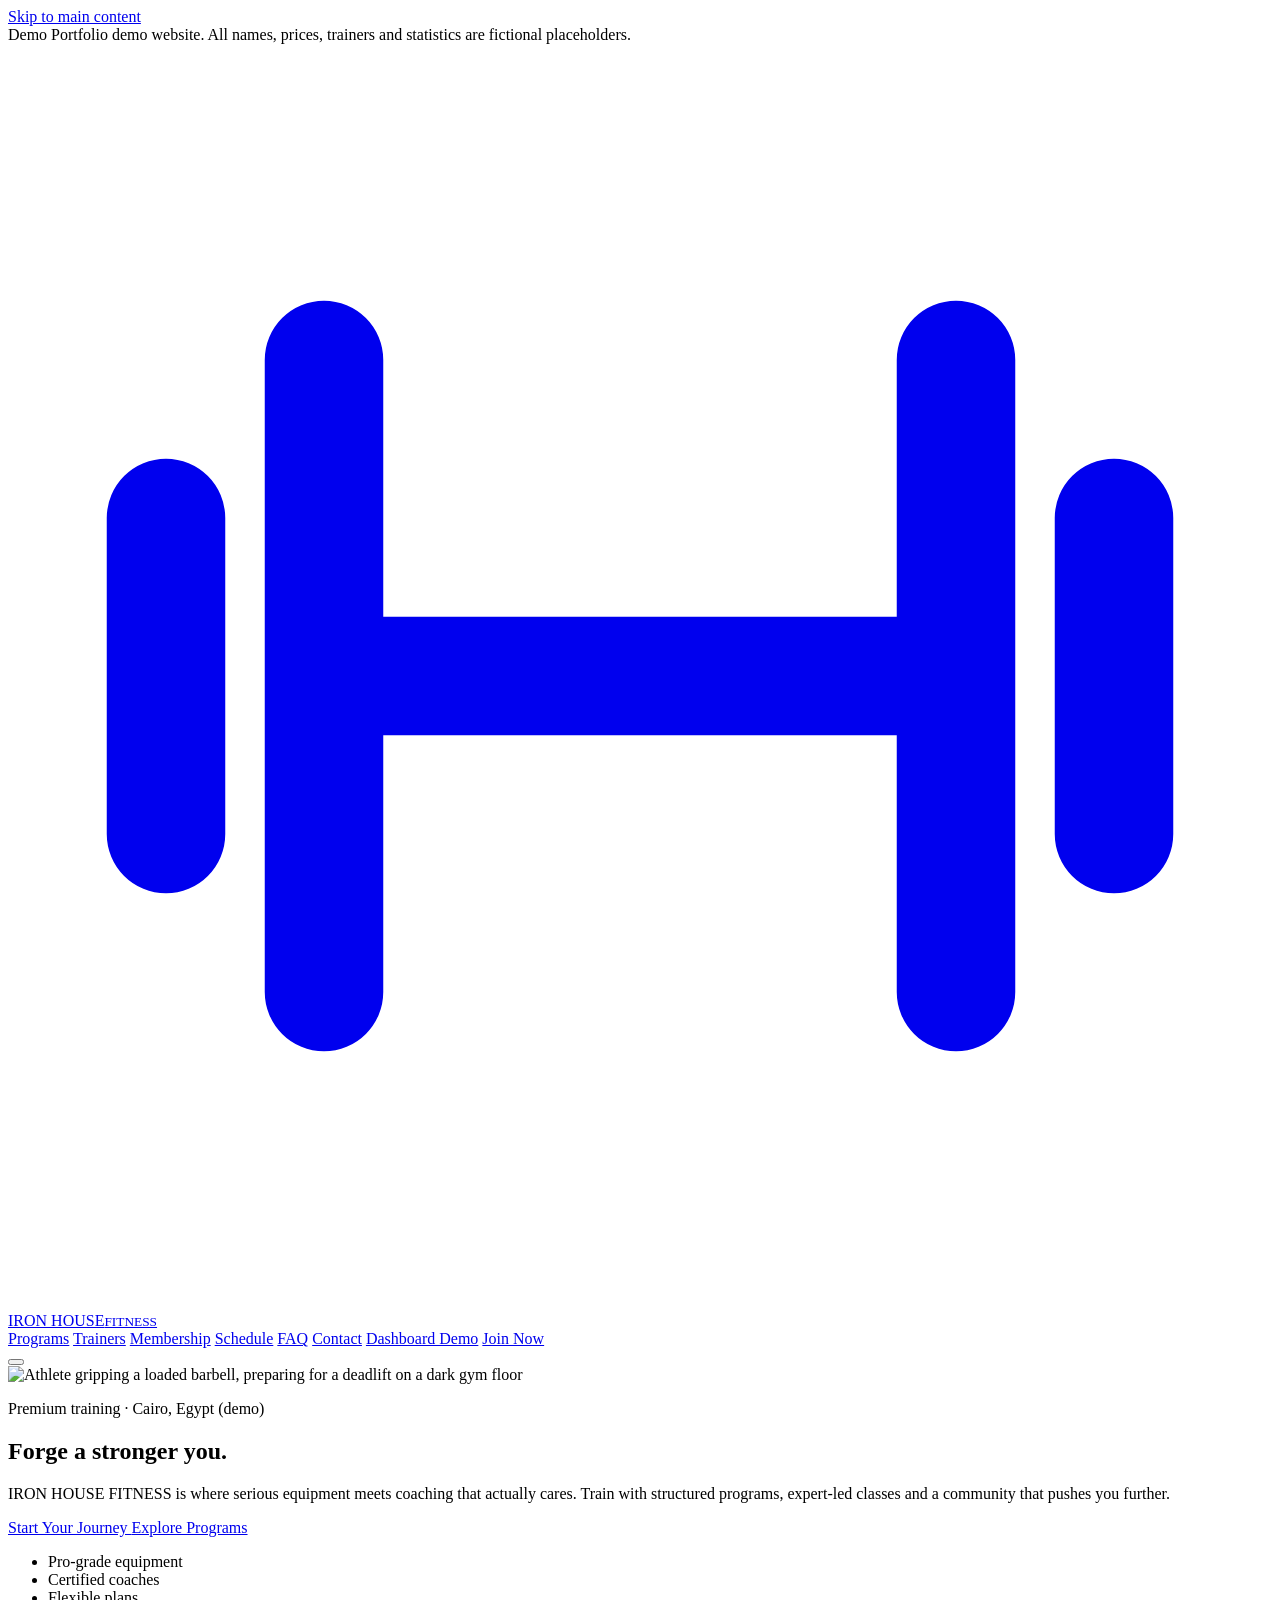
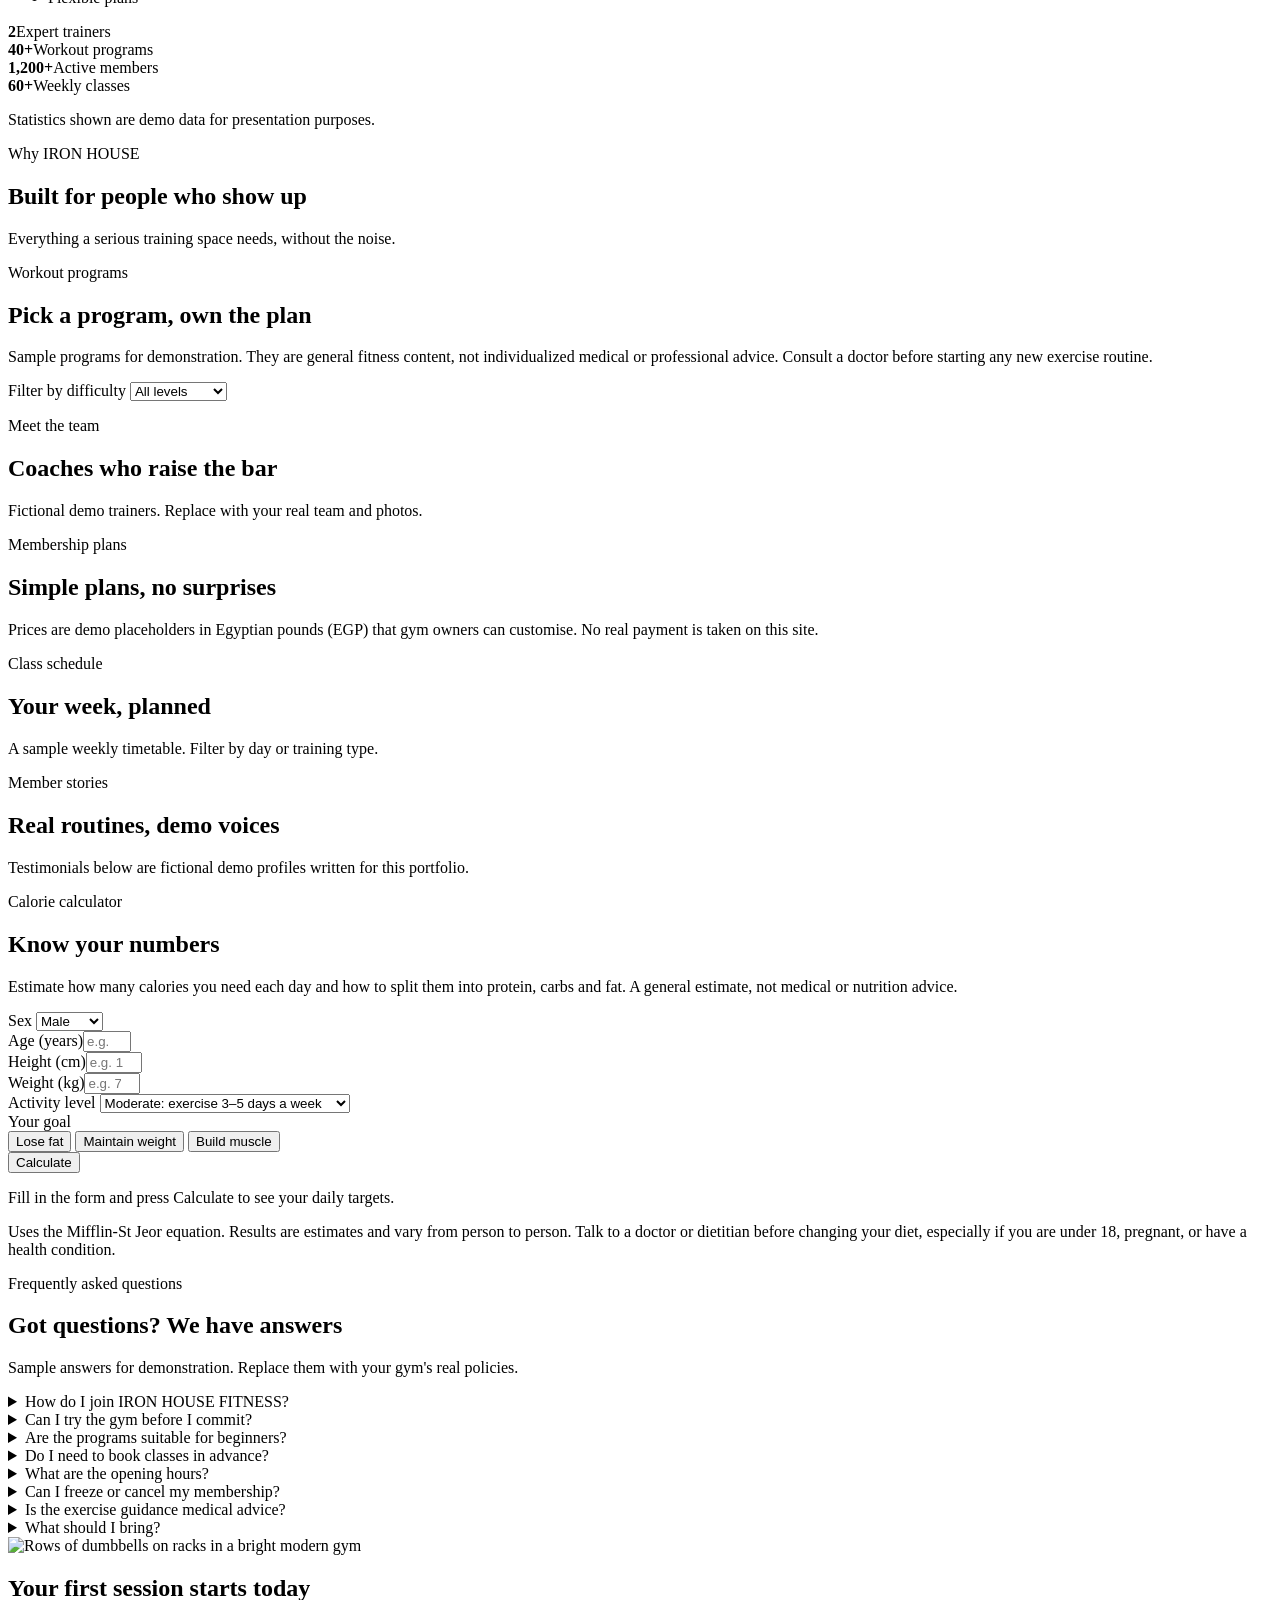
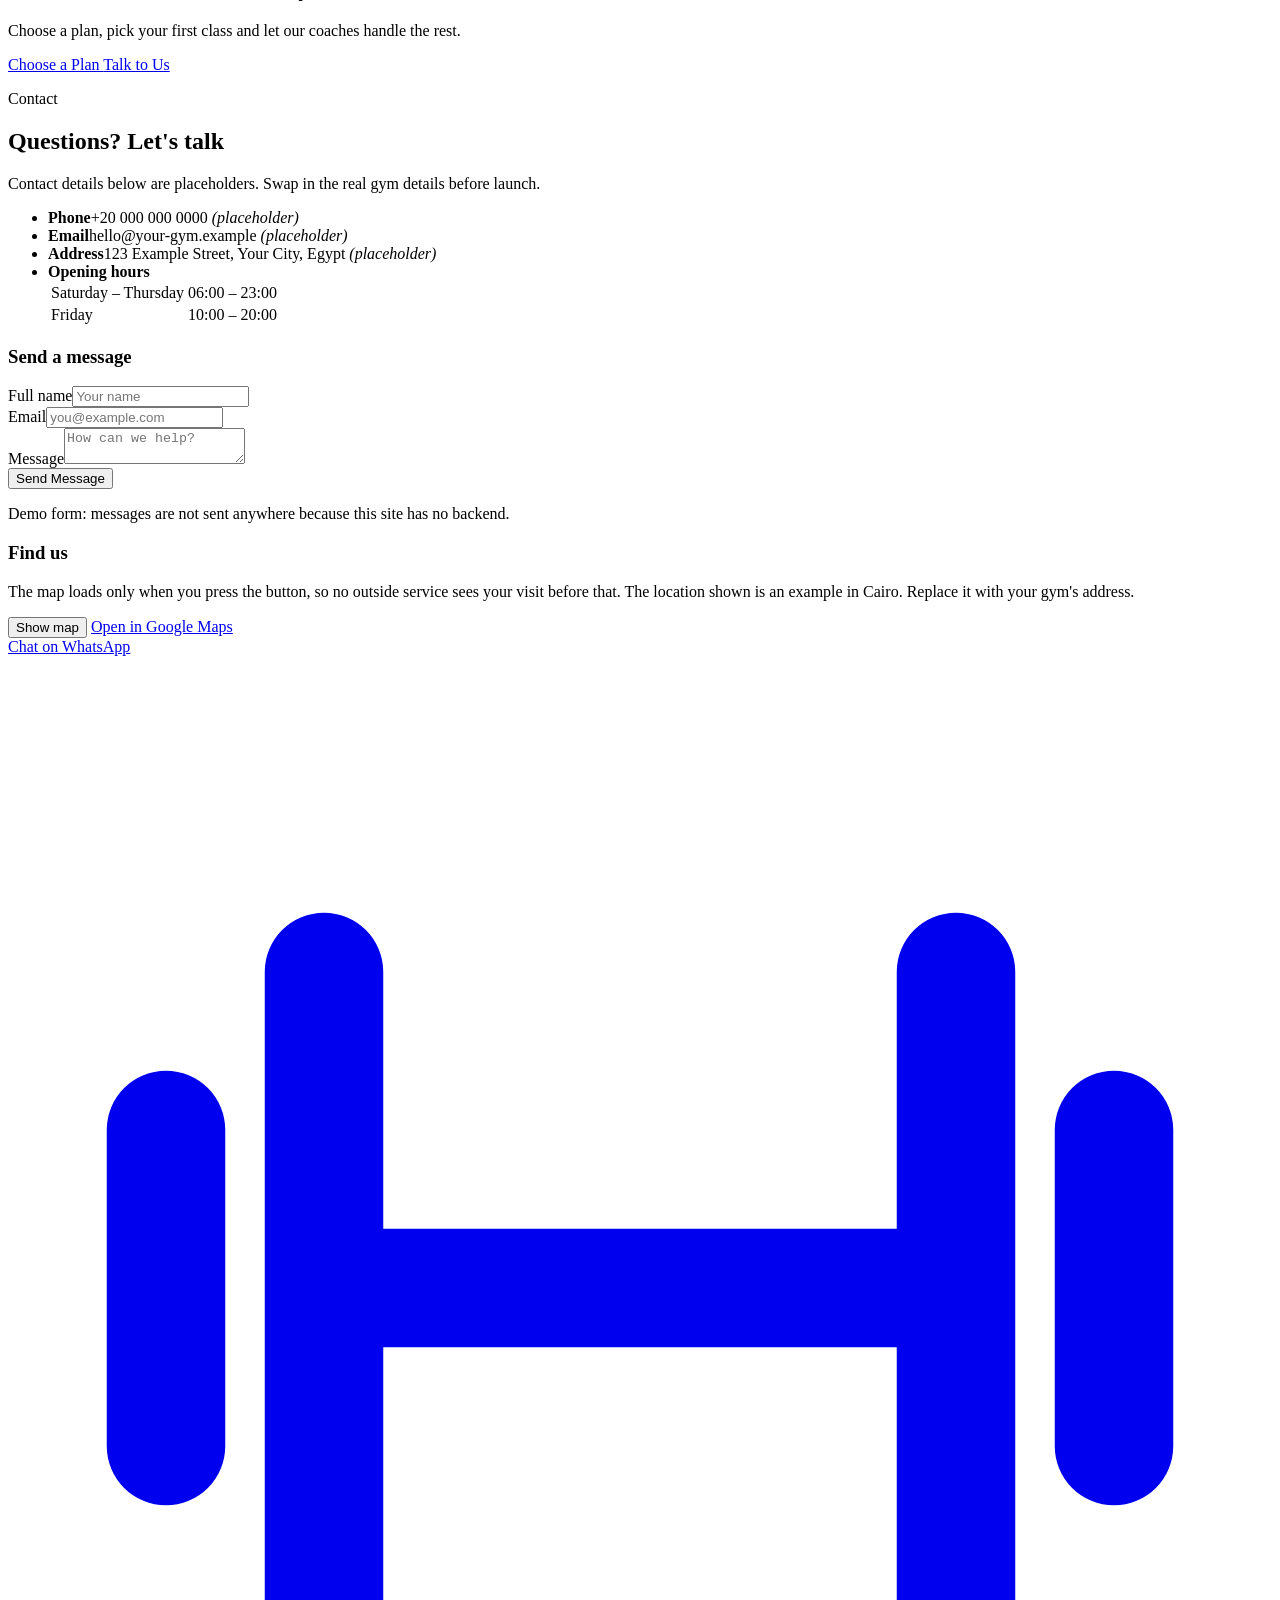
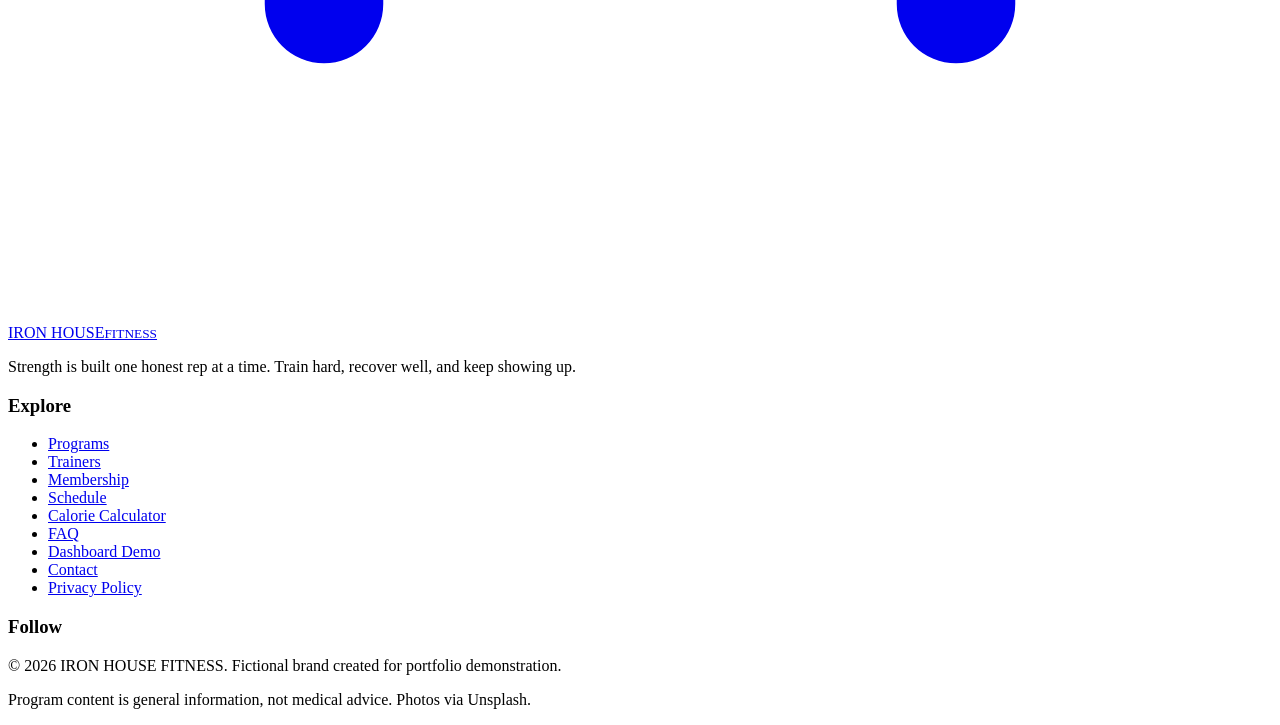
==== index.html @ 9001ff1f "Add files via upload" ====
<!doctype html>
<html lang="en">
<head>
  <meta charset="utf-8">
  <meta name="viewport" content="width=device-width, initial-scale=1">
  <title>IRON HOUSE FITNESS | Premium Gym Website Demo</title>
  <meta name="description" content="IRON HOUSE FITNESS is a premium gym website demo: workout programs, trainers, membership plans, class schedule and a membership management dashboard. All content is fictional demo data.">
  <meta name="theme-color" content="#0a0a0a">
  <link rel="icon" href="assets/favicon.svg" type="image/svg+xml">

  <!-- Social sharing preview -->
  <meta property="og:type" content="website">
  <meta property="og:title" content="IRON HOUSE FITNESS | Premium Gym Website Demo">
  <meta property="og:description" content="Workout programs, trainers, memberships, class schedule and a gym management dashboard demo.">
  <meta property="og:image" content="https://images.unsplash.com/photo-1517836357463-d25dfeac3438?auto=format&fit=crop&w=1200&h=630&q=70">
  <meta property="og:image:alt" content="Athlete preparing for a barbell deadlift in a dark gym">
  <meta property="og:site_name" content="IRON HOUSE FITNESS">
  <meta property="og:locale" content="en_US">
  <meta property="og:locale:alternate" content="ar_EG">
  <meta name="twitter:card" content="summary_large_image">
  <meta name="twitter:title" content="IRON HOUSE FITNESS | Premium Gym Website Demo">
  <meta name="twitter:description" content="Workout programs, trainers, memberships, class schedule and a gym management dashboard demo.">
  <meta name="twitter:image" content="https://images.unsplash.com/photo-1517836357463-d25dfeac3438?auto=format&fit=crop&w=1200&h=630&q=70">
  <meta name="robots" content="index, follow, max-image-preview:large">

  <!-- Structured data for search engines. When this becomes a real gym, add "url", "telephone" and "address" to the first block. -->
  <script type="application/ld+json">
  {
    "@context": "https://schema.org",
    "@type": "ExerciseGym",
    "name": "IRON HOUSE FITNESS",
    "description": "Premium gym with workout programs, certified trainers, membership plans and a weekly class schedule. Fictional demo business created for a web development portfolio.",
    "image": "https://images.unsplash.com/photo-1517836357463-d25dfeac3438?auto=format&fit=crop&w=1200&h=630&q=70",
    "priceRange": "800 - 7200 EGP",
    "areaServed": "Egypt",
    "openingHoursSpecification": [
      { "@type": "OpeningHoursSpecification", "dayOfWeek": ["Saturday", "Sunday", "Monday", "Tuesday", "Wednesday", "Thursday"], "opens": "06:00", "closes": "23:00" },
      { "@type": "OpeningHoursSpecification", "dayOfWeek": "Friday", "opens": "10:00", "closes": "20:00" }
    ]
  }
  </script>
  <script type="application/ld+json">
  {
    "@context": "https://schema.org",
    "@type": "FAQPage",
    "mainEntity": [
      { "@type": "Question", "name": "How do I join IRON HOUSE FITNESS?", "acceptedAnswer": { "@type": "Answer", "text": "Pick a membership plan in the Membership section and fill in the short form. The gym team then contacts you to complete your registration." } },
      { "@type": "Question", "name": "Can I try the gym before I commit?", "acceptedAnswer": { "@type": "Answer", "text": "Yes. Book a free intro consultation with a trainer and ask about a trial visit." } },
      { "@type": "Question", "name": "Are the programs suitable for beginners?", "acceptedAnswer": { "@type": "Answer", "text": "Yes. Every program shows its difficulty level. Start with Beginner Strength or Functional Fitness, and ask a coach if you are unsure." } },
      { "@type": "Question", "name": "Do I need to book classes in advance?", "acceptedAnswer": { "@type": "Answer", "text": "Booking is recommended for busy evening classes. You can also book a one-to-one session with a trainer using the Book trainer buttons." } },
      { "@type": "Question", "name": "What are the opening hours?", "acceptedAnswer": { "@type": "Answer", "text": "Saturday to Thursday 06:00 to 23:00, and Friday 10:00 to 20:00." } },
      { "@type": "Question", "name": "Can I freeze or cancel my membership?", "acceptedAnswer": { "@type": "Answer", "text": "Annual members can freeze their membership for up to 14 days. Ask the gym team about other options." } },
      { "@type": "Question", "name": "Is the exercise guidance medical advice?", "acceptedAnswer": { "@type": "Answer", "text": "No. Programs and exercise guides are general fitness information. Please consult a doctor before starting a new routine, and stop if anything hurts." } },
      { "@type": "Question", "name": "What should I bring?", "acceptedAnswer": { "@type": "Answer", "text": "Comfortable training clothes, indoor shoes, a towel and a water bottle. Lockers and showers are available." } }
    ]
  }
  </script>

  <link rel="preconnect" href="https://fonts.googleapis.com">
  <link rel="preconnect" href="https://fonts.gstatic.com" crossorigin>
  <link rel="preconnect" href="https://images.unsplash.com" crossorigin>
  <link href="https://fonts.googleapis.com/css2?family=Barlow+Condensed:wght@700;800&family=Inter:wght@400;500;600;700&display=swap" rel="stylesheet">
  <link rel="stylesheet" href="css/base.css">
  <link rel="stylesheet" href="css/site.css">
  <link rel="stylesheet" href="css/rtl.css">
  <script>document.documentElement.classList.add("js");</script>
</head>
<body>
  <a class="skip-link" href="#main">Skip to main content</a>

  <div class="demo-bar" role="note">
    <span class="badge badge-demo">Demo</span>
    Portfolio demo website. All names, prices, trainers and statistics are fictional placeholders.
  </div>

  <header class="site-header" id="top">
    <div class="container header-inner">
      <a href="#top" class="wordmark" aria-label="IRON HOUSE FITNESS home">
        <svg class="wordmark-mark" viewBox="0 0 32 32" aria-hidden="true"><path d="M4 12v8M8 8v16M24 8v16M28 12v8M8 16h16" fill="none" stroke="currentColor" stroke-width="3" stroke-linecap="round"/></svg>
        <span>IRON HOUSE<small>FITNESS</small></span>
      </a>
      <nav class="main-nav" id="main-nav" aria-label="Main navigation">
        <a href="#programs">Programs</a>
        <a href="#trainers">Trainers</a>
        <a href="#plans">Membership</a>
        <a href="#schedule">Schedule</a>
        <a href="#faq">FAQ</a>
        <a href="#contact">Contact</a>
        <a href="dashboard.html" class="nav-dash"><i data-icon="dashboard"></i> Dashboard Demo</a>
        <a href="#plans" class="btn btn-primary btn-sm nav-cta">Join Now</a>
      </nav>
      <button class="menu-toggle" id="menu-toggle" type="button" aria-label="Open menu" aria-expanded="false" aria-controls="main-nav"><i data-icon="menu"></i></button>
    </div>
  </header>

  <main id="main">
    <!-- ================= HERO ================= -->
    <section class="hero" aria-labelledby="hero-title">
      <div class="hero-media">
        <img src="https://images.unsplash.com/photo-1517836357463-d25dfeac3438?auto=format&fit=crop&w=1600&q=70"
             srcset="https://images.unsplash.com/photo-1517836357463-d25dfeac3438?auto=format&fit=crop&w=900&q=65 900w, https://images.unsplash.com/photo-1517836357463-d25dfeac3438?auto=format&fit=crop&w=1600&q=70 1600w, https://images.unsplash.com/photo-1517836357463-d25dfeac3438?auto=format&fit=crop&w=2200&q=70 2200w"
             sizes="100vw" alt="Athlete gripping a loaded barbell, preparing for a deadlift on a dark gym floor" fetchpriority="high" width="1600" height="1067">
      </div>
      <div class="container hero-inner">
        <p class="eyebrow">Premium training · Cairo, Egypt (demo)</p>
        <h1 id="hero-title">Forge a <span class="accent">stronger</span> you.</h1>
        <p class="hero-lead">IRON HOUSE FITNESS is where serious equipment meets coaching that actually cares. Train with structured programs, expert-led classes and a community that pushes you further.</p>
        <div class="hero-actions">
          <a href="#plans" class="btn btn-primary">Start Your Journey <i data-icon="arrow-right"></i></a>
          <a href="#programs" class="btn btn-ghost">Explore Programs</a>
        </div>
        <ul class="hero-points" aria-label="Highlights">
          <li><i data-icon="check"></i> Pro-grade equipment</li>
          <li><i data-icon="check"></i> Certified coaches</li>
          <li><i data-icon="check"></i> Flexible plans</li>
        </ul>
      </div>
    </section>

    <!-- ================= STATS ================= -->
    <section class="stats" aria-label="Gym statistics (demo data)">
      <div class="container stats-grid">
        <div class="stat"><strong data-count="2">2</strong><span>Expert trainers</span></div>
        <div class="stat"><strong data-count="40" data-suffix="+">40+</strong><span>Workout programs</span></div>
        <div class="stat"><strong data-count="1200" data-suffix="+">1,200+</strong><span>Active members</span></div>
        <div class="stat"><strong data-count="60" data-suffix="+">60+</strong><span>Weekly classes</span></div>
      </div>
      <p class="container stats-note">Statistics shown are demo data for presentation purposes.</p>
    </section>

    <!-- ================= BENEFITS ================= -->
    <section class="section" id="why" aria-labelledby="why-title">
      <div class="container">
        <header class="section-head reveal">
          <p class="eyebrow">Why IRON HOUSE</p>
          <h2 id="why-title">Built for people who <span class="accent">show up</span></h2>
          <p>Everything a serious training space needs, without the noise.</p>
        </header>
        <div class="benefits" id="benefits"></div>
      </div>
    </section>

    <!-- ================= PROGRAMS ================= -->
    <section class="section alt" id="programs" aria-labelledby="programs-title">
      <div class="container">
        <header class="section-head reveal">
          <p class="eyebrow">Workout programs</p>
          <h2 id="programs-title">Pick a program, <span class="accent">own the plan</span></h2>
          <p>Sample programs for demonstration. They are general fitness content, not individualized medical or professional advice. Consult a doctor before starting any new exercise routine.</p>
        </header>
        <div class="toolbar reveal">
          <div class="chips" id="program-filters" role="group" aria-label="Filter programs by category"></div>
          <div class="toolbar-select">
            <label for="program-level" class="sr-only">Filter by difficulty</label>
            <select id="program-level" class="select">
              <option value="all">All levels</option>
              <option>Beginner</option>
              <option>Intermediate</option>
              <option>Advanced</option>
            </select>
          </div>
        </div>
        <p class="result-count" id="program-count" aria-live="polite"></p>
        <div class="card-grid" id="program-grid"></div>
      </div>
    </section>

    <!-- ================= TRAINERS ================= -->
    <section class="section" id="trainers" aria-labelledby="trainers-title">
      <div class="container">
        <header class="section-head reveal">
          <p class="eyebrow">Meet the team</p>
          <h2 id="trainers-title">Coaches who <span class="accent">raise the bar</span></h2>
          <p>Fictional demo trainers. Replace with your real team and photos.</p>
        </header>
        <div class="trainer-grid" id="trainer-grid"></div>
      </div>
    </section>

    <!-- ================= PLANS ================= -->
    <section class="section alt" id="plans" aria-labelledby="plans-title">
      <div class="container">
        <header class="section-head reveal">
          <p class="eyebrow">Membership plans</p>
          <h2 id="plans-title">Simple plans, <span class="accent">no surprises</span></h2>
          <p>Prices are demo placeholders in Egyptian pounds (EGP) that gym owners can customise. No real payment is taken on this site.</p>
        </header>
        <div class="plan-grid" id="plan-grid"></div>
      </div>
    </section>

    <!-- ================= SCHEDULE ================= -->
    <section class="section" id="schedule" aria-labelledby="schedule-title">
      <div class="container">
        <header class="section-head reveal">
          <p class="eyebrow">Class schedule</p>
          <h2 id="schedule-title">Your week, <span class="accent">planned</span></h2>
          <p>A sample weekly timetable. Filter by day or training type.</p>
        </header>
        <div class="toolbar reveal">
          <div class="chips" id="day-filters" role="group" aria-label="Filter classes by day"></div>
        </div>
        <div class="toolbar reveal">
          <div class="chips" id="type-filters" role="group" aria-label="Filter classes by training type"></div>
        </div>
        <p class="result-count" id="class-count" aria-live="polite"></p>
        <div class="class-grid" id="class-grid"></div>
      </div>
    </section>

    <!-- ================= TESTIMONIALS ================= -->
    <section class="section alt" aria-labelledby="testi-title">
      <div class="container">
        <header class="section-head reveal">
          <p class="eyebrow">Member stories</p>
          <h2 id="testi-title">Real routines, <span class="accent">demo voices</span></h2>
          <p>Testimonials below are fictional demo profiles written for this portfolio.</p>
        </header>
        <div class="testi-grid" id="testi-grid"></div>
      </div>
    </section>

    <!-- ================= CALORIE CALCULATOR ================= -->
    <section class="section alt" id="calculator" aria-labelledby="calc-title">
      <div class="container">
        <header class="section-head reveal">
          <p class="eyebrow">Calorie calculator</p>
          <h2 id="calc-title">Know your <span class="accent">numbers</span></h2>
          <p>Estimate how many calories you need each day and how to split them into protein, carbs and fat. A general estimate, not medical or nutrition advice.</p>
        </header>
        <div class="calc-grid reveal">
          <form class="calc-form" id="calc-form" novalidate>
            <div class="form-row">
              <div class="field"><label for="k-sex">Sex</label>
                <select class="select" id="k-sex"><option value="male">Male</option><option value="female">Female</option></select></div>
              <div class="field"><label for="k-age">Age (years)</label><input class="input" id="k-age" type="number" inputmode="numeric" min="15" max="80" data-rule="age" placeholder="e.g. 28"><div class="field-error" role="alert"></div></div>
            </div>
            <div class="form-row">
              <div class="field"><label for="k-height">Height (cm)</label><input class="input" id="k-height" type="number" inputmode="decimal" min="120" max="230" data-rule="height" placeholder="e.g. 175"><div class="field-error" role="alert"></div></div>
              <div class="field"><label for="k-weight">Weight (kg)</label><input class="input" id="k-weight" type="number" inputmode="decimal" min="30" max="250" data-rule="weight" placeholder="e.g. 78"><div class="field-error" role="alert"></div></div>
            </div>
            <div class="field"><label for="k-activity">Activity level</label>
              <select class="select" id="k-activity">
                <option value="1.2">Sedentary: little or no exercise</option>
                <option value="1.375">Light: exercise 1–3 days a week</option>
                <option value="1.55" selected>Moderate: exercise 3–5 days a week</option>
                <option value="1.725">Active: hard exercise 6–7 days a week</option>
                <option value="1.9">Very active: hard training twice a day</option>
              </select></div>
            <div class="field"><span class="label" id="k-goal-label">Your goal</span>
              <div class="chips" id="k-goals" role="radiogroup" aria-labelledby="k-goal-label">
                <button type="button" class="chip" role="radio" aria-checked="false" data-goal="lose">Lose fat</button>
                <button type="button" class="chip" role="radio" aria-checked="true" data-goal="maintain">Maintain weight</button>
                <button type="button" class="chip" role="radio" aria-checked="false" data-goal="gain">Build muscle</button>
              </div></div>
            <button class="btn btn-primary btn-block" type="submit">Calculate <i data-icon="arrow-right"></i></button>
          </form>
          <div class="calc-result" id="calc-result" aria-live="polite">
            <div class="calc-empty"><i data-icon="target"></i><p>Fill in the form and press Calculate to see your daily targets.</p></div>
          </div>
        </div>
        <p class="ex-note calc-note">Uses the Mifflin-St Jeor equation. Results are estimates and vary from person to person. Talk to a doctor or dietitian before changing your diet, especially if you are under 18, pregnant, or have a health condition.</p>
      </div>
    </section>

    <!-- ================= FAQ ================= -->
    <section class="section" id="faq" aria-labelledby="faq-title">
      <div class="container faq-wrap">
        <header class="section-head reveal">
          <p class="eyebrow">Frequently asked questions</p>
          <h2 id="faq-title">Got questions? <span class="accent">We have answers</span></h2>
          <p>Sample answers for demonstration. Replace them with your gym's real policies.</p>
        </header>
        <div class="faq-list reveal">
          <details><summary>How do I join IRON HOUSE FITNESS?</summary><p>Pick a membership plan in the Membership section and fill in the short form. The gym team then contacts you to complete your registration.</p></details>
          <details><summary>Can I try the gym before I commit?</summary><p>Yes. Book a free intro consultation with a trainer and ask about a trial visit.</p></details>
          <details><summary>Are the programs suitable for beginners?</summary><p>Yes. Every program shows its difficulty level. Start with Beginner Strength or Functional Fitness, and ask a coach if you are unsure.</p></details>
          <details><summary>Do I need to book classes in advance?</summary><p>Booking is recommended for busy evening classes. You can also book a one-to-one session with a trainer using the Book trainer buttons.</p></details>
          <details><summary>What are the opening hours?</summary><p>Saturday to Thursday 06:00 to 23:00, and Friday 10:00 to 20:00.</p></details>
          <details><summary>Can I freeze or cancel my membership?</summary><p>Annual members can freeze their membership for up to 14 days. Ask the gym team about other options.</p></details>
          <details><summary>Is the exercise guidance medical advice?</summary><p>No. Programs and exercise guides are general fitness information. Please consult a doctor before starting a new routine, and stop if anything hurts.</p></details>
          <details><summary>What should I bring?</summary><p>Comfortable training clothes, indoor shoes, a towel and a water bottle. Lockers and showers are available.</p></details>
        </div>
      </div>
    </section>

    <!-- ================= CTA ================= -->
    <section class="cta" aria-labelledby="cta-title">
      <div class="cta-media"><img src="https://images.unsplash.com/photo-1534438327276-14e5300c3a48?auto=format&fit=crop&w=1600&q=60" alt="Rows of dumbbells on racks in a bright modern gym" loading="lazy" width="1600" height="1067"></div>
      <div class="container cta-inner reveal">
        <h2 id="cta-title">Your first session <span class="accent">starts today</span></h2>
        <p>Choose a plan, pick your first class and let our coaches handle the rest.</p>
        <div class="hero-actions center">
          <a href="#plans" class="btn btn-primary">Choose a Plan <i data-icon="arrow-right"></i></a>
          <a href="#contact" class="btn btn-ghost">Talk to Us</a>
        </div>
      </div>
    </section>

    <!-- ================= CONTACT ================= -->
    <section class="section" id="contact" aria-labelledby="contact-title">
      <div class="container contact-grid">
        <div class="reveal">
          <p class="eyebrow">Contact</p>
          <h2 id="contact-title">Questions? <span class="accent">Let's talk</span></h2>
          <p class="contact-lead">Contact details below are placeholders. Swap in the real gym details before launch.</p>
          <ul class="contact-list">
            <li><i data-icon="phone"></i><div><strong>Phone</strong><span><bdi dir="ltr">+20 000 000 0000</bdi> <em>(placeholder)</em></span></div></li>
            <li><i data-icon="mail"></i><div><strong>Email</strong><span><bdi dir="ltr">hello@your-gym.example</bdi> <em>(placeholder)</em></span></div></li>
            <li><i data-icon="map-pin"></i><div><strong>Address</strong><span>123 Example Street, Your City, Egypt <em>(placeholder)</em></span></div></li>
            <li><i data-icon="clock"></i><div><strong>Opening hours</strong>
              <table class="hours"><tbody>
                <tr><td>Saturday – Thursday</td><td>06:00 – 23:00</td></tr>
                <tr><td>Friday</td><td>10:00 – 20:00</td></tr>
              </tbody></table></div></li>
          </ul>
          <div class="socials" aria-label="Social media">
            <a href="https://www.instagram.com/" target="_blank" rel="noopener noreferrer" aria-label="Instagram (placeholder link)"><i data-icon="instagram"></i></a>
            <a href="https://www.facebook.com/" target="_blank" rel="noopener noreferrer" aria-label="Facebook (placeholder link)"><i data-icon="facebook"></i></a>
            <a href="https://www.youtube.com/" target="_blank" rel="noopener noreferrer" aria-label="YouTube (placeholder link)"><i data-icon="youtube"></i></a>
          </div>
        </div>
        <form class="contact-form reveal" id="contact-form" novalidate>
          <h3>Send a message</h3>
          <div class="form-row">
            <div class="field"><label for="c-name">Full name</label><input class="input" id="c-name" name="name" autocomplete="name" data-rule="name" placeholder="Your name"><div class="field-error" role="alert"></div></div>
            <div class="field"><label for="c-email">Email</label><input class="input" id="c-email" name="email" type="email" autocomplete="email" data-rule="email" placeholder="you@example.com"><div class="field-error" role="alert"></div></div>
          </div>
          <div class="field"><label for="c-message">Message</label><textarea class="textarea" id="c-message" name="message" data-rule="message" placeholder="How can we help?"></textarea><div class="field-error" role="alert"></div></div>
          <button class="btn btn-primary btn-block" type="submit">Send Message <i data-icon="arrow-right"></i></button>
          <div id="contact-result" aria-live="polite"></div>
          <p class="form-note">Demo form: messages are not sent anywhere because this site has no backend.</p>
        </form>
      </div>
      <div class="container map-block reveal">
        <div class="map-card" id="map-card">
          <div class="map-placeholder">
            <i data-icon="map-pin"></i>
            <h3>Find us</h3>
            <p>The map loads only when you press the button, so no outside service sees your visit before that. The location shown is an example in Cairo. Replace it with your gym's address.</p>
            <div class="map-actions">
              <button type="button" class="btn btn-primary btn-sm" id="map-load">Show map</button>
              <a class="btn btn-ghost btn-sm" href="https://www.google.com/maps/search/?api=1&amp;query=30.0444,31.2357" target="_blank" rel="noopener noreferrer">Open in Google Maps</a>
            </div>
          </div>
        </div>
      </div>
    </section>
  </main>

  <a class="wa-float" id="wa-btn" href="https://wa.me/" target="_blank" rel="noopener noreferrer" aria-label="Chat on WhatsApp"><i data-icon="whatsapp"></i><span>Chat on WhatsApp</span></a>

  <footer class="site-footer">
    <div class="container footer-grid">
      <div>
        <a href="#top" class="wordmark" aria-label="Back to top">
          <svg class="wordmark-mark" viewBox="0 0 32 32" aria-hidden="true"><path d="M4 12v8M8 8v16M24 8v16M28 12v8M8 16h16" fill="none" stroke="currentColor" stroke-width="3" stroke-linecap="round"/></svg>
          <span>IRON HOUSE<small>FITNESS</small></span>
        </a>
        <p class="footer-statement">Strength is built one honest rep at a time. Train hard, recover well, and keep showing up.</p>
      </div>
      <nav aria-label="Footer navigation">
        <h3>Explore</h3>
        <ul>
          <li><a href="#programs">Programs</a></li>
          <li><a href="#trainers">Trainers</a></li>
          <li><a href="#plans">Membership</a></li>
          <li><a href="#schedule">Schedule</a></li>
          <li><a href="#calculator">Calorie Calculator</a></li>
          <li><a href="#faq">FAQ</a></li>
          <li><a href="dashboard.html">Dashboard Demo</a></li>
          <li><a href="#contact">Contact</a></li>
          <li><a href="privacy.html">Privacy Policy</a></li>
        </ul>
      </nav>
      <div>
        <h3>Follow</h3>
        <div class="socials">
          <a href="https://www.instagram.com/" target="_blank" rel="noopener noreferrer" aria-label="Instagram (placeholder link)"><i data-icon="instagram"></i></a>
          <a href="https://www.facebook.com/" target="_blank" rel="noopener noreferrer" aria-label="Facebook (placeholder link)"><i data-icon="facebook"></i></a>
          <a href="https://www.youtube.com/" target="_blank" rel="noopener noreferrer" aria-label="YouTube (placeholder link)"><i data-icon="youtube"></i></a>
        </div>
      </div>
    </div>
    <div class="container footer-legal">
      <p>© <span id="year">2026</span> IRON HOUSE FITNESS. Fictional brand created for portfolio demonstration.</p>
      <p>Program content is general information, not medical advice. Photos via Unsplash.</p>
    </div>
  </footer>

  <script src="js/data.js"></script>
  <script src="js/ui.js"></script>
  <script src="js/i18n.js"></script>
  <script src="js/exercises.js"></script>
  <script src="js/exercise-info.js"></script>
  <script src="js/main.js"></script>
</body>
</html>
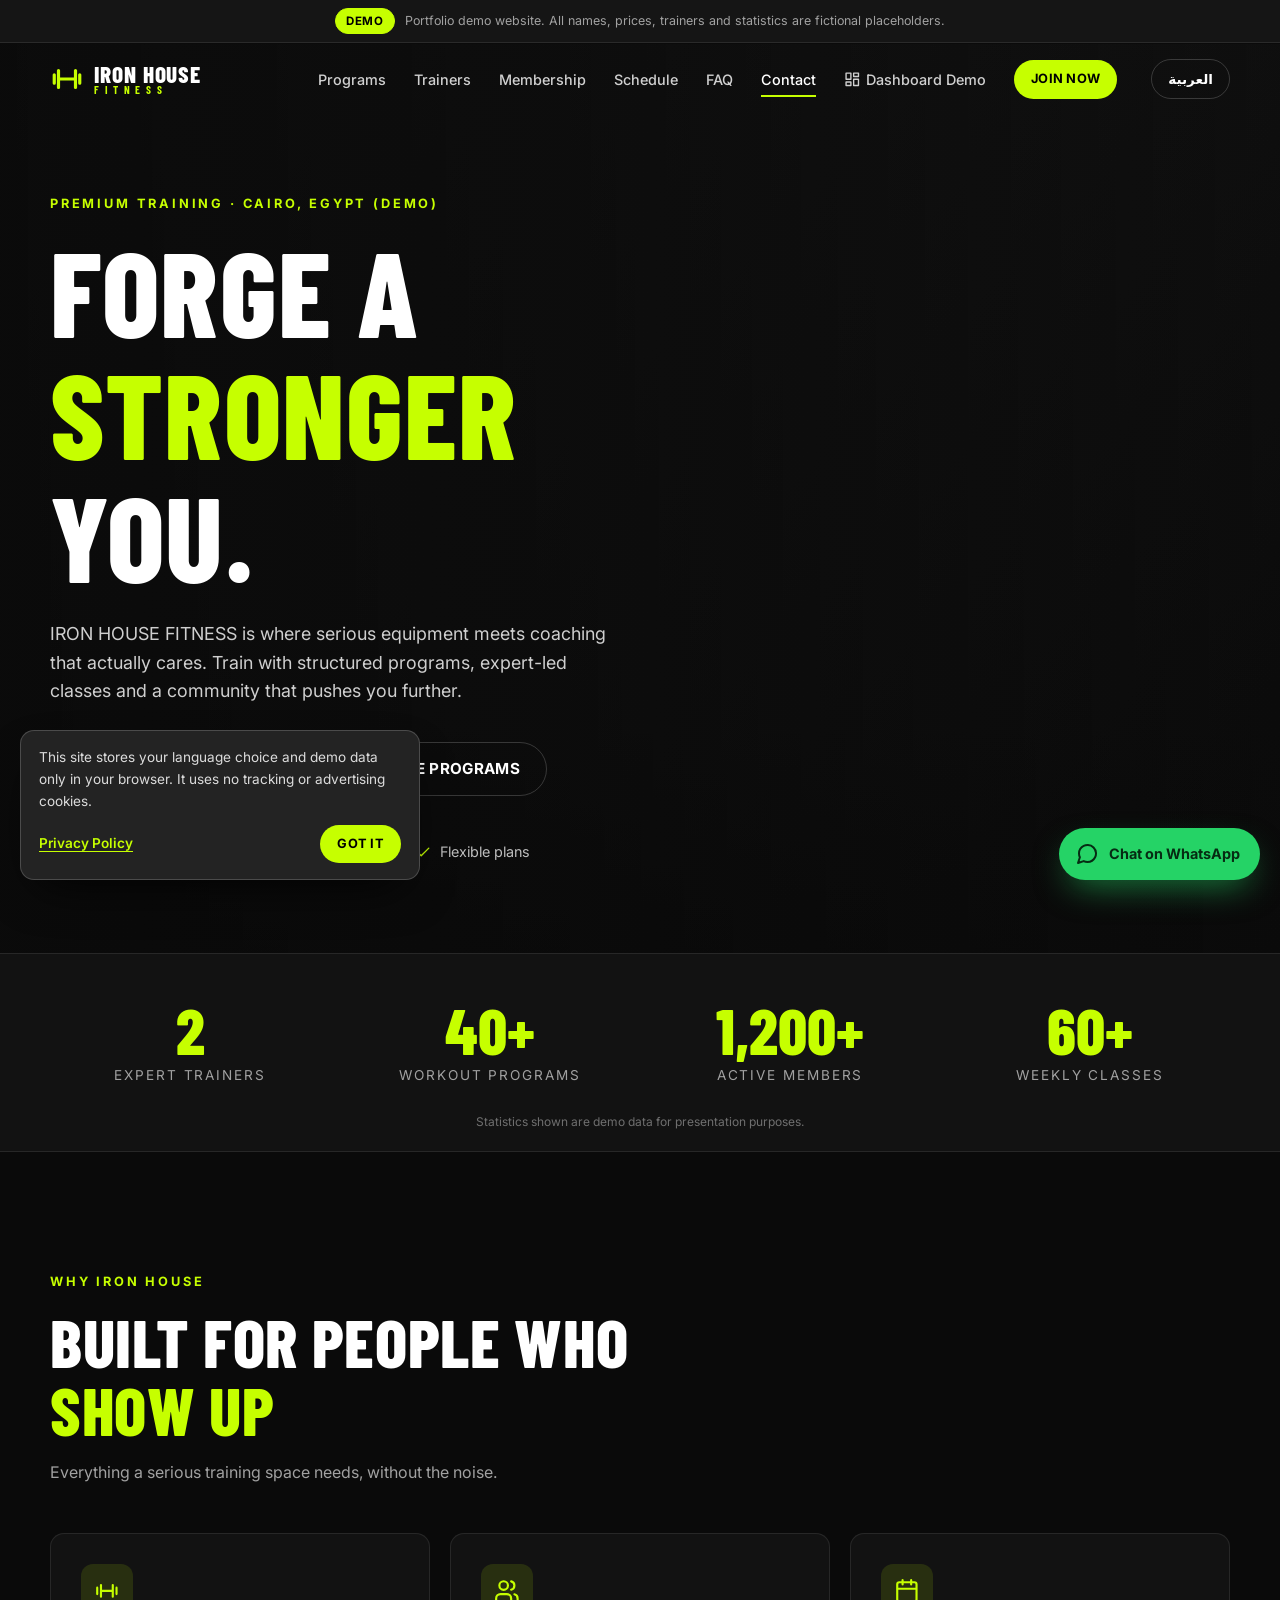
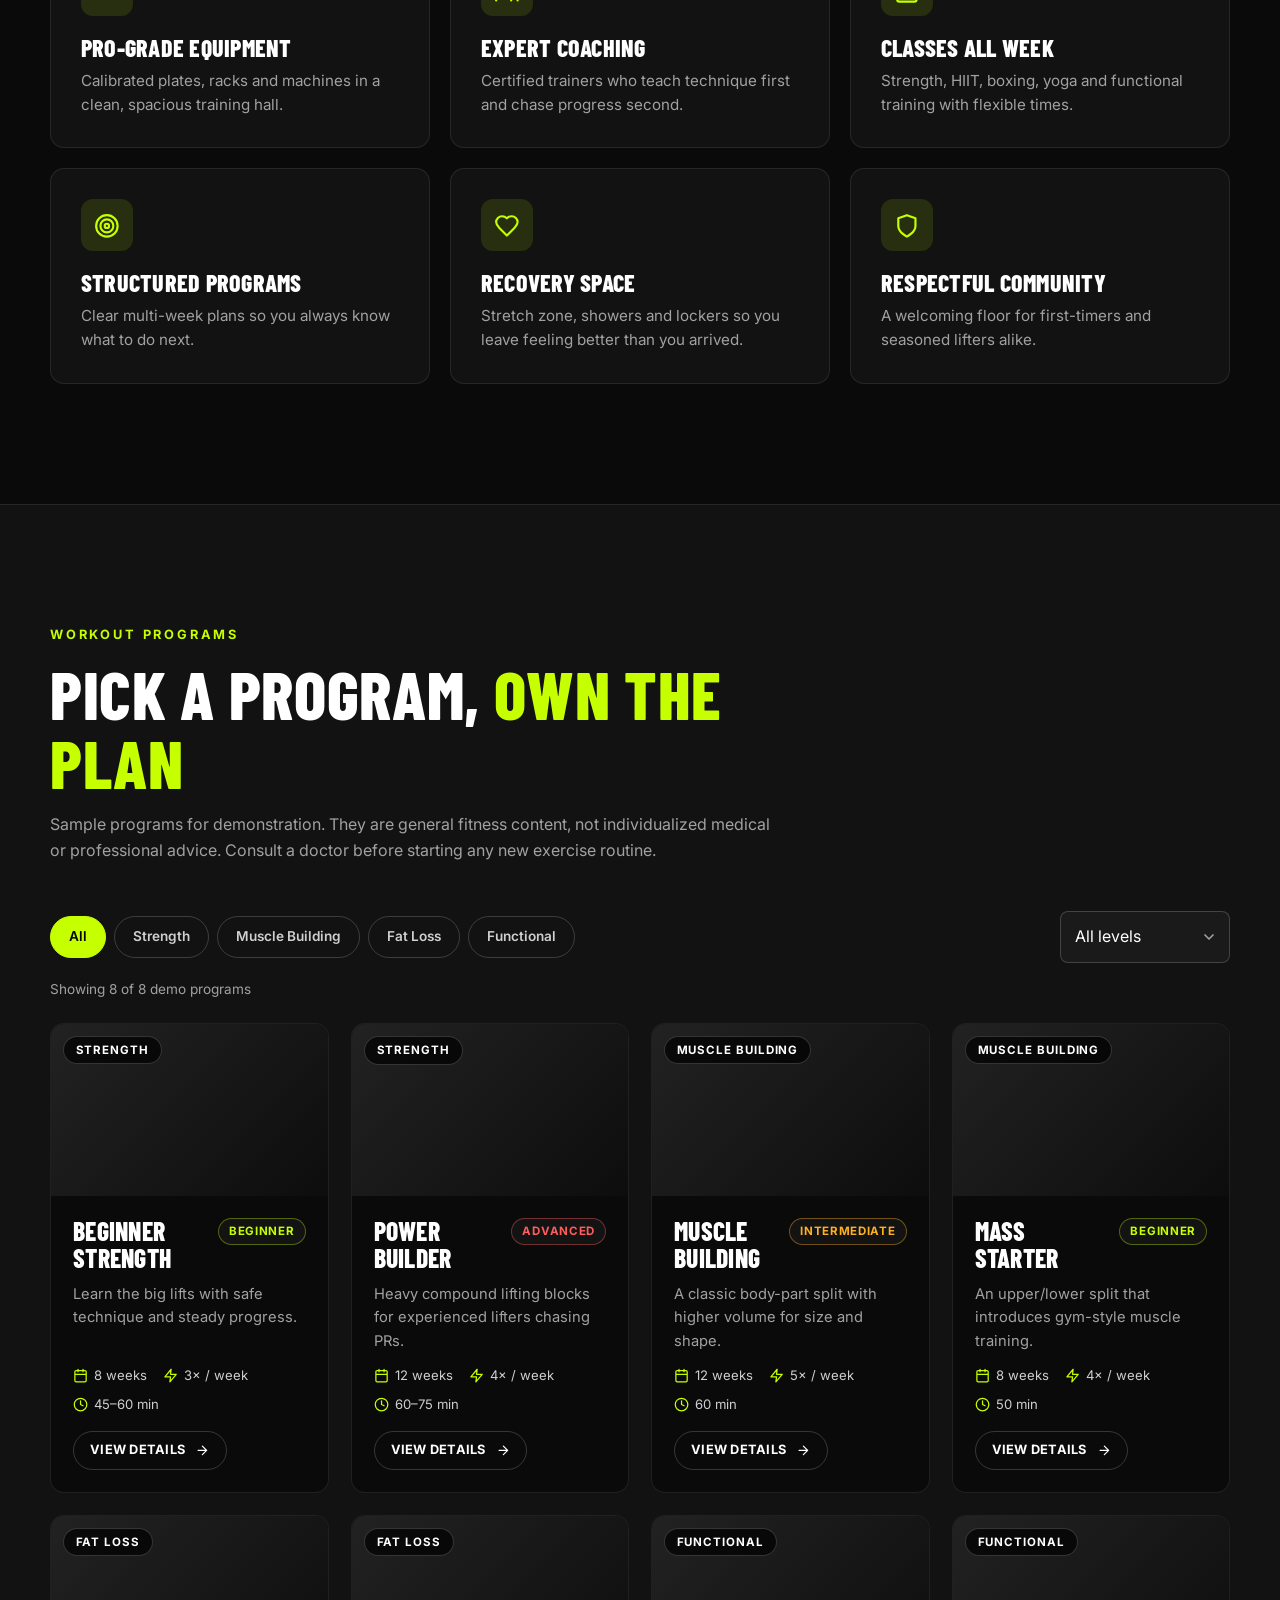
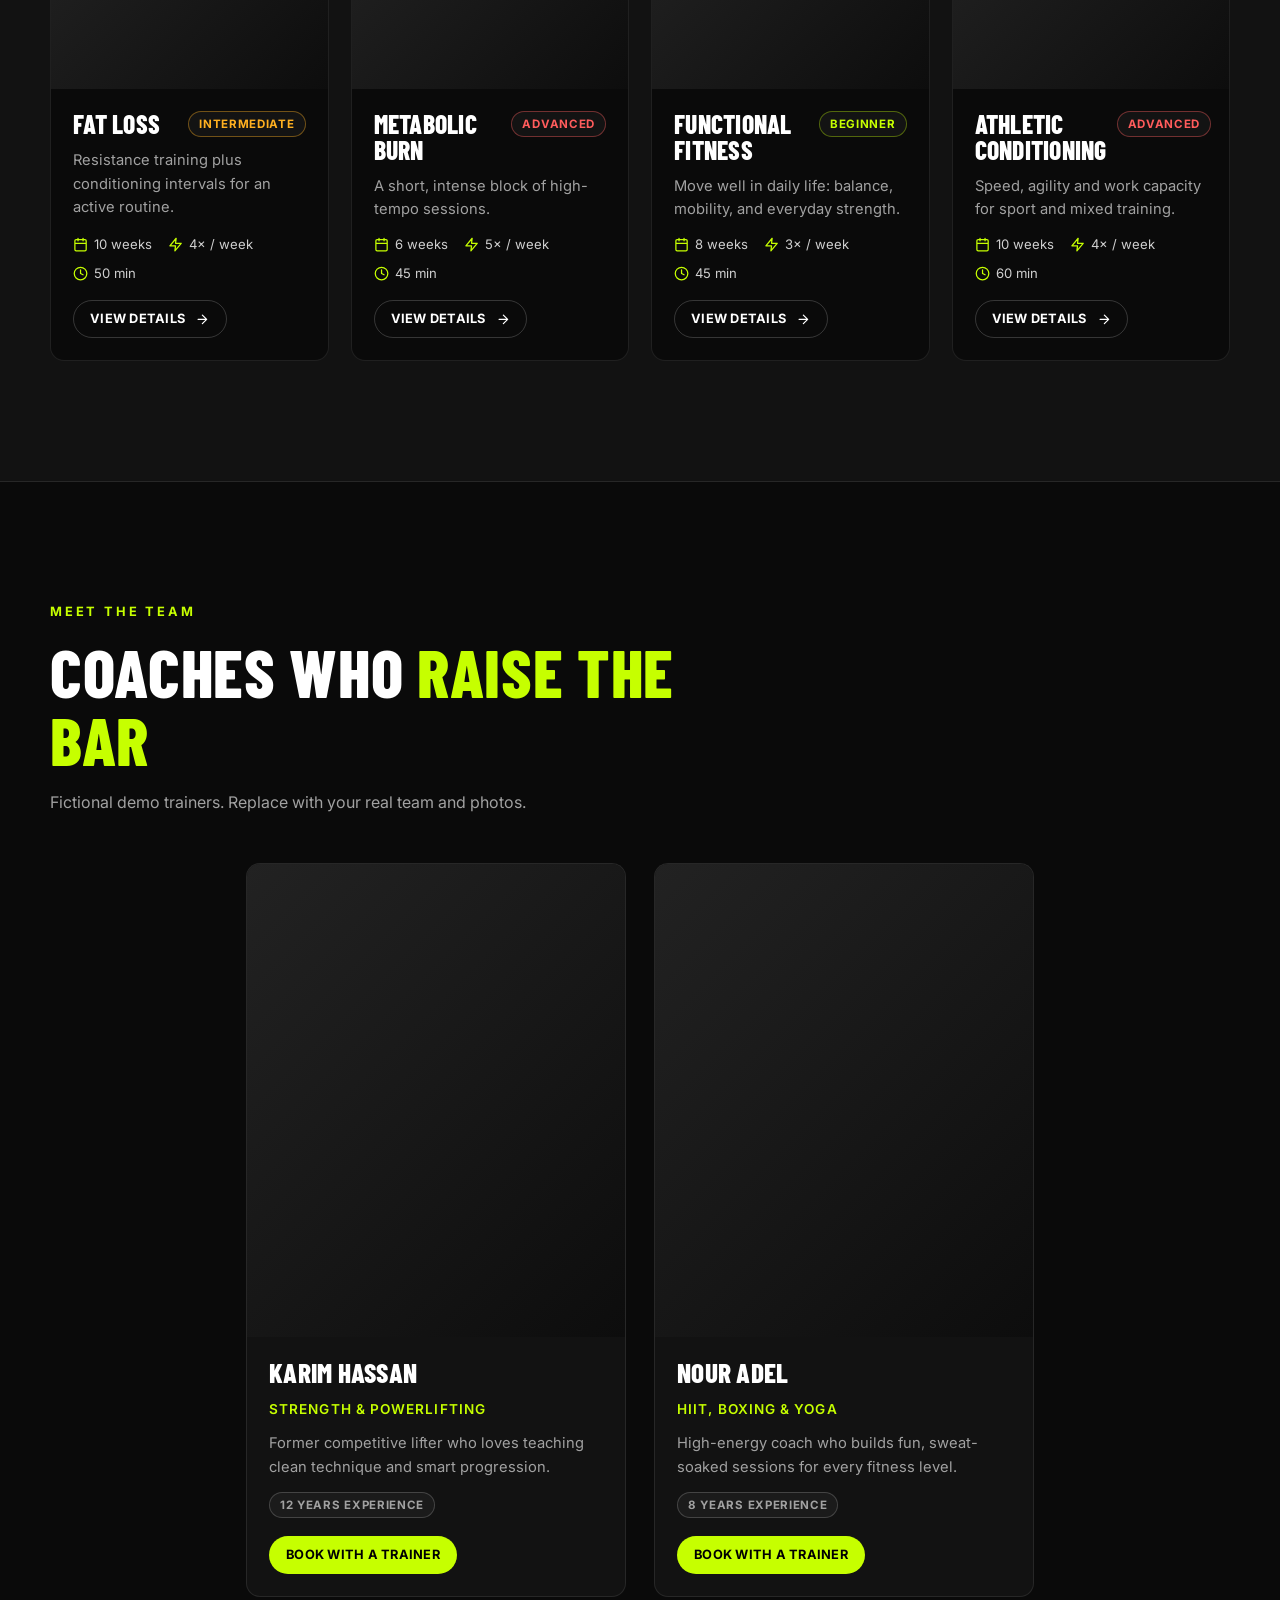
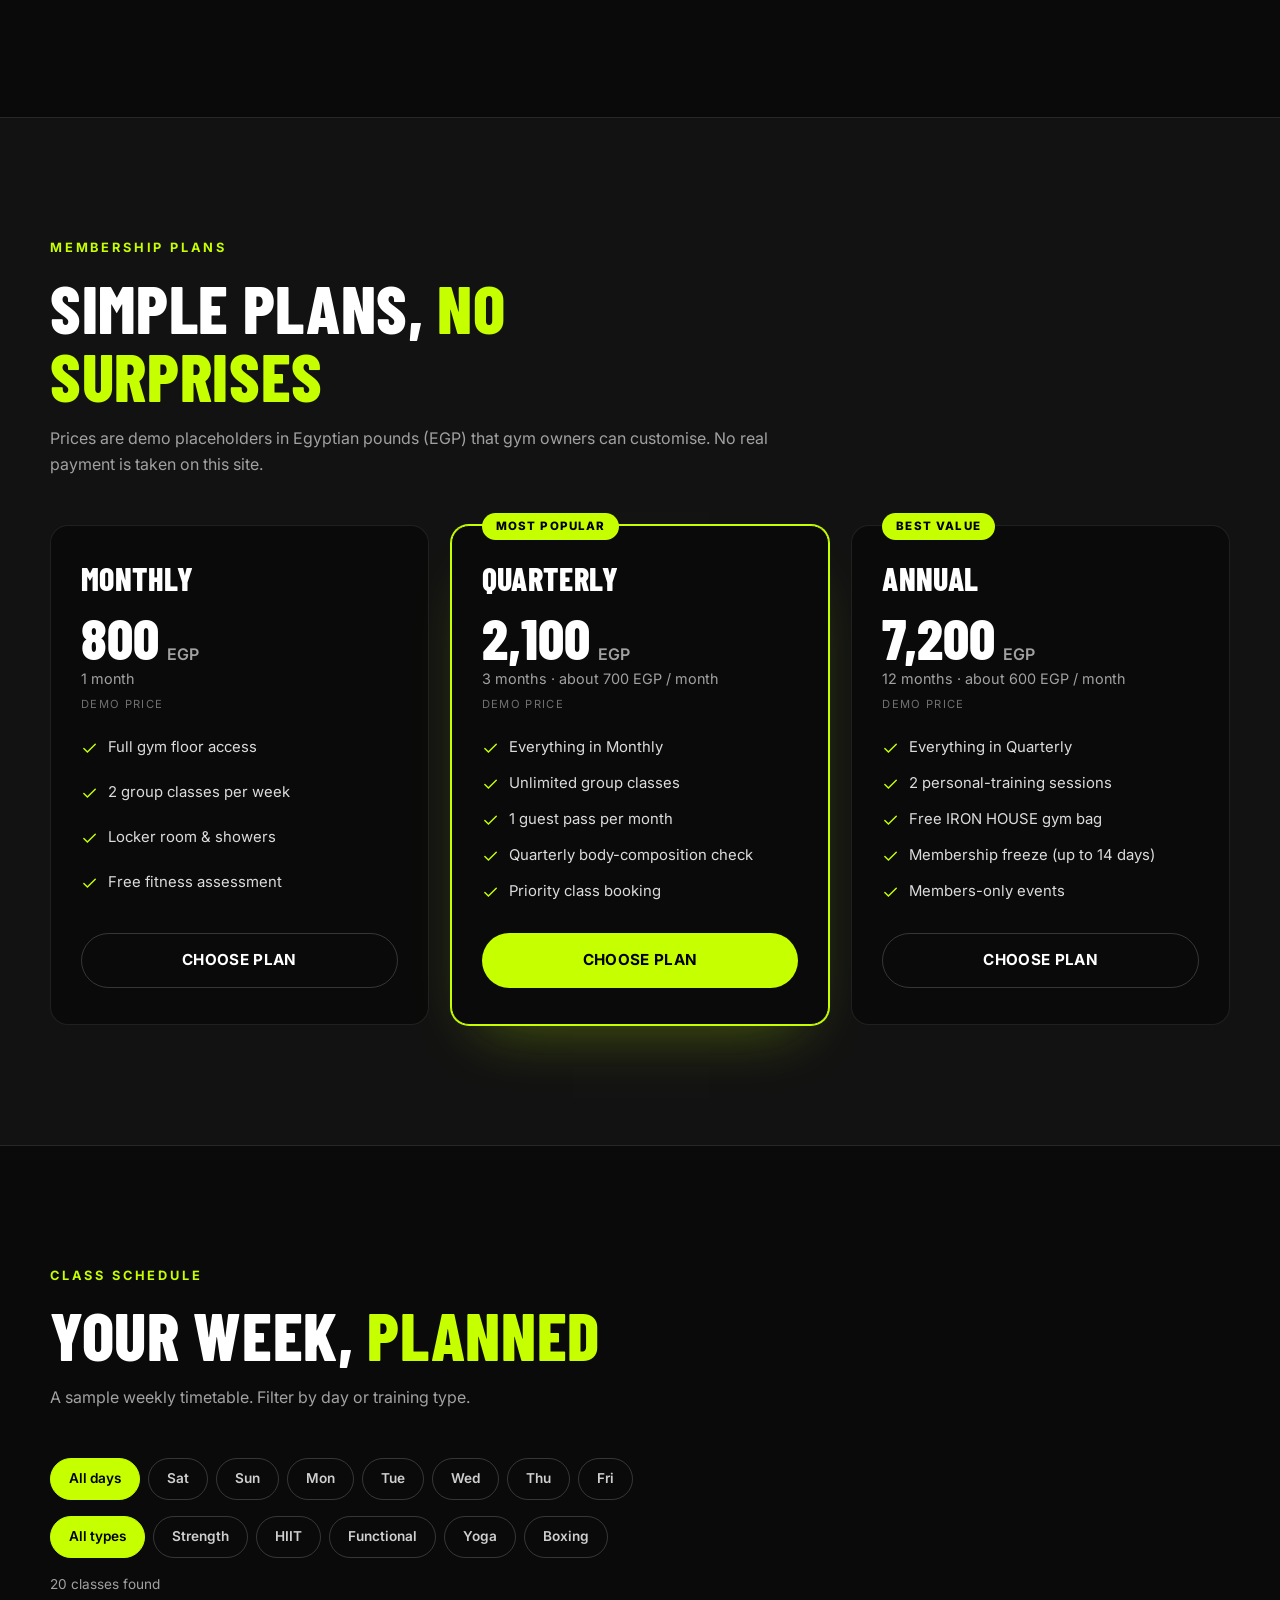
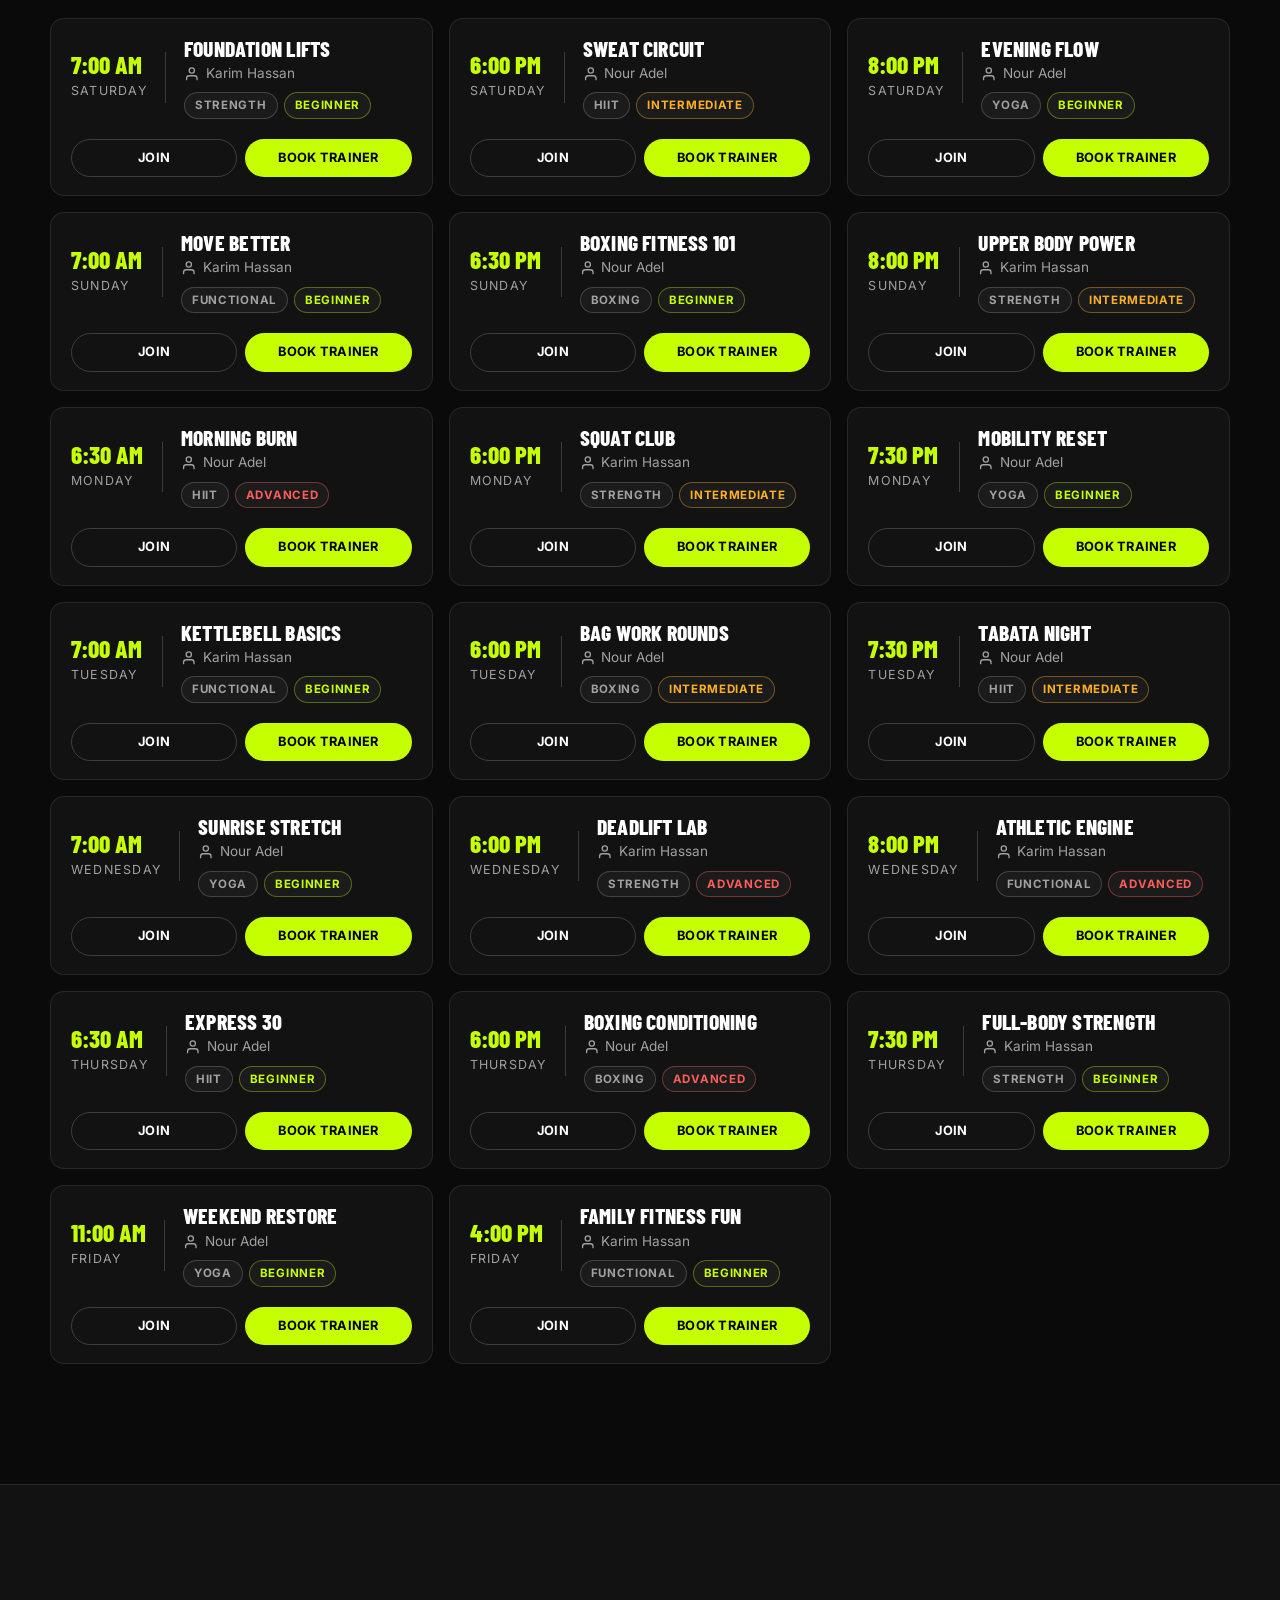
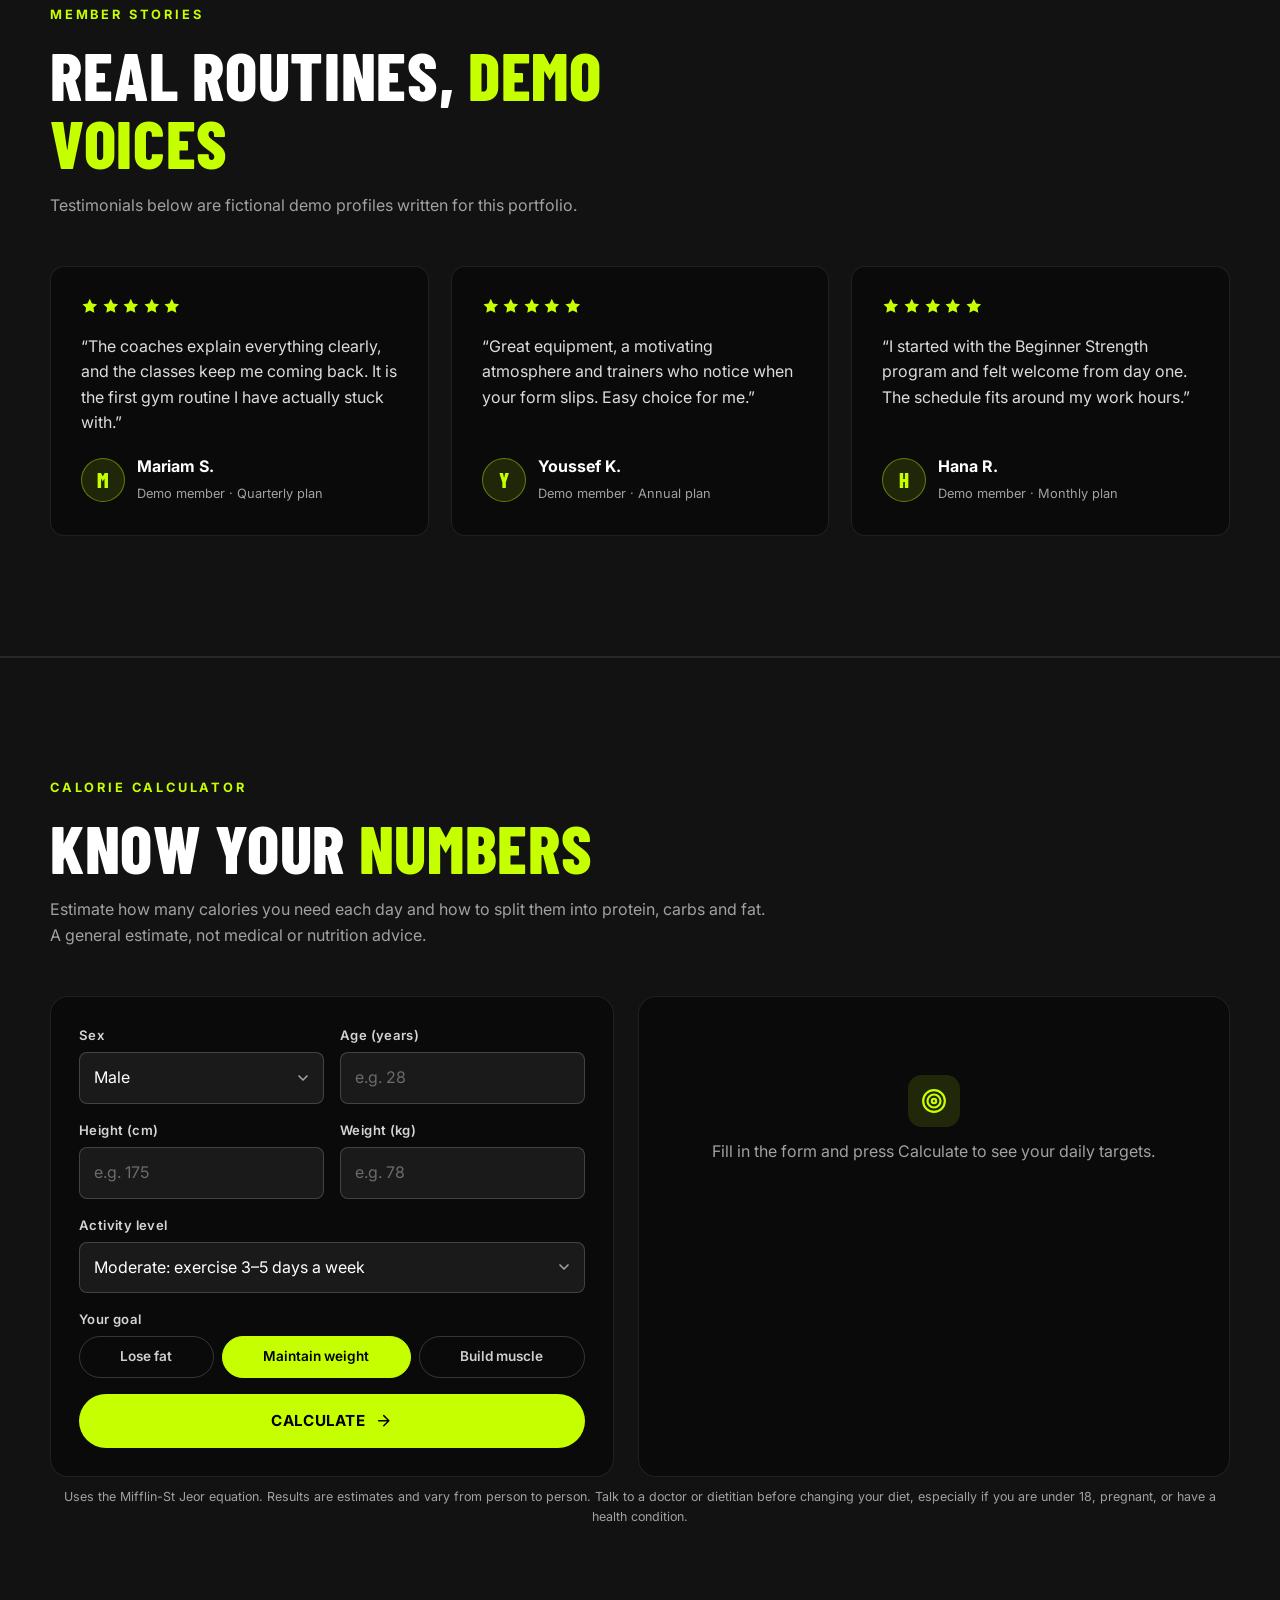
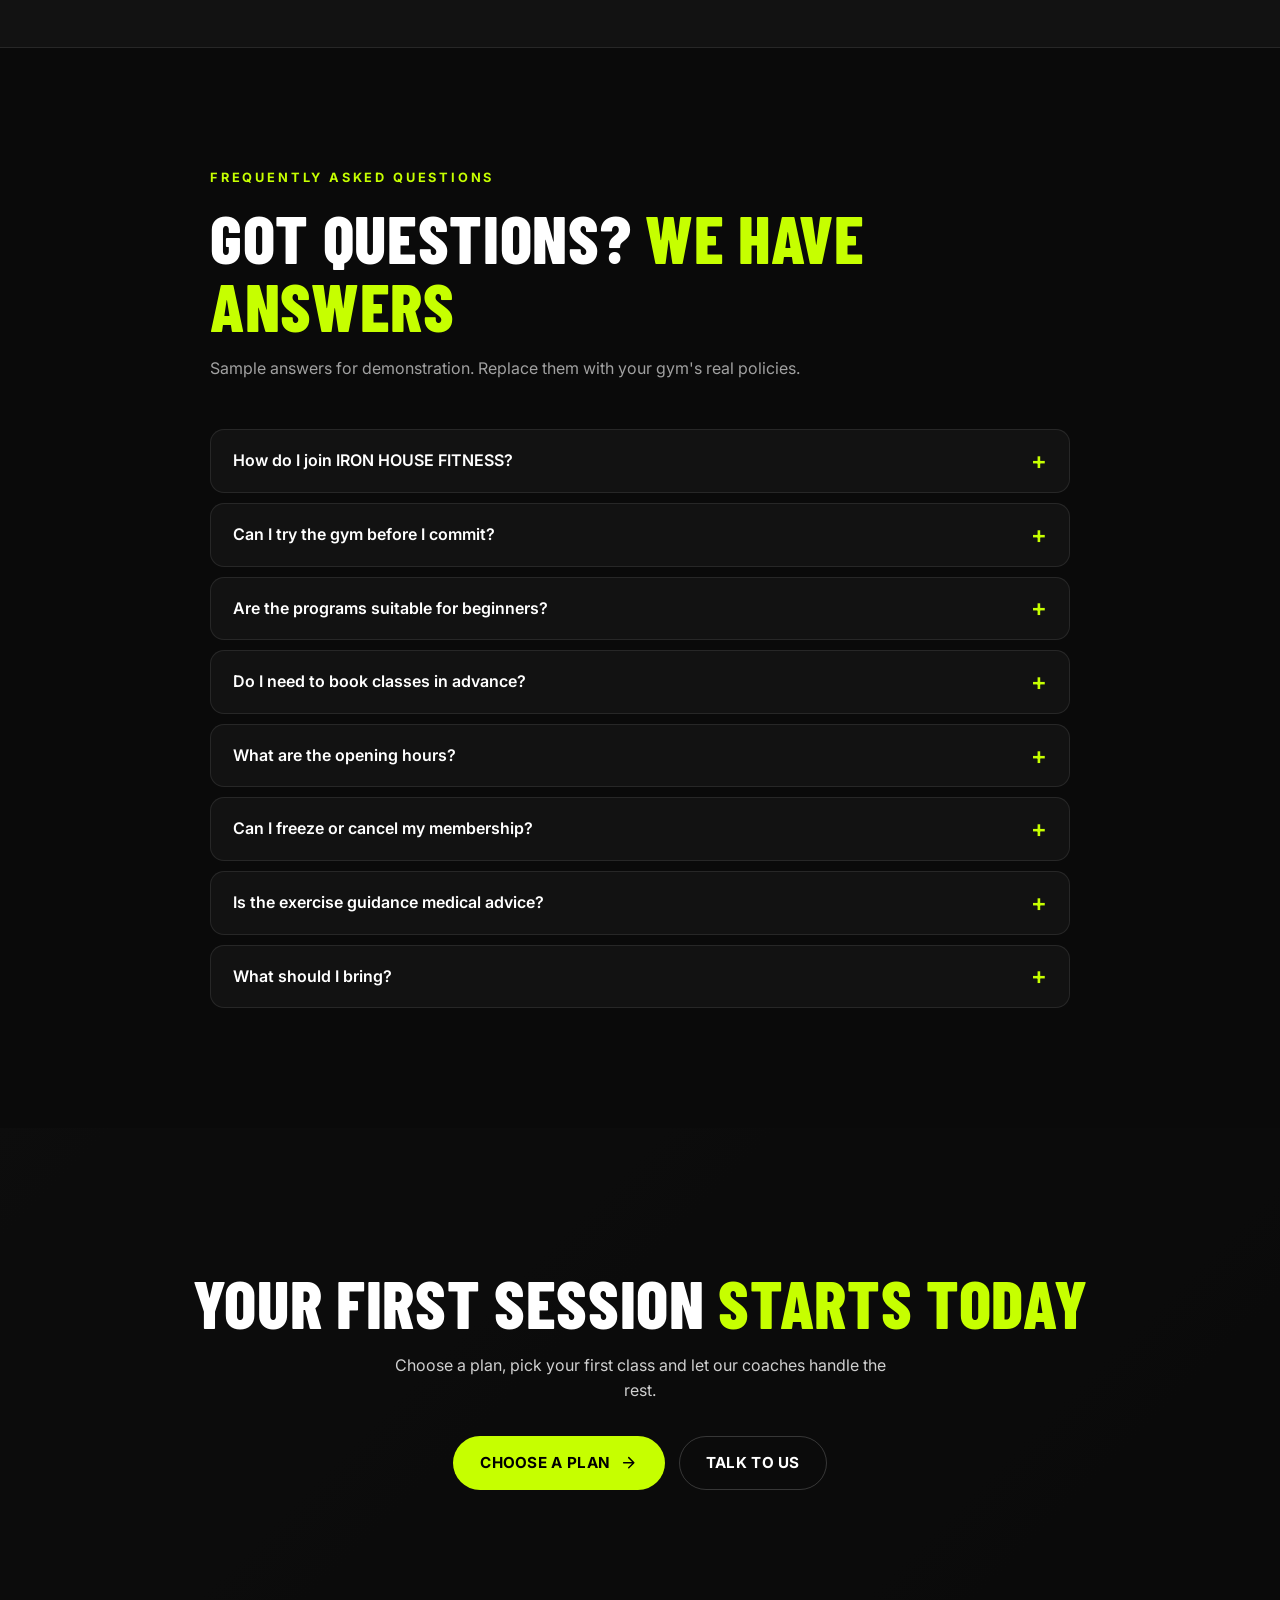
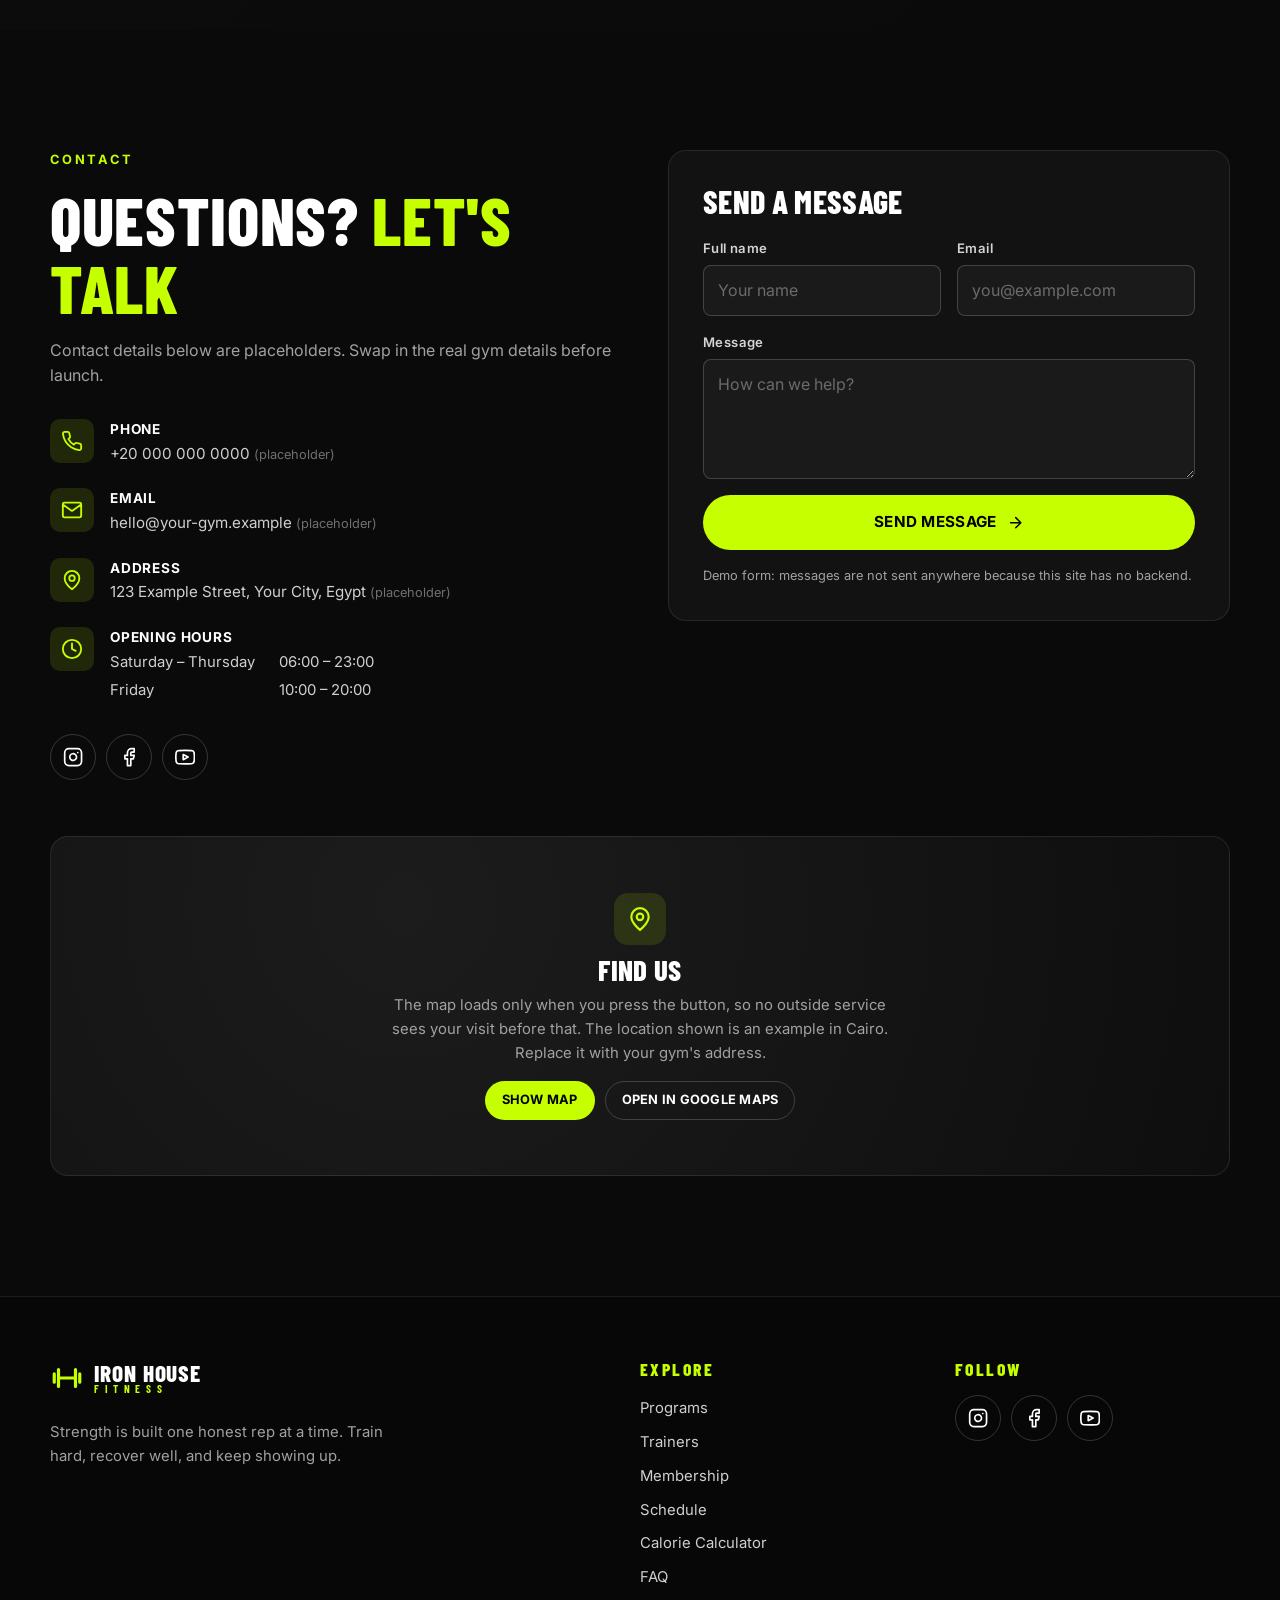
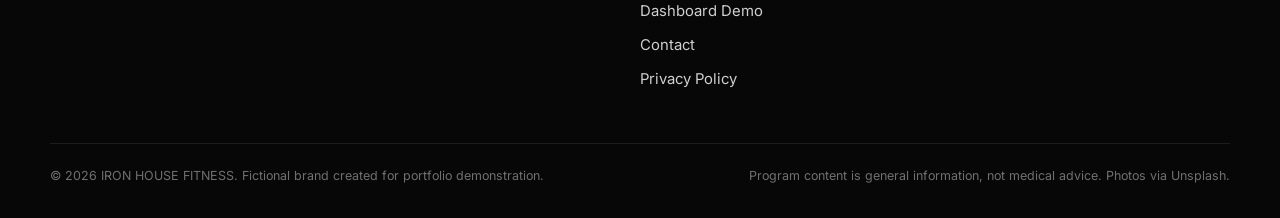
==== commit 71263b8b: "Add files via upload" ====
--- a/index.html
+++ b/index.html
@@ -7,9 +7,11 @@
   <meta name="description" content="IRON HOUSE FITNESS is a premium gym website demo: workout programs, trainers, membership plans, class schedule and a membership management dashboard. All content is fictional demo data.">
   <meta name="theme-color" content="#0a0a0a">
   <link rel="icon" href="assets/favicon.svg" type="image/svg+xml">
+  <link rel="canonical" href="https://iron-house-fitness.vercel.app/">
 
   <!-- Social sharing preview -->
   <meta property="og:type" content="website">
+  <meta property="og:url" content="https://iron-house-fitness.vercel.app/">
   <meta property="og:title" content="IRON HOUSE FITNESS | Premium Gym Website Demo">
   <meta property="og:description" content="Workout programs, trainers, memberships, class schedule and a gym management dashboard demo.">
   <meta property="og:image" content="https://images.unsplash.com/photo-1517836357463-d25dfeac3438?auto=format&fit=crop&w=1200&h=630&q=70">
@@ -29,6 +31,7 @@
     "@context": "https://schema.org",
     "@type": "ExerciseGym",
     "name": "IRON HOUSE FITNESS",
+    "url": "https://iron-house-fitness.vercel.app/",
     "description": "Premium gym with workout programs, certified trainers, membership plans and a weekly class schedule. Fictional demo business created for a web development portfolio.",
     "image": "https://images.unsplash.com/photo-1517836357463-d25dfeac3438?auto=format&fit=crop&w=1200&h=630&q=70",
     "priceRange": "800 - 7200 EGP",
--- a/css/base.css
+++ b/css/base.css
@@ -0,0 +1,148 @@
+/* ==========================================================
+   IRON HOUSE FITNESS — base styles
+   Design tokens, reset, buttons, forms, badges, modal, toast.
+   Shared by the website (index.html) and the dashboard.
+   To re-brand the whole project, change the colours below.
+   ========================================================== */
+:root {
+  --bg: #0a0a0a;
+  --surface: #121212;
+  --surface-2: #1a1a1a;
+  --surface-3: #232323;
+  --border: rgba(255, 255, 255, 0.09);
+  --border-strong: rgba(255, 255, 255, 0.18);
+  --text: #ffffff;
+  --muted: #a1a1a1;
+  --lime: #c6ff00;          /* main accent colour */
+  --lime-dark: #a6d600;
+  --lime-soft: rgba(198, 255, 0, 0.12);
+  --danger: #ff5c5c;
+  --warn: #ffb020;
+  --info: #5cb8ff;
+  --radius: 14px;
+  --radius-sm: 8px;
+  --font-display: "Barlow Condensed", "Arial Narrow", Impact, sans-serif;
+  --font-body: "Inter", system-ui, -apple-system, "Segoe UI", Roboto, sans-serif;
+  --ease: cubic-bezier(0.22, 1, 0.36, 1);
+}
+
+*, *::before, *::after { box-sizing: border-box; }
+html { scroll-behavior: smooth; scroll-padding-top: 84px; -webkit-text-size-adjust: 100%; }
+body {
+  margin: 0; background: var(--bg); color: var(--text);
+  font-family: var(--font-body); font-size: 16px; line-height: 1.6;
+  -webkit-font-smoothing: antialiased;
+}
+img, svg { display: block; max-width: 100%; }
+a { color: inherit; text-decoration: none; }
+button, input, select, textarea { font: inherit; color: inherit; }
+button { cursor: pointer; }
+h1, h2, h3, h4 { font-family: var(--font-display); text-transform: uppercase; line-height: 1.02; letter-spacing: 0.01em; margin: 0; font-weight: 800; }
+p { margin: 0; }
+ul { margin: 0; padding: 0; list-style: none; }
+:focus-visible { outline: 2px solid var(--lime); outline-offset: 3px; border-radius: 4px; }
+[hidden] { display: none !important; }
+.sr-only { position: absolute; width: 1px; height: 1px; overflow: hidden; clip: rect(0 0 0 0); white-space: nowrap; }
+.skip-link { position: absolute; left: 12px; top: -60px; z-index: 300; background: var(--lime); color: #000; padding: 10px 16px; border-radius: 8px; font-weight: 700; }
+.skip-link:focus { top: 12px; }
+
+.icon { width: 1.15em; height: 1.15em; flex: none; fill: none; stroke: currentColor; stroke-width: 2; stroke-linecap: round; stroke-linejoin: round; }
+
+/* ---------- Buttons ---------- */
+.btn {
+  display: inline-flex; align-items: center; justify-content: center; gap: 10px;
+  padding: 14px 26px; border-radius: 999px; border: 1px solid transparent;
+  font-weight: 700; font-size: 0.95rem; letter-spacing: 0.02em; text-transform: uppercase;
+  transition: transform 0.25s var(--ease), background 0.25s, color 0.25s, border-color 0.25s, box-shadow 0.25s;
+  white-space: nowrap;
+}
+.btn-primary { background: var(--lime); color: #000; }
+.btn-primary:hover { background: #d9ff4d; transform: translateY(-2px); box-shadow: 0 10px 30px -10px rgba(198, 255, 0, 0.6); }
+.btn-ghost { border-color: var(--border-strong); background: transparent; color: var(--text); }
+.btn-ghost:hover { border-color: var(--lime); color: var(--lime); transform: translateY(-2px); }
+.btn-danger { border-color: rgba(255, 92, 92, 0.4); color: var(--danger); background: transparent; }
+.btn-danger:hover { background: rgba(255, 92, 92, 0.12); }
+.btn-sm { padding: 8px 16px; font-size: 0.8rem; }
+.btn-block { width: 100%; }
+.btn[disabled] { opacity: 0.5; pointer-events: none; }
+.btn .icon { transition: transform 0.25s var(--ease); }
+.btn:hover .icon { transform: translateX(3px); }
+
+/* ---------- Badges ---------- */
+.badge {
+  display: inline-flex; align-items: center; gap: 6px; padding: 3px 10px; border-radius: 999px;
+  font-size: 0.72rem; font-weight: 700; letter-spacing: 0.06em; text-transform: uppercase;
+  border: 1px solid var(--border-strong); color: var(--muted); background: rgba(255, 255, 255, 0.04);
+}
+.badge::before { content: ""; width: 6px; height: 6px; border-radius: 50%; background: currentColor; }
+.badge.plain::before { display: none; }
+.badge-active { color: var(--lime); border-color: rgba(198, 255, 0, 0.35); background: var(--lime-soft); }
+.badge-expiring { color: var(--warn); border-color: rgba(255, 176, 32, 0.4); background: rgba(255, 176, 32, 0.1); }
+.badge-expired, .badge-cancelled { color: var(--danger); border-color: rgba(255, 92, 92, 0.4); background: rgba(255, 92, 92, 0.1); }
+.badge-pending { color: var(--info); border-color: rgba(92, 184, 255, 0.4); background: rgba(92, 184, 255, 0.1); }
+.badge-frozen { color: #b9a6ff; border-color: rgba(185, 166, 255, 0.4); background: rgba(185, 166, 255, 0.1); }
+.badge-demo { color: #000; background: var(--lime); border-color: var(--lime); }
+.badge-demo::before { display: none; }
+
+/* ---------- Forms ---------- */
+.field { display: flex; flex-direction: column; gap: 6px; margin-bottom: 16px; }
+.field label, .field .label { font-size: 0.82rem; font-weight: 600; color: #d4d4d4; letter-spacing: 0.03em; }
+.input, .select, .textarea {
+  width: 100%; background: var(--surface-2); border: 1px solid var(--border-strong);
+  border-radius: var(--radius-sm); padding: 12px 14px; transition: border-color 0.2s, box-shadow 0.2s;
+}
+.textarea { min-height: 120px; resize: vertical; }
+.input::placeholder, .textarea::placeholder { color: #6b6b6b; }
+.input:focus, .select:focus, .textarea:focus { outline: none; border-color: var(--lime); box-shadow: 0 0 0 3px var(--lime-soft); }
+.select { appearance: none; padding-right: 38px; background-image: url("data:image/svg+xml,%3Csvg xmlns='http://www.w3.org/2000/svg' width='16' height='16' viewBox='0 0 24 24' fill='none' stroke='%23a1a1a1' stroke-width='2.5' stroke-linecap='round' stroke-linejoin='round'%3E%3Cpath d='m6 9 6 6 6-6'/%3E%3C/svg%3E"); background-repeat: no-repeat; background-position: right 12px center; }
+.select option { background: #1a1a1a; }
+.field.has-error .input, .field.has-error .select, .field.has-error .textarea { border-color: var(--danger); }
+.field-error { color: var(--danger); font-size: 0.8rem; min-height: 0; }
+.field-error:empty { display: none; }
+.form-note { font-size: 0.8rem; color: var(--muted); margin-top: 12px; }
+.form-row { display: grid; grid-template-columns: 1fr 1fr; gap: 0 16px; }
+@media (max-width: 560px) { .form-row { grid-template-columns: 1fr; } }
+
+.alert { display: flex; gap: 12px; padding: 14px 16px; border-radius: var(--radius-sm); border: 1px solid var(--border-strong); background: var(--surface-2); font-size: 0.9rem; }
+.alert .icon { margin-top: 3px; }
+.alert-success { border-color: rgba(198, 255, 0, 0.4); background: var(--lime-soft); }
+.alert-success .icon { color: var(--lime); }
+.alert-error { border-color: rgba(255, 92, 92, 0.4); background: rgba(255, 92, 92, 0.08); }
+.alert-error .icon { color: var(--danger); }
+
+/* ---------- Modal ---------- */
+.modal-backdrop {
+  position: fixed; inset: 0; z-index: 200; background: rgba(0, 0, 0, 0.75); backdrop-filter: blur(6px);
+  display: flex; align-items: center; justify-content: center; padding: 20px; animation: fade 0.2s ease;
+}
+.modal {
+  width: 100%; max-width: 560px; max-height: calc(100vh - 40px); overflow: auto;
+  background: var(--surface); border: 1px solid var(--border-strong); border-radius: 18px;
+  padding: 32px; position: relative; animation: pop 0.3s var(--ease);
+}
+.modal.wide { max-width: 760px; }
+.modal h2 { font-size: 2rem; margin-bottom: 6px; }
+.modal-close {
+  position: absolute; top: 14px; right: 14px; width: 40px; height: 40px; border-radius: 50%;
+  border: 1px solid var(--border); background: var(--surface-2); display: grid; place-items: center;
+}
+.modal-close:hover { border-color: var(--lime); color: var(--lime); }
+@media (max-width: 560px) { .modal { padding: 24px 20px; } }
+body.modal-open { overflow: hidden; }
+@keyframes fade { from { opacity: 0; } }
+@keyframes pop { from { opacity: 0; transform: translateY(16px) scale(0.98); } }
+
+/* ---------- Toast ---------- */
+.toasts { position: fixed; bottom: 20px; left: 50%; transform: translateX(-50%); z-index: 400; display: flex; flex-direction: column; gap: 10px; width: min(92vw, 420px); }
+.toast {
+  display: flex; gap: 10px; align-items: flex-start; padding: 14px 16px; border-radius: 12px;
+  background: var(--surface-3); border: 1px solid var(--border-strong); box-shadow: 0 20px 50px -20px #000;
+  font-size: 0.92rem; animation: pop 0.3s var(--ease);
+}
+.toast .icon { color: var(--lime); margin-top: 3px; }
+.toast.error .icon { color: var(--danger); }
+
+@media (prefers-reduced-motion: reduce) {
+  html { scroll-behavior: auto; }
+  *, *::before, *::after { animation-duration: 0.01ms !important; transition-duration: 0.01ms !important; }
+}
--- a/css/site.css
+++ b/css/site.css
@@ -0,0 +1,417 @@
+/* ==========================================================
+   IRON HOUSE FITNESS — website layout and sections
+   ========================================================== */
+.container { width: min(1180px, 100% - 40px); margin-inline: auto; }
+.accent { color: var(--lime); }
+.eyebrow { font-size: 0.8rem; font-weight: 700; letter-spacing: 0.22em; text-transform: uppercase; color: var(--lime); margin-bottom: 14px; }
+
+/* Demo bar */
+.demo-bar { background: #151515; border-bottom: 1px solid var(--border); font-size: 0.78rem; color: var(--muted); text-align: center; padding: 8px 16px; display: flex; gap: 10px; justify-content: center; align-items: center; flex-wrap: wrap; }
+
+/* ---------- Header ---------- */
+.site-header { position: sticky; top: 0; z-index: 100; transition: background 0.3s, border-color 0.3s; border-bottom: 1px solid transparent; }
+.site-header.scrolled, body.menu-open .site-header { background: rgba(10, 10, 10, 0.88); backdrop-filter: blur(14px); border-color: var(--border); }
+.header-inner { display: flex; align-items: center; justify-content: space-between; height: 72px; }
+.wordmark { display: inline-flex; align-items: center; gap: 10px; color: var(--text); }
+.wordmark-mark { width: 34px; height: 34px; color: var(--lime); }
+.wordmark span { font-family: var(--font-display); font-weight: 800; font-size: 1.45rem; letter-spacing: 0.04em; line-height: 0.9; display: flex; flex-direction: column; }
+.wordmark small { font-size: 0.7rem; letter-spacing: 0.5em; color: var(--lime); font-weight: 700; }
+.main-nav { display: flex; align-items: center; gap: 28px; font-size: 0.9rem; font-weight: 500; }
+.main-nav > a:not(.btn) { color: #d0d0d0; position: relative; padding: 6px 0; transition: color 0.2s; }
+.main-nav > a:not(.btn)::after { content: ""; position: absolute; left: 0; bottom: 0; height: 2px; width: 100%; background: var(--lime); transform: scaleX(0); transform-origin: left; transition: transform 0.3s var(--ease); }
+.main-nav > a:not(.btn):hover, .main-nav > a.active { color: #fff; }
+.main-nav > a:not(.btn):hover::after, .main-nav > a.active::after { transform: scaleX(1); }
+.nav-dash { display: inline-flex; align-items: center; gap: 6px; }
+.menu-toggle { display: none; width: 44px; height: 44px; border-radius: 10px; border: 1px solid var(--border-strong); background: transparent; place-items: center; }
+@media (min-width: 961px) and (max-width: 1240px) { .main-nav { gap: 16px; font-size: 0.84rem; } .nav-cta { padding-inline: 16px; } }
+@media (max-width: 960px) {
+  .menu-toggle { display: grid; }
+  .main-nav {
+    position: fixed; inset: 72px 0 auto 0; flex-direction: column; align-items: stretch; gap: 0; padding: 12px 20px 24px;
+    background: rgba(10, 10, 10, 0.97); border-bottom: 1px solid var(--border); transform: translateY(-12px); opacity: 0; visibility: hidden;
+    transition: all 0.3s var(--ease); max-height: calc(100vh - 72px); overflow: auto;
+  }
+  .main-nav.open { transform: none; opacity: 1; visibility: visible; }
+  .main-nav > a:not(.btn) { padding: 16px 0; border-bottom: 1px solid var(--border); font-size: 1.05rem; }
+  .main-nav > a:not(.btn)::after { display: none; }
+  .nav-cta { margin-top: 16px; }
+}
+
+/* ---------- Hero ---------- */
+.hero { position: relative; min-height: min(88vh, 820px); display: flex; align-items: center; margin-top: -72px; padding: 150px 0 90px; overflow: hidden; isolation: isolate; }
+.hero-media, .cta-media { position: absolute; inset: 0; z-index: -1; background: linear-gradient(135deg, #1a1a1a, #0a0a0a); }
+.hero-media img, .cta-media img { width: 100%; height: 100%; object-fit: cover; }
+.hero-media::after { content: ""; position: absolute; inset: 0; background: linear-gradient(90deg, rgba(10, 10, 10, 0.95) 0%, rgba(10, 10, 10, 0.75) 45%, rgba(10, 10, 10, 0.3) 100%), linear-gradient(0deg, var(--bg) 0%, transparent 25%); }
+.hero h1 { font-size: clamp(3.4rem, 10vw, 7.5rem); max-width: 11ch; margin-bottom: 24px; }
+.hero-lead { max-width: 52ch; color: #cfcfcf; font-size: 1.12rem; margin-bottom: 36px; }
+.hero-actions { display: flex; gap: 14px; flex-wrap: wrap; }
+.hero-actions.center { justify-content: center; }
+.hero-points { display: flex; gap: 26px; flex-wrap: wrap; margin-top: 44px; color: #bdbdbd; font-size: 0.9rem; }
+.hero-points li { display: flex; align-items: center; gap: 8px; }
+.hero-points .icon { color: var(--lime); }
+.hero-inner > * { animation: rise 0.9s var(--ease) backwards; }
+.hero-inner > *:nth-child(2) { animation-delay: 0.08s; }
+.hero-inner > *:nth-child(3) { animation-delay: 0.16s; }
+.hero-inner > *:nth-child(4) { animation-delay: 0.24s; }
+.hero-inner > *:nth-child(5) { animation-delay: 0.32s; }
+@keyframes rise { from { opacity: 0; transform: translateY(26px); } }
+
+/* ---------- Stats ---------- */
+.stats { border-block: 1px solid var(--border); background: var(--surface); padding: 44px 0 20px; }
+.stats-grid { display: grid; grid-template-columns: repeat(4, 1fr); gap: 20px; text-align: center; }
+.stat strong { display: block; font-family: var(--font-display); font-size: clamp(2.6rem, 6vw, 4rem); line-height: 1; color: var(--lime); font-weight: 800; }
+.stat span { color: var(--muted); font-size: 0.85rem; text-transform: uppercase; letter-spacing: 0.14em; }
+.stats-note { text-align: center; font-size: 0.75rem; color: #6f6f6f; margin-top: 24px; }
+@media (max-width: 680px) { .stats-grid { grid-template-columns: repeat(2, 1fr); gap: 28px 12px; } }
+
+/* ---------- Sections ---------- */
+.section { padding: clamp(70px, 10vw, 120px) 0; }
+.section.alt { background: var(--surface); border-block: 1px solid var(--border); }
+.section-head { max-width: 720px; margin-bottom: 48px; }
+.section-head h2, .contact-grid h2, .cta h2 { font-size: clamp(2.4rem, 6vw, 4.2rem); margin-bottom: 16px; }
+.section-head p:last-child { color: var(--muted); }
+
+.reveal { opacity: 1; }
+.js .reveal { opacity: 0; transform: translateY(28px); transition: opacity 0.8s var(--ease), transform 0.8s var(--ease); }
+.js .reveal.in { opacity: 1; transform: none; }
+
+/* Benefits */
+.benefits { display: grid; grid-template-columns: repeat(3, 1fr); gap: 20px; }
+.benefit { background: var(--surface); border: 1px solid var(--border); border-radius: var(--radius); padding: 30px; transition: border-color 0.3s, transform 0.3s var(--ease); }
+.benefit:hover { border-color: rgba(198, 255, 0, 0.4); transform: translateY(-4px); }
+.benefit-icon { width: 52px; height: 52px; border-radius: 12px; background: var(--lime-soft); color: var(--lime); display: grid; place-items: center; margin-bottom: 20px; font-size: 1.4rem; }
+.benefit h3 { font-size: 1.5rem; margin-bottom: 8px; }
+.benefit p { color: var(--muted); font-size: 0.95rem; }
+@media (max-width: 900px) { .benefits { grid-template-columns: repeat(2, 1fr); } }
+@media (max-width: 580px) { .benefits { grid-template-columns: 1fr; } }
+
+/* Toolbars / chips */
+.toolbar { display: flex; flex-wrap: wrap; gap: 14px; align-items: center; justify-content: space-between; margin-bottom: 16px; }
+.chips { display: flex; flex-wrap: wrap; gap: 8px; }
+.chip { padding: 9px 18px; border-radius: 999px; border: 1px solid var(--border-strong); background: transparent; font-size: 0.85rem; font-weight: 600; color: #cfcfcf; transition: all 0.2s; }
+.chip:hover { border-color: var(--lime); color: #fff; }
+.chip[aria-pressed="true"] { background: var(--lime); border-color: var(--lime); color: #000; }
+.toolbar-select { min-width: 170px; }
+.result-count { color: var(--muted); font-size: 0.85rem; margin: 6px 0 22px; }
+
+/* Cards */
+.card-grid { display: grid; grid-template-columns: repeat(auto-fill, minmax(270px, 1fr)); gap: 22px; }
+.card { background: var(--bg); border: 1px solid var(--border); border-radius: var(--radius); overflow: hidden; display: flex; flex-direction: column; transition: transform 0.35s var(--ease), border-color 0.3s; }
+.card:hover { transform: translateY(-6px); border-color: rgba(198, 255, 0, 0.45); }
+.card-media { position: relative; aspect-ratio: 16 / 10; overflow: hidden; background: linear-gradient(135deg, #222, #0d0d0d); }
+.card-media img, .trainer-photo img { width: 100%; height: 100%; object-fit: cover; transition: transform 0.6s var(--ease); }
+.card:hover .card-media img, .card:hover .trainer-photo img { transform: scale(1.06); }
+.img-failed { visibility: hidden; }
+.card-tag { position: absolute; left: 12px; top: 12px; background: rgba(0, 0, 0, 0.7); backdrop-filter: blur(6px); border: 1px solid var(--border-strong); border-radius: 999px; padding: 4px 12px; font-size: 0.72rem; font-weight: 700; letter-spacing: 0.08em; text-transform: uppercase; }
+.card-body { padding: 22px; display: flex; flex-direction: column; gap: 12px; flex: 1; align-items: flex-start; }
+.card-body > p { color: var(--muted); font-size: 0.92rem; }
+.card-top { display: flex; justify-content: space-between; align-items: flex-start; gap: 10px; width: 100%; }
+.card-top h3 { font-size: 1.6rem; }
+.meta { display: flex; flex-wrap: wrap; gap: 8px 16px; font-size: 0.82rem; color: #cfcfcf; margin-top: auto; }
+.meta li { display: flex; align-items: center; gap: 6px; }
+.meta .icon { color: var(--lime); }
+.program-card .btn { margin-top: 4px; }
+.lvl-beginner { color: var(--lime); border-color: rgba(198, 255, 0, 0.35); }
+.lvl-intermediate { color: var(--warn); border-color: rgba(255, 176, 32, 0.4); }
+.lvl-advanced { color: var(--danger); border-color: rgba(255, 92, 92, 0.4); }
+
+/* Empty state */
+.empty { grid-column: 1 / -1; text-align: center; padding: 56px 20px; border: 1px dashed var(--border-strong); border-radius: var(--radius); }
+.empty-icon { width: 56px; height: 56px; margin: 0 auto 14px; border-radius: 50%; display: grid; place-items: center; background: var(--surface-2); color: var(--lime); font-size: 1.4rem; }
+.empty h3 { font-size: 1.6rem; margin-bottom: 6px; }
+.empty p { color: var(--muted); margin-bottom: 18px; }
+
+/* Trainers */
+.trainer-grid { display: grid; grid-template-columns: repeat(2, minmax(0, 380px)); justify-content: center; gap: 28px; }
+.trainer-card { background: var(--surface); }
+.trainer-photo { aspect-ratio: 4 / 5; overflow: hidden; background: linear-gradient(135deg, #222, #0d0d0d); }
+.trainer-photo img { object-position: center 25%; filter: grayscale(0.35); transition: filter 0.5s, transform 0.6s var(--ease); }
+.trainer-card:hover .trainer-photo img { filter: none; }
+.trainer-card h3 { font-size: 1.7rem; }
+.trainer-spec { color: var(--lime) !important; font-weight: 600; font-size: 0.85rem !important; text-transform: uppercase; letter-spacing: 0.08em; }
+@media (max-width: 1000px) { .trainer-grid { grid-template-columns: repeat(2, 1fr); } }
+@media (max-width: 560px) { .trainer-grid { grid-template-columns: 1fr; } }
+
+.trainer-book { margin-top: 6px; }
+/* booking time slots */
+.slots { display: flex; flex-wrap: wrap; gap: 8px; }
+.slot { padding: 8px 14px; border-radius: 10px; border: 1px solid var(--border-strong); background: transparent; font-size: 0.85rem; font-weight: 600; font-variant-numeric: tabular-nums; transition: all 0.2s; }
+.slot:hover:not([disabled]) { border-color: var(--lime); color: var(--lime); }
+.slot[aria-pressed="true"] { background: var(--lime); border-color: var(--lime); color: #000; }
+.slot[disabled] { opacity: 0.35; text-decoration: line-through; cursor: not-allowed; }
+.slots-msg { color: var(--muted); font-size: 0.9rem; margin: 0; }
+input[type="date"].input { color-scheme: dark; }
+
+/* Plans */
+.plan-grid { display: grid; grid-template-columns: repeat(3, 1fr); gap: 22px; align-items: stretch; }
+.plan { position: relative; background: var(--bg); border: 1px solid var(--border); border-radius: 18px; padding: 36px 30px; display: flex; flex-direction: column; transition: transform 0.35s var(--ease), border-color 0.3s; }
+.plan:hover { transform: translateY(-6px); }
+.plan.featured { border-color: var(--lime); box-shadow: 0 0 0 1px var(--lime), 0 30px 60px -30px rgba(198, 255, 0, 0.35); }
+.plan-tag { position: absolute; top: -13px; left: 30px; background: var(--lime); color: #000; font-size: 0.72rem; font-weight: 800; letter-spacing: 0.1em; text-transform: uppercase; padding: 4px 14px; border-radius: 999px; }
+.plan h3 { font-size: 2rem; }
+.plan-price { margin-top: 14px; display: flex; align-items: baseline; gap: 8px; }
+.plan-price strong { font-family: var(--font-display); font-size: 3.6rem; line-height: 1; font-weight: 800; }
+.plan-price span { color: var(--muted); font-weight: 600; }
+.plan-sub { color: var(--muted); font-size: 0.9rem; }
+.plan-demo { font-size: 0.7rem; color: #707070; text-transform: uppercase; letter-spacing: 0.12em; margin: 6px 0 22px; }
+.perks { display: grid; gap: 12px; margin-bottom: 30px; flex: 1; font-size: 0.93rem; color: #dcdcdc; }
+.perks li { display: flex; gap: 10px; }
+.perks .icon { color: var(--lime); margin-top: 4px; }
+@media (max-width: 900px) { .plan-grid { grid-template-columns: 1fr; max-width: 480px; margin-inline: auto; } }
+
+/* Schedule */
+.class-grid { display: grid; grid-template-columns: repeat(auto-fill, minmax(340px, 1fr)); gap: 16px; }
+.class-card { display: flex; align-items: center; gap: 18px; background: var(--surface); border: 1px solid var(--border); border-radius: var(--radius); padding: 18px 20px; transition: border-color 0.3s, transform 0.3s var(--ease); }
+.class-card:hover { border-color: rgba(198, 255, 0, 0.45); transform: translateY(-3px); }
+.class-time { min-width: 92px; padding-right: 18px; border-right: 1px solid var(--border-strong); }
+.class-time strong { display: block; font-family: var(--font-display); font-size: 1.55rem; line-height: 1; color: var(--lime); font-weight: 800; }
+.class-time span { font-size: 0.78rem; color: var(--muted); text-transform: uppercase; letter-spacing: 0.1em; }
+.class-info { flex: 1; min-width: 0; }
+.class-info h3 { font-size: 1.35rem; }
+.class-info p { display: flex; align-items: center; gap: 6px; color: var(--muted); font-size: 0.85rem; margin: 4px 0 8px; }
+.class-tags { display: flex; gap: 6px; flex-wrap: wrap; }
+.class-card { flex-wrap: wrap; }
+.class-actions { display: grid; grid-auto-flow: column; grid-auto-columns: 1fr; gap: 8px; flex: 1 1 100%; margin-top: 2px; }
+.class-actions .btn { padding-inline: 14px; }
+@media (max-width: 420px) { .class-grid { grid-template-columns: 1fr; } .class-card { flex-wrap: wrap; } }
+
+/* Testimonials */
+.testi-grid { display: grid; grid-template-columns: repeat(3, 1fr); gap: 22px; }
+.testi { margin: 0; background: var(--bg); border: 1px solid var(--border); border-radius: var(--radius); padding: 30px; display: flex; flex-direction: column; gap: 18px; }
+.stars { display: flex; gap: 3px; color: var(--lime); }
+.stars .icon { fill: currentColor; stroke: none; width: 1.1rem; }
+.testi blockquote { margin: 0; color: #dcdcdc; flex: 1; }
+.testi figcaption { display: flex; gap: 12px; align-items: center; }
+.testi figcaption strong { display: block; }
+.testi figcaption span:not(.avatar) { font-size: 0.8rem; color: var(--muted); }
+.avatar { width: 44px; height: 44px; border-radius: 50%; background: var(--lime-soft); border: 1px solid rgba(198, 255, 0, 0.4); color: var(--lime); display: grid; place-items: center; font-family: var(--font-display); font-weight: 800; font-size: 1.3rem; }
+@media (max-width: 900px) { .testi-grid { grid-template-columns: 1fr; } }
+
+/* CTA */
+.cta { position: relative; isolation: isolate; text-align: center; padding: clamp(80px, 12vw, 140px) 0; overflow: hidden; }
+.cta-media::after { content: ""; position: absolute; inset: 0; background: rgba(10, 10, 10, 0.82); }
+.cta p { color: #cfcfcf; max-width: 50ch; margin: 0 auto 32px; }
+
+/* Contact */
+.contact-grid { display: grid; grid-template-columns: 1fr 1fr; gap: 56px; align-items: start; }
+.contact-lead { color: var(--muted); margin-bottom: 30px; }
+.contact-list { display: grid; gap: 22px; }
+.contact-list li { display: flex; gap: 16px; align-items: flex-start; }
+.contact-list > li > .icon { width: 44px; height: 44px; padding: 11px; border-radius: 10px; background: var(--lime-soft); color: var(--lime); }
+.contact-list strong { display: block; font-size: 0.85rem; letter-spacing: 0.06em; text-transform: uppercase; }
+.contact-list span { color: #cfcfcf; font-size: 0.95rem; }
+.contact-list em { color: #6f6f6f; font-style: normal; font-size: 0.8rem; }
+.hours { border-collapse: collapse; font-size: 0.93rem; color: #cfcfcf; }
+.hours td { padding: 2px 24px 2px 0; }
+.socials { display: flex; gap: 10px; margin-top: 30px; }
+.socials a { width: 46px; height: 46px; border-radius: 50%; border: 1px solid var(--border-strong); display: grid; place-items: center; transition: all 0.25s var(--ease); font-size: 1.1rem; }
+.socials a:hover { background: var(--lime); color: #000; border-color: var(--lime); transform: translateY(-3px); }
+.contact-form { background: var(--surface); border: 1px solid var(--border); border-radius: 18px; padding: 34px; }
+.contact-form h3 { font-size: 2rem; margin-bottom: 20px; }
+#contact-result { margin-top: 16px; }
+@media (max-width: 900px) { .contact-grid { grid-template-columns: 1fr; gap: 40px; } }
+@media (max-width: 560px) { .contact-form { padding: 24px 20px; } }
+
+/* Calorie calculator */
+.calc-grid { display: grid; grid-template-columns: 1fr 1.05fr; gap: 24px; align-items: start; }
+.calc-form, .calc-result { background: var(--bg); border: 1px solid var(--border); border-radius: 18px; padding: 28px; }
+.calc-result { min-height: 100%; }
+.calc-empty { display: grid; place-items: center; gap: 12px; text-align: center; color: var(--muted); padding: 50px 10px; }
+.calc-empty .icon { width: 52px; height: 52px; padding: 13px; border-radius: 14px; background: var(--lime-soft); color: var(--lime); }
+#k-goals .chip { flex: 1 1 auto; }
+#k-goals .chip.is-on { background: var(--lime); border-color: var(--lime); color: #000; }
+.calc-hero { text-align: center; margin-bottom: 16px; }
+.calc-big { display: flex; justify-content: center; align-items: baseline; gap: 8px; }
+.calc-big strong { font-family: "Barlow Condensed", var(--font-display); font-size: clamp(3.6rem, 9vw, 5rem); line-height: 1; color: var(--lime); font-variant-numeric: tabular-nums; }
+.calc-big span { color: var(--muted); font-weight: 600; }
+.calc-hero p { color: #cfcfcf; font-size: 0.9rem; }
+.calc-mini { display: grid; grid-template-columns: repeat(3, 1fr); gap: 10px; margin: 16px 0 4px; }
+.calc-mini > div { background: var(--surface-2); border: 1px solid var(--border); border-radius: 12px; padding: 12px; display: grid; gap: 2px; }
+.calc-mini strong { font-size: 1.05rem; font-variant-numeric: tabular-nums; }
+.calc-cat { color: var(--lime); font-size: 0.78rem; font-weight: 600; }
+.macro-bar { display: flex; height: 14px; border-radius: 99px; overflow: hidden; background: var(--surface-3); margin-bottom: 14px; }
+.macro-bar span, .macros i { display: block; }
+.m-p { background: #ff5c8a; } .m-c { background: var(--lime); } .m-f { background: #5cb8ff; }
+.macros { display: grid; gap: 8px; }
+.macros li { display: grid; grid-template-columns: 14px 1fr auto 44px; align-items: center; gap: 10px; font-size: 0.93rem; }
+.macros i { width: 12px; height: 12px; border-radius: 4px; }
+.macros em { color: var(--muted); font-style: normal; text-align: end; }
+.calc-cta { display: flex; justify-content: space-between; align-items: center; gap: 12px; flex-wrap: wrap; margin-top: 18px; padding-top: 16px; border-top: 1px solid var(--border); font-size: 0.9rem; color: #d0d0d0; }
+.calc-result .alert { margin-bottom: 10px; font-size: 0.85rem; }
+.calc-note { margin-top: 16px; text-align: center; }
+@media (max-width: 900px) { .calc-grid { grid-template-columns: 1fr; } }
+@media (max-width: 480px) { .calc-mini { grid-template-columns: 1fr; } .calc-form, .calc-result { padding: 22px 18px; } }
+
+/* FAQ */
+.faq-wrap { max-width: 860px; }
+.faq-list { display: grid; gap: 10px; }
+.faq-list details { background: var(--surface); border: 1px solid var(--border); border-radius: var(--radius); transition: border-color 0.25s; }
+.faq-list details[open] { border-color: rgba(198, 255, 0, 0.45); }
+.faq-list summary { cursor: pointer; list-style: none; padding: 18px 22px; font-weight: 600; display: flex; justify-content: space-between; align-items: center; gap: 16px; }
+.faq-list summary::-webkit-details-marker { display: none; }
+.faq-list summary::after { content: "+"; font-size: 1.5rem; line-height: 1; color: var(--lime); flex: none; transition: transform 0.25s var(--ease); }
+.faq-list details[open] summary::after { transform: rotate(45deg); }
+.faq-list details p { padding: 0 22px 20px; color: #cfcfcf; }
+
+/* Map */
+.map-block { margin-top: 56px; }
+.map-card { position: relative; border: 1px solid var(--border); border-radius: 18px; overflow: hidden; min-height: 340px; background: radial-gradient(circle at 30% 20%, #1c1c1c, #0e0e0e); display: grid; }
+.map-card iframe { width: 100%; height: 400px; border: 0; filter: grayscale(0.4) invert(0.92) hue-rotate(180deg) contrast(0.9); }
+.map-placeholder { display: grid; place-items: center; align-content: center; gap: 10px; text-align: center; padding: 40px 24px; }
+.map-placeholder > .icon { width: 52px; height: 52px; padding: 13px; border-radius: 14px; background: var(--lime-soft); color: var(--lime); }
+.map-placeholder h3 { font-size: 1.8rem; }
+.map-placeholder p { color: var(--muted); max-width: 56ch; font-size: 0.93rem; }
+.map-actions { display: flex; gap: 10px; flex-wrap: wrap; justify-content: center; margin-top: 6px; }
+
+/* WhatsApp button + storage notice */
+.wa-float { position: fixed; inset-block-end: 20px; inset-inline-end: 20px; z-index: 90; display: inline-flex; align-items: center; gap: 10px; background: #25d366; color: #062b13; font-weight: 700; font-size: 0.9rem; padding: 14px 20px 14px 16px; border-radius: 999px; box-shadow: 0 14px 34px -10px rgba(37, 211, 102, 0.6); transition: transform 0.25s var(--ease), box-shadow 0.25s; }
+.wa-float:hover { transform: translateY(-3px); box-shadow: 0 18px 40px -10px rgba(37, 211, 102, 0.8); }
+.wa-float .icon { width: 1.5rem; height: 1.5rem; }
+[dir="rtl"] .wa-float { padding: 14px 16px 14px 20px; }
+.notice { position: fixed; inset-block-end: 20px; inset-inline-start: 20px; z-index: 95; max-width: 400px; background: var(--surface-3); border: 1px solid var(--border-strong); border-radius: 14px; padding: 16px 18px; box-shadow: 0 20px 50px -20px #000; font-size: 0.85rem; color: #dcdcdc; animation: pop 0.4s var(--ease); }
+.notice p { margin-bottom: 12px; }
+.notice-actions { display: flex; align-items: center; justify-content: space-between; gap: 12px; }
+.notice-link { color: var(--lime); font-weight: 600; text-decoration: underline; text-underline-offset: 3px; }
+@media (max-width: 640px) {
+  .wa-float { padding: 14px; }
+  .wa-float span { display: none; }
+  .notice { inset-inline: 12px; max-width: none; inset-block-end: 84px; }
+}
+
+/* Legal pages (privacy policy) */
+.legal { max-width: 800px; padding: 56px 0 90px; }
+.legal h1 { font-size: clamp(2.6rem, 7vw, 4.4rem); margin-bottom: 14px; }
+.legal h2 { font-size: 1.7rem; margin: 38px 0 10px; color: var(--lime); }
+.legal p { color: #d4d4d4; margin-bottom: 12px; }
+.legal .alert { margin: 22px 0 8px; }
+.legal-back { display: inline-flex; align-items: center; gap: 8px; color: var(--lime); font-weight: 600; margin-bottom: 26px; }
+
+/* Footer */
+.site-footer { background: #070707; border-top: 1px solid var(--border); padding-top: 64px; }
+.footer-grid { display: grid; grid-template-columns: 2fr 1fr 1fr; gap: 40px; padding-bottom: 44px; }
+.footer-statement { color: var(--muted); max-width: 40ch; margin-top: 18px; font-size: 0.93rem; }
+.site-footer h3 { font-size: 1.1rem; letter-spacing: 0.14em; color: var(--lime); margin-bottom: 16px; }
+.site-footer li { margin-bottom: 8px; }
+.site-footer li a { color: #cfcfcf; font-size: 0.93rem; }
+.site-footer li a:hover { color: var(--lime); }
+.site-footer .socials { margin-top: 0; }
+.footer-legal { border-top: 1px solid var(--border); padding: 22px 0 32px; display: flex; flex-wrap: wrap; justify-content: space-between; gap: 8px 24px; font-size: 0.78rem; color: #707070; }
+@media (max-width: 760px) { .footer-grid { grid-template-columns: 1fr 1fr; } .footer-grid > :first-child { grid-column: 1 / -1; } }
+
+/* Modal content */
+.modal-badges { display: flex; flex-wrap: wrap; gap: 8px; margin: 10px 0 16px; }
+.modal-text { color: #cfcfcf; margin-bottom: 18px; }
+.modal-sub { font-size: 1.3rem; margin: 22px 0 10px; color: var(--lime); }
+.detail-stats { display: grid; grid-template-columns: repeat(3, 1fr); gap: 10px; margin-bottom: 8px; }
+.detail-stats div { background: var(--surface-2); border: 1px solid var(--border); border-radius: 10px; padding: 14px; text-align: center; }
+.detail-stats strong { display: block; font-family: var(--font-display); font-size: 1.7rem; color: var(--lime); line-height: 1.1; }
+.detail-stats span { font-size: 0.75rem; color: var(--muted); text-transform: uppercase; letter-spacing: 0.1em; }
+.ex-chips { margin-bottom: 14px; }
+.ex-grid { display: grid; grid-template-columns: repeat(auto-fill, minmax(190px, 1fr)); gap: 12px; }
+.ex-card { margin: 0; background: var(--surface-2); border: 1px solid var(--border); border-radius: 12px; overflow: hidden; }
+.ex-fig { position: relative; background: radial-gradient(circle at 50% 40%, #202020, #0e0e0e); padding: 36px 6px 2px; }
+.pl-fig { position: relative; padding-top: 44px; }
+.coach-tag { position: absolute; top: 8px; inset-inline-start: 8px; display: inline-flex; align-items: center; gap: 6px; padding: 3px 10px 3px 3px; background: rgba(0, 0, 0, 0.65); border: 1px solid rgba(198, 255, 0, 0.45); border-radius: 999px; font-size: 0.7rem; font-weight: 700; color: #fff; backdrop-filter: blur(4px); }
+[dir="rtl"] .coach-tag { padding: 3px 3px 3px 10px; }
+.coach-tag img { width: 22px; height: 22px; border-radius: 50%; object-fit: cover; object-position: center 22%; border: 1px solid var(--lime); }
+.ex-svg { width: 100%; height: auto; max-height: 150px; overflow: visible; }
+.ex-limb { fill: none; stroke-linecap: round; stroke-linejoin: round; }
+.ex-gear { stroke: #777; stroke-width: 1.5; }
+.ex-hi { animation: hi-pulse 1.4s ease-in-out infinite; }
+@keyframes hi-pulse { 50% { opacity: 0.45; } }
+.ex-svg .ex-scene, .ex-svg g.ex-scene * { stroke: #5a5a5a; stroke-width: 2.5; stroke-linecap: round; fill: none; }
+.ex-svg g.ex-scene rect { fill: #333; }
+.ex-card figcaption { padding: 10px 12px 12px; display: grid; gap: 2px; }
+.ex-card strong { font-size: 0.95rem; }
+.ex-muscle { color: var(--lime); font-size: 0.72rem; font-weight: 700; text-transform: uppercase; letter-spacing: 0.1em; }
+.ex-sets { color: var(--muted); font-size: 0.85rem; }
+.ex-note { font-size: 0.78rem; color: var(--muted); margin-top: 10px; }
+.ex-intro { color: var(--muted); font-size: 0.9rem; margin-bottom: 12px; }
+/* exercise card thumbnail: Coach Karim in the gym */
+.ex-thumb { position: relative; display: block; width: 100%; aspect-ratio: 16 / 10; border: 0; padding: 0; overflow: hidden; background: #111; cursor: pointer; }
+.ex-thumb > img { width: 100%; height: 100%; object-fit: cover; transition: transform 0.6s var(--ease); }
+.ex-thumb:hover > img { transform: scale(1.07); }
+.ex-thumb::after { content: ""; position: absolute; inset: 0; background: linear-gradient(0deg, rgba(0, 0, 0, 0.55), rgba(0, 0, 0, 0.1)); }
+.ex-thumb .coach-tag, .ex-thumb-play { z-index: 2; }
+.ex-thumb-play { position: absolute; inset: 0; margin: auto; width: 50px; height: 50px; border-radius: 50%; background: var(--lime); color: #000; display: grid; place-items: center; box-shadow: 0 10px 30px -8px rgba(198, 255, 0, 0.7); transition: transform 0.3s var(--ease); }
+.ex-thumb:hover .ex-thumb-play { transform: scale(1.12); }
+.ex-thumb-play .icon { fill: currentColor; stroke-width: 1.5; margin-inline-start: 3px; }
+[dir="rtl"] .ex-thumb-play .icon { transform: scaleX(-1); margin-inline-start: 0; margin-inline-end: 3px; }
+.stage-tabs { margin-bottom: 10px; }
+.video-wrap { position: relative; aspect-ratio: 16 / 9; border-radius: 16px; overflow: hidden; background: #000; border: 1px solid var(--border); }
+.video-wrap video { position: absolute; inset: 0; width: 100%; height: 100%; object-fit: cover; background: #000; }
+.video-credit { margin: 6px 2px 12px; }
+/* the "Coach Karim in the gym" scene inside the exercise window */
+.stage { position: relative; border-radius: 16px; overflow: hidden; aspect-ratio: 4 / 3.4; background: #111; border: 1px solid var(--border); margin-bottom: 12px; }
+.stage-bg { position: absolute; inset: 0; width: 100%; height: 100%; object-fit: cover; object-position: center 22%; }
+img.stage-bg { animation: kenburns 20s ease-in-out infinite alternate; }
+@keyframes kenburns { from { transform: scale(1); } to { transform: scale(1.14) translateY(-2%); } }
+.stage:not(:has(video))::after { content: ""; position: absolute; inset: 0; background: linear-gradient(180deg, rgba(0, 0, 0, 0.5) 0%, transparent 30%, rgba(0, 0, 0, 0.88) 100%); pointer-events: none; }
+.stage-top { position: absolute; top: 10px; inset-inline: 10px; z-index: 2; display: flex; align-items: center; gap: 8px; }
+.stage .coach-tag { position: static; }
+.stage-live { display: inline-flex; align-items: center; gap: 6px; font-size: 0.68rem; font-weight: 700; text-transform: uppercase; letter-spacing: 0.08em; background: rgba(0, 0, 0, 0.6); padding: 4px 10px; border-radius: 999px; }
+.stage-live i { width: 7px; height: 7px; border-radius: 50%; background: #ff3b3b; animation: hi-pulse 1.4s infinite; }
+.stage-eq { margin-inline-start: auto; display: inline-flex; gap: 3px; align-items: flex-end; height: 20px; }
+.stage-eq i { width: 4px; height: 5px; background: var(--lime); border-radius: 2px; }
+.stage.talking .stage-eq i { animation: eq 0.9s ease-in-out infinite; }
+.stage.talking .stage-eq i:nth-child(2) { animation-delay: 0.15s; }
+.stage.talking .stage-eq i:nth-child(3) { animation-delay: 0.3s; }
+.stage.talking .stage-eq i:nth-child(4) { animation-delay: 0.45s; }
+@keyframes eq { 50% { height: 20px; } }
+.stage-caption { position: absolute; inset-inline: 12px; bottom: 58px; z-index: 2; margin: 0; padding: 10px 14px; background: rgba(0, 0, 0, 0.62); backdrop-filter: blur(4px); border-radius: 12px; font-size: 0.92rem; line-height: 1.5; color: #fff; }
+.stage-caption b { color: var(--lime); margin-inline-end: 4px; }
+.stage-bar { position: absolute; inset-inline: 12px; bottom: 12px; z-index: 2; display: flex; align-items: center; gap: 12px; }
+.stage-play { width: 38px; height: 38px; border-radius: 50%; border: 0; background: var(--lime); color: #000; display: grid; place-items: center; flex: none; }
+.stage-play .icon { fill: currentColor; stroke-width: 1.5; }
+[dir="rtl"] .stage-play .icon { transform: scaleX(-1); }
+.stage-progress { flex: 1; height: 5px; background: rgba(255, 255, 255, 0.25); border-radius: 9px; overflow: hidden; }
+.stage-progress span { display: block; height: 100%; width: 0; background: var(--lime); transition: width 0.4s; }
+.ex-card figcaption .btn { margin-top: 8px; width: 100%; }
+.pl-muscle { color: var(--lime); font-weight: 700; font-size: 0.8rem; letter-spacing: 0.12em; text-transform: uppercase; margin-bottom: 10px; }
+.pl-fig { background: radial-gradient(circle at 50% 40%, #202020, #0e0e0e); border: 1px solid var(--border); border-radius: 14px; padding: 14px; margin-bottom: 14px; }
+.pl-fig .ex-svg { max-height: 220px; }
+.pl-grid { display: grid; grid-template-columns: 1fr 1fr; gap: 10px; }
+.pl-box, .pl-rest { background: var(--surface-2); border: 1px solid var(--border); border-radius: 12px; padding: 14px; text-align: center; display: grid; gap: 2px; }
+.pl-box strong, .pl-rest strong { font-family: "Barlow Condensed", var(--font-display); font-size: 2.8rem; line-height: 1; color: var(--lime); font-variant-numeric: tabular-nums; }
+.pl-box strong, .pl-rest strong { direction: ltr; unicode-bidi: isolate; }
+.pl-label { font-size: 0.75rem; color: var(--muted); text-transform: uppercase; letter-spacing: 0.1em; }
+.pl-hint { text-align: center; color: #d0d0d0; font-size: 0.9rem; margin: 12px 0; }
+.pl-rest { margin-bottom: 12px; border-color: rgba(255, 176, 32, 0.4); }
+.pl-rest[hidden] { display: none; }
+.pl-rest strong { color: var(--warn); font-size: 3.4rem; }
+.pl-actions { justify-content: center; }
+.pl-layout { display: grid; grid-template-columns: 1fr 1fr; gap: 24px; margin-top: 10px; }
+@media (max-width: 760px) { .pl-layout { grid-template-columns: 1fr; } }
+.pl-photo { width: 100%; border-radius: 12px; margin-bottom: 12px; aspect-ratio: 4 / 3; object-fit: cover; }
+.pl-angle { display: flex; justify-content: space-between; align-items: center; gap: 12px; background: var(--surface-2); border: 1px solid var(--border); border-radius: 12px; padding: 12px 16px; margin-bottom: 10px; }
+.pl-angle strong { font-family: "Barlow Condensed", var(--font-display); font-size: 2.4rem; line-height: 1; color: var(--lime); font-variant-numeric: tabular-nums; direction: ltr; unicode-bidi: isolate; display: block; }
+.pl-angle-side { display: grid; gap: 4px; text-align: end; }
+.pl-angle-side b { color: #fff; }
+.pl-works { display: flex; align-items: center; gap: 10px; font-size: 1.05rem; margin-bottom: 4px; }
+.pl-dot { width: 14px; height: 14px; border-radius: 50%; background: #ff3b3b; box-shadow: 0 0 12px #ff3b3b; flex: none; }
+.pl-also { color: #d0d0d0; font-size: 0.9rem; margin-bottom: 6px; }
+.pl-steps { margin: 0 0 16px; padding-inline-start: 22px; display: grid; gap: 10px; color: #e0e0e0; font-size: 0.93rem; }
+.pl-steps li::marker { color: var(--lime); font-weight: 700; }
+.pl-steps li { position: relative; padding: 6px 44px 6px 8px; border-radius: 10px; transition: background 0.2s; }
+[dir="rtl"] .pl-steps li { padding: 6px 8px 6px 44px; }
+.pl-steps .step-listen { position: absolute; top: 4px; inset-inline-end: 6px; }
+.pl-steps li.speaking { background: var(--lime-soft); }
+.step-listen { flex: none; width: 32px; height: 32px; border-radius: 50%; border: 1px solid var(--border-strong); background: transparent; display: grid; place-items: center; color: var(--lime); transition: all 0.2s; }
+.step-listen:hover, .step-listen.speaking { background: var(--lime); color: #000; border-color: var(--lime); }
+.coach { display: flex; gap: 14px; align-items: flex-start; background: var(--surface-2); border: 1px solid rgba(198, 255, 0, 0.3); border-radius: 14px; padding: 14px; margin-bottom: 16px; }
+.coach-avatar { width: 64px; height: 64px; border-radius: 50%; object-fit: cover; object-position: center 22%; border: 2px solid var(--lime); flex: none; background: #222; }
+.coach-body { display: grid; gap: 6px; min-width: 0; justify-items: start; }
+.coach-name { display: flex; flex-wrap: wrap; gap: 4px 10px; align-items: baseline; }
+.coach-name span { color: var(--lime); font-size: 0.75rem; font-weight: 700; text-transform: uppercase; letter-spacing: 0.08em; }
+.coach-bubble { background: var(--bg); border: 1px solid var(--border); border-radius: 12px; padding: 10px 14px; font-size: 0.92rem; color: #e6e6e6; }
+.coach .btn .icon { margin-inline-end: 2px; }
+.pl-right .coach { margin-top: 0; }
+.week-table { width: 100%; border-collapse: collapse; margin-bottom: 18px; font-size: 0.93rem; }
+.week-table th, .week-table td { text-align: left; padding: 10px 12px; border-bottom: 1px solid var(--border); }
+.week-table th { width: 90px; color: var(--lime); font-weight: 600; }
+.modal-actions { display: flex; flex-wrap: wrap; gap: 12px; margin-top: 22px; }
+.success { text-align: center; padding-top: 8px; }
+.success-icon { width: 64px; height: 64px; margin: 8px auto 16px; border-radius: 50%; background: var(--lime); color: #000; display: grid; place-items: center; font-size: 1.8rem; }
+.success h3 { font-size: 2rem; margin-bottom: 10px; }
+.success p { color: #cfcfcf; }
+.success .modal-actions { justify-content: center; }
--- a/css/rtl.css
+++ b/css/rtl.css
@@ -0,0 +1,60 @@
+/* ==========================================================
+   IRON HOUSE FITNESS — Arabic / right-to-left overrides
+   Active only when <html dir="rtl"> (set by js/i18n.js).
+   ========================================================== */
+[dir="rtl"] {
+  --font-display: "Cairo", "Segoe UI", Tahoma, sans-serif;
+  --font-body: "Cairo", "Segoe UI", Tahoma, sans-serif;
+}
+/* Arabic letters join, so letter-spacing and uppercase must be off */
+[dir="rtl"] :where(h1, h2, h3, h4, p, a, button, span, li, label, td, th, dt, dd, input, select, textarea, blockquote, figcaption, strong, em, small, div) { letter-spacing: 0; text-transform: none; }
+[dir="rtl"] .wordmark span { letter-spacing: 0.04em; }
+[dir="rtl"] .wordmark small { letter-spacing: 0.4em; text-transform: uppercase; }
+[dir="rtl"] h1, [dir="rtl"] h2, [dir="rtl"] h3, [dir="rtl"] h4 { line-height: 1.3; font-weight: 800; }
+[dir="rtl"] .hero h1 { font-size: clamp(2.8rem, 8vw, 5.6rem); max-width: 14ch; line-height: 1.15; }
+[dir="rtl"] .section-head h2, [dir="rtl"] .contact-grid h2, [dir="rtl"] .cta h2 { font-size: clamp(2rem, 5vw, 3.4rem); }
+[dir="rtl"] .stat strong, [dir="rtl"] .plan-price strong, [dir="rtl"] .kpi-value, [dir="rtl"] .class-time strong { font-family: "Barlow Condensed", var(--font-display); }
+[dir="rtl"] .eyebrow { letter-spacing: 0.04em; }
+
+[dir="rtl"] .legal-back .icon { transform: none; }
+.legal-back .icon { transform: scaleX(-1); }
+
+/* Language toggle button */
+.lang-toggle { height: 40px; padding: 0 16px; border-radius: 999px; border: 1px solid var(--border-strong); background: transparent; font-weight: 700; font-size: 0.85rem; transition: all 0.2s; margin-inline-start: 12px; flex: none; }
+.lang-toggle:hover { border-color: var(--lime); color: var(--lime); }
+.header-inner .lang-toggle { margin-inline-start: auto; margin-inline-end: 10px; }
+@media (min-width: 961px) { .header-inner .lang-toggle { margin-inline-start: 18px; margin-inline-end: 0; } .header-inner { gap: 16px; } .header-inner .main-nav { margin-inline-start: auto; } }
+
+/* Arrows and direction-sensitive icons */
+[dir="rtl"] .flip-rtl { transform: scaleX(-1); }
+[dir="rtl"] .btn:hover .icon { transform: translateX(-3px); }
+[dir="rtl"] .btn:hover .flip-rtl { transform: scaleX(-1) translateX(3px); }
+
+/* Website layout mirrors */
+[dir="rtl"] .hero-media::after { background: linear-gradient(270deg, rgba(10, 10, 10, 0.95) 0%, rgba(10, 10, 10, 0.75) 45%, rgba(10, 10, 10, 0.3) 100%), linear-gradient(0deg, var(--bg) 0%, transparent 25%); }
+[dir="rtl"] .main-nav > a:not(.btn)::after { transform-origin: right; }
+[dir="rtl"] .plan-tag { left: auto; right: 30px; }
+[dir="rtl"] .card-tag { left: auto; right: 12px; }
+[dir="rtl"] .class-time { padding-right: 0; border-right: 0; padding-left: 18px; border-left: 1px solid var(--border-strong); }
+[dir="rtl"] .hours td { padding: 2px 0 2px 24px; }
+[dir="rtl"] .select { background-position: left 12px center; padding-right: 14px; padding-left: 38px; }
+[dir="rtl"] .select-sm { background-position: left 8px center; padding: 7px 10px 7px 28px; }
+[dir="rtl"] .modal-close { right: auto; left: 14px; }
+[dir="rtl"] .modal h2 { padding-inline-end: 44px; }
+[dir="rtl"] .week-table th, [dir="rtl"] .week-table td, [dir="rtl"] .table th { text-align: right; }
+[dir="rtl"] .week-table th { width: 110px; }
+[dir="rtl"] input[type="email"], [dir="rtl"] input[type="tel"], [dir="rtl"] input[type="number"] { direction: ltr; text-align: right; }
+[dir="rtl"] .search .icon { left: auto; right: 14px; }
+[dir="rtl"] .search .input { padding-left: 14px; padding-right: 40px; }
+[dir="rtl"] .testi blockquote { text-align: start; }
+
+/* Dashboard mirrors */
+[dir="rtl"] .sidebar { border-right: 0; border-left: 1px solid var(--border); }
+[dir="rtl"] .side-nav a, [dir="rtl"] .side-link { text-align: right; }
+[dir="rtl"] .chart svg { direction: ltr; }
+@media (max-width: 860px) {
+  [dir="rtl"] .sidebar { inset: 0 0 0 auto; transform: translateX(102%); }
+  [dir="rtl"] .sidebar.open { transform: none; }
+}
+[dir="rtl"] .toasts { direction: rtl; }
+@media (max-width: 960px) { [dir="rtl"] .main-nav { text-align: right; } }
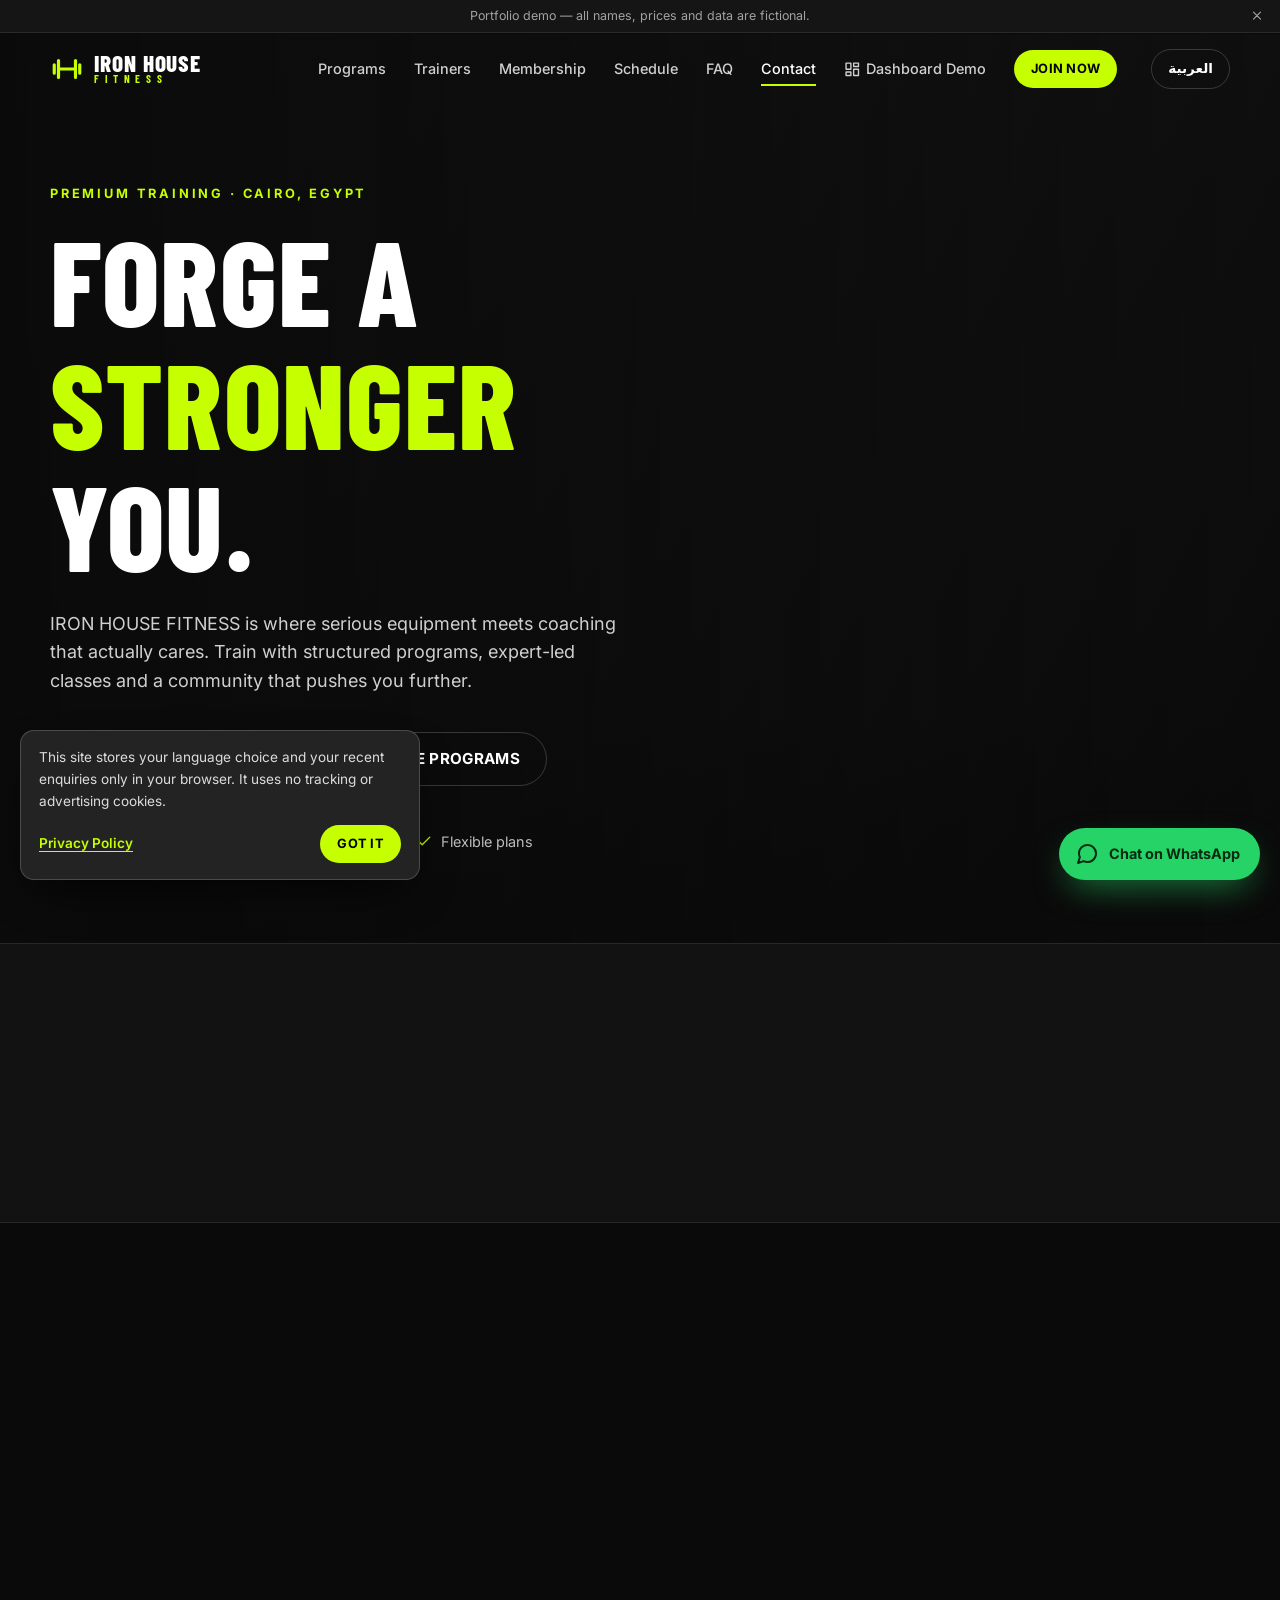
==== commit e4ee1528: "Add files via upload" ====
--- a/index.html
+++ b/index.html
@@ -59,28 +59,32 @@
   }
   </script>
 
-  <link rel="preconnect" href="https://fonts.googleapis.com">
-  <link rel="preconnect" href="https://fonts.gstatic.com" crossorigin>
-  <link rel="preconnect" href="https://images.unsplash.com" crossorigin>
-  <link href="https://fonts.googleapis.com/css2?family=Barlow+Condensed:wght@700;800&family=Inter:wght@400;500;600;700&display=swap" rel="stylesheet">
-  <link rel="stylesheet" href="css/base.css">
-  <link rel="stylesheet" href="css/site.css">
-  <link rel="stylesheet" href="css/rtl.css">
-  <script>document.documentElement.classList.add("js");</script>
+  <link rel="preconnect" href="https://images.unsplash.com">
+  <!-- The hero photo is the largest element on screen (LCP), so it is preloaded together with the two fonts used above the fold -->
+  <link rel="preload" as="image" fetchpriority="high" imagesrcset="https://images.unsplash.com/photo-1517836357463-d25dfeac3438?auto=format&fit=crop&w=480&q=50 480w, https://images.unsplash.com/photo-1517836357463-d25dfeac3438?auto=format&fit=crop&w=640&q=50 640w, https://images.unsplash.com/photo-1517836357463-d25dfeac3438?auto=format&fit=crop&w=768&q=50 768w, https://images.unsplash.com/photo-1517836357463-d25dfeac3438?auto=format&fit=crop&w=960&q=50 960w, https://images.unsplash.com/photo-1517836357463-d25dfeac3438?auto=format&fit=crop&w=1280&q=50 1280w, https://images.unsplash.com/photo-1517836357463-d25dfeac3438?auto=format&fit=crop&w=1600&q=50 1600w" imagesizes="(max-width: 480px) 360px, 100vw">
+  <link rel="preload" as="font" type="font/woff2" href="assets/fonts/inter-latin.woff2" crossorigin>
+  <link rel="preload" as="font" type="font/woff2" href="assets/fonts/barlow-condensed-800.woff2" crossorigin>
+  <script>(function(d){d.classList.add("js");try{if(localStorage.getItem("ironhouse.lang")==="ar"){d.lang="ar";d.dir="rtl";}}catch(e){}})(document.documentElement);</script>
+  <!-- build:critical-css (generated by scripts/build.js: only the CSS needed for the first screen) -->
+  <style>@font-face{font-family:Inter;font-style:normal;font-weight:400 700;font-display:swap;src:url(assets/fonts/inter-latin.woff2) format("woff2");unicode-range:U+0000-00FF,U+0131,U+0152-0153,U+02BB-02BC,U+02C6,U+02DA,U+02DC,U+0304,U+0308,U+0329,U+2000-206F,U+20AC,U+2122,U+2191,U+2193,U+2212,U+2215,U+FEFF,U+FFFD}@font-face{font-family:Barlow Condensed;font-style:normal;font-weight:700;font-display:swap;src:url(assets/fonts/barlow-condensed-700.woff2) format("woff2");unicode-range:U+0000-00FF,U+0131,U+0152-0153,U+02BB-02BC,U+02C6,U+02DA,U+02DC,U+0304,U+0308,U+0329,U+2000-206F,U+20AC,U+2122,U+2191,U+2193,U+2212,U+2215,U+FEFF,U+FFFD}@font-face{font-family:Barlow Condensed;font-style:normal;font-weight:800;font-display:swap;src:url(assets/fonts/barlow-condensed-800.woff2) format("woff2");unicode-range:U+0000-00FF,U+0131,U+0152-0153,U+02BB-02BC,U+02C6,U+02DA,U+02DC,U+0304,U+0308,U+0329,U+2000-206F,U+20AC,U+2122,U+2191,U+2193,U+2212,U+2215,U+FEFF,U+FFFD}@font-face{font-family:Cairo;font-style:normal;font-weight:400 800;font-display:swap;src:url(assets/fonts/cairo-arabic.woff2) format("woff2");unicode-range:U+0600-06FF,U+0750-077F,U+0870-0891,U+0897-08E1,U+08E3-08FF,U+200C-200E,U+2010-2011,U+204F,U+2E41,U+FB50-FDFF,U+FE70-FE74,U+FE76-FEFC,U+102E0-102FB,U+10E60-10E7E,U+10EC2-10EC7,U+10EC9-10EEE,U+10EF0-10EFF,U+1EE00-1EE03,U+1EE05-1EE1F,U+1EE21-1EE22,U+1EE24,U+1EE27,U+1EE29-1EE32,U+1EE34-1EE37,U+1EE39,U+1EE3B,U+1EE42,U+1EE47,U+1EE49,U+1EE4B,U+1EE4D-1EE4F,U+1EE51-1EE52,U+1EE54,U+1EE57,U+1EE59,U+1EE5B,U+1EE5D,U+1EE5F,U+1EE61-1EE62,U+1EE64,U+1EE67-1EE6A,U+1EE6C-1EE72,U+1EE74-1EE77,U+1EE79-1EE7C,U+1EE7E,U+1EE80-1EE89,U+1EE8B-1EE9B,U+1EEA1-1EEA3,U+1EEA5-1EEA9,U+1EEAB-1EEBB,U+1EEF0-1EEF1}@font-face{font-family:Cairo;font-style:normal;font-weight:400 800;font-display:swap;src:url(assets/fonts/cairo-latin.woff2) format("woff2");unicode-range:U+0000-00FF,U+0131,U+0152-0153,U+02BB-02BC,U+02C6,U+02DA,U+02DC,U+0304,U+0308,U+0329,U+2000-206F,U+20AC,U+2122,U+2191,U+2193,U+2212,U+2215,U+FEFF,U+FFFD}:root{--bg: #0a0a0a;--surface: #121212;--surface-2: #1a1a1a;--surface-3: #232323;--border: rgba(255, 255, 255, .09);--border-strong: rgba(255, 255, 255, .18);--text: #ffffff;--muted: #a1a1a1;--lime: #c6ff00;--lime-dark: #a6d600;--lime-soft: rgba(198, 255, 0, .12);--danger: #ff5c5c;--warn: #ffb020;--info: #5cb8ff;--radius: 14px;--radius-sm: 8px;--font-display: "Barlow Condensed", "Arial Narrow", Impact, sans-serif;--font-body: "Inter", system-ui, -apple-system, "Segoe UI", Roboto, sans-serif;--ease: cubic-bezier(.22, 1, .36, 1)}*,*:before,*:after{box-sizing:border-box}html{scroll-behavior:smooth;scroll-padding-top:84px;-webkit-text-size-adjust:100%}body{margin:0;background:var(--bg);color:var(--text);font-family:var(--font-body);font-size:16px;line-height:1.6;-webkit-font-smoothing:antialiased}img,svg{display:block;max-width:100%}a{color:inherit;text-decoration:none}button,input,select,textarea{font:inherit;color:inherit}button{cursor:pointer}h1,h2,h3,h4{font-family:var(--font-display);text-transform:uppercase;line-height:1.02;letter-spacing:.01em;margin:0;font-weight:800}p{margin:0}ul{margin:0;padding:0;list-style:none}:focus-visible{outline:2px solid var(--lime);outline-offset:3px;border-radius:4px}[hidden]{display:none!important}.sr-only{position:absolute;width:1px;height:1px;overflow:hidden;clip:rect(0 0 0 0);white-space:nowrap}.skip-link{position:absolute;left:12px;top:-60px;z-index:300;background:var(--lime);color:#000;padding:10px 16px;border-radius:8px;font-weight:700}.skip-link:focus{top:12px}.icon{width:1.15em;height:1.15em;flex:none;fill:none;stroke:currentColor;stroke-width:2;stroke-linecap:round;stroke-linejoin:round}.btn{display:inline-flex;align-items:center;justify-content:center;gap:10px;padding:14px 26px;border-radius:999px;border:1px solid transparent;font-weight:700;font-size:.95rem;letter-spacing:.02em;text-transform:uppercase;transition:transform .25s var(--ease),background .25s,color .25s,border-color .25s,box-shadow .25s;white-space:nowrap}.btn-primary{background:var(--lime);color:#000}.btn-primary:hover{background:#d9ff4d;transform:translateY(-2px);box-shadow:0 10px 30px -10px #c6ff0099}.btn-ghost{border-color:var(--border-strong);background:transparent;color:var(--text)}.btn-ghost:hover{border-color:var(--lime);color:var(--lime);transform:translateY(-2px)}.btn-danger{border-color:#ff5c5c66;color:var(--danger);background:transparent}.btn-danger:hover{background:#ff5c5c1f}.btn-sm{padding:8px 16px;font-size:.8rem}.btn-block{width:100%}.btn[disabled]{opacity:.5;pointer-events:none}.btn .icon{transition:transform .25s var(--ease)}.btn:hover .icon{transform:translate(3px)}body.modal-open{overflow:hidden}@media(prefers-reduced-motion:reduce){html{scroll-behavior:auto}*,*:before,*:after{animation-duration:.01ms!important;transition-duration:.01ms!important}}.container{width:min(1180px,100% - 40px);margin-inline:auto}.accent{color:var(--lime)}.eyebrow{font-size:.8rem;font-weight:700;letter-spacing:.22em;text-transform:uppercase;color:var(--lime);margin-bottom:14px}.demo-bar{position:relative;background:#151515;border-bottom:1px solid var(--border);font-size:.78rem;color:var(--muted);text-align:center;padding:6px 44px;display:flex;justify-content:center;align-items:center}.demo-close{position:absolute;inset-inline-end:10px;top:50%;transform:translateY(-50%);width:26px;height:26px;border-radius:50%;border:0;background:transparent;color:var(--muted);display:grid;place-items:center;transition:background .2s,color .2s}.demo-close:hover{background:#ffffff1a;color:#fff}.demo-close .icon{width:.95rem;height:.95rem}.site-header{position:sticky;top:0;z-index:100;transition:background .3s,border-color .3s;border-bottom:1px solid transparent}.site-header.scrolled,body.menu-open .site-header{background:#0a0a0ae0;backdrop-filter:blur(14px);border-color:var(--border)}.header-inner{display:flex;align-items:center;justify-content:space-between;height:72px}.wordmark{display:inline-flex;align-items:center;gap:10px;color:var(--text)}.wordmark-mark{width:34px;height:34px;color:var(--lime)}.wordmark span{font-family:var(--font-display);font-weight:800;font-size:1.45rem;letter-spacing:.04em;line-height:.9;display:flex;flex-direction:column}.wordmark small{font-size:.7rem;letter-spacing:.5em;color:var(--lime);font-weight:700}.main-nav{display:flex;align-items:center;gap:28px;font-size:.9rem;font-weight:500}.main-nav>a:not(.btn){color:#d0d0d0;position:relative;padding:6px 0;transition:color .2s}.main-nav>a:not(.btn):after{content:"";position:absolute;left:0;bottom:0;height:2px;width:100%;background:var(--lime);transform:scaleX(0);transform-origin:left;transition:transform .3s var(--ease)}.main-nav>a:not(.btn):hover,.main-nav>a.active{color:#fff}.main-nav>a:not(.btn):hover:after,.main-nav>a.active:after{transform:scaleX(1)}.nav-dash{display:inline-flex;align-items:center;gap:6px}.menu-toggle{display:none;width:44px;height:44px;border-radius:10px;border:1px solid var(--border-strong);background:transparent;place-items:center}@media(min-width:961px)and (max-width:1240px){.main-nav{gap:16px;font-size:.84rem}.nav-cta{padding-inline:16px}}@media(max-width:960px){.menu-toggle{display:grid}.main-nav{position:fixed;inset:72px 0 auto;flex-direction:column;align-items:stretch;gap:0;padding:12px 20px 24px;background:#0a0a0af7;border-bottom:1px solid var(--border);transform:translateY(-12px);opacity:0;visibility:hidden;transition:all .3s var(--ease);max-height:calc(100vh - 72px);overflow:auto}.main-nav.open{transform:none;opacity:1;visibility:visible}.main-nav>a:not(.btn){padding:16px 0;border-bottom:1px solid var(--border);font-size:1.05rem}.main-nav>a:not(.btn):after{display:none}.nav-cta{margin-top:16px}}.hero{position:relative;min-height:min(88vh,820px);display:flex;align-items:center;margin-top:-72px;padding:150px 0 90px;overflow:hidden;isolation:isolate}.hero-media,.cta-media{position:absolute;inset:0;z-index:-1;background:linear-gradient(135deg,#1a1a1a,#0a0a0a)}.hero-media img,.cta-media img{width:100%;height:100%;object-fit:cover}.hero-media:after{content:"";position:absolute;inset:0;background:linear-gradient(90deg,#0a0a0af2,#0a0a0abf 45%,#0a0a0a4d),linear-gradient(0deg,var(--bg) 0%,transparent 25%)}.hero h1{font-size:clamp(3.4rem,10vw,7.5rem);max-width:11ch;margin-bottom:24px}.hero-lead{max-width:52ch;color:#cfcfcf;font-size:1.12rem;margin-bottom:36px}.hero-actions{display:flex;gap:14px;flex-wrap:wrap}.hero-actions.center{justify-content:center}.hero-points{display:flex;gap:26px;flex-wrap:wrap;margin-top:44px;color:#bdbdbd;font-size:.9rem}.hero-points li{display:flex;align-items:center;gap:8px}.hero-points .icon{color:var(--lime)}.hero-inner>*{animation:rise .9s var(--ease) backwards}.hero-inner>*:nth-child(2){animation-delay:.08s}.hero-inner>*:nth-child(3){animation-delay:.16s}.hero-inner>*:nth-child(4){animation-delay:.24s}.hero-inner>*:nth-child(5){animation-delay:.32s}@keyframes rise{0%{opacity:0;transform:translateY(26px)}}.stats{border-block:1px solid var(--border);background:var(--surface);padding:44px 0 20px}.stats-grid{display:grid;grid-template-columns:repeat(4,1fr);gap:20px;text-align:center}.stat strong{display:block;font-family:var(--font-display);font-size:clamp(2.6rem,6vw,4rem);line-height:1;color:var(--lime);font-weight:800}.stat span{color:var(--muted);font-size:.85rem;text-transform:uppercase;letter-spacing:.14em}@media(max-width:680px){.stats-grid{grid-template-columns:repeat(2,1fr);gap:28px 12px}}input[type=date].input{color-scheme:dark}img.stage-bg{animation:kenburns 20s ease-in-out infinite alternate}.section,.cta,.site-footer,.stats{content-visibility:auto;contain-intrinsic-size:auto 720px}[dir=rtl]{--font-display: "Cairo", "Segoe UI", Tahoma, sans-serif;--font-body: "Cairo", "Segoe UI", Tahoma, sans-serif}[dir=rtl] :where(h1,h2,h3,h4,p,a,button,span,li,label,td,th,dt,dd,input,select,textarea,blockquote,figcaption,strong,em,small,div){letter-spacing:0;text-transform:none}[dir=rtl] .wordmark span{letter-spacing:.04em}[dir=rtl] .wordmark small{letter-spacing:.4em;text-transform:uppercase}[dir=rtl] h1,[dir=rtl] h2,[dir=rtl] h3,[dir=rtl] h4{line-height:1.3;font-weight:800}[dir=rtl] .hero h1{font-size:clamp(2.8rem,8vw,5.6rem);max-width:14ch;line-height:1.15}[dir=rtl] .stat strong,[dir=rtl] .plan-price strong,[dir=rtl] .kpi-value,[dir=rtl] .class-time strong{font-family:"Barlow Condensed",var(--font-display)}[dir=rtl] .eyebrow{letter-spacing:.04em}.lang-toggle{height:40px;padding:0 16px;border-radius:999px;border:1px solid var(--border-strong);background:transparent;font-weight:700;font-size:.85rem;transition:all .2s;margin-inline-start:12px;flex:none}.lang-toggle:hover{border-color:var(--lime);color:var(--lime)}.header-inner .lang-toggle{margin-inline-start:auto;margin-inline-end:10px}@media(min-width:961px){.header-inner .lang-toggle{margin-inline-start:18px;margin-inline-end:0}.header-inner{gap:16px}.header-inner .main-nav{margin-inline-start:auto}}[dir=rtl] .flip-rtl{transform:scaleX(-1)}[dir=rtl] .btn:hover .icon{transform:translate(-3px)}[dir=rtl] .btn:hover .flip-rtl{transform:scaleX(-1) translate(3px)}[dir=rtl] .hero-media:after{background:linear-gradient(270deg,#0a0a0af2,#0a0a0abf 45%,#0a0a0a4d),linear-gradient(0deg,var(--bg) 0%,transparent 25%)}[dir=rtl] .main-nav>a:not(.btn):after{transform-origin:right}[dir=rtl] input[type=email],[dir=rtl] input[type=tel],[dir=rtl] input[type=number]{direction:ltr;text-align:right}@media(max-width:960px){[dir=rtl] .main-nav{text-align:right}}
+</style>
+  <!-- /build:critical-css -->
+  <link rel="stylesheet" href="css/site.min.css" media="print" onload="this.media='all'">
+  <noscript><link rel="stylesheet" href="css/site.min.css"></noscript>
 </head>
 <body>
   <a class="skip-link" href="#main">Skip to main content</a>
 
-  <div class="demo-bar" role="note">
-    <span class="badge badge-demo">Demo</span>
-    Portfolio demo website. All names, prices, trainers and statistics are fictional placeholders.
+  <div class="demo-bar" id="demo-bar" role="note">
+    <span>Portfolio demo — all names, prices and data are fictional.</span>
+    <button type="button" class="demo-close" id="demo-close" aria-label="Dismiss notice"><i data-icon="x"></i></button>
   </div>
 
   <header class="site-header" id="top">
     <div class="container header-inner">
-      <a href="#top" class="wordmark" aria-label="IRON HOUSE FITNESS home">
+      <a href="#top" class="wordmark">
         <svg class="wordmark-mark" viewBox="0 0 32 32" aria-hidden="true"><path d="M4 12v8M8 8v16M24 8v16M28 12v8M8 16h16" fill="none" stroke="currentColor" stroke-width="3" stroke-linecap="round"/></svg>
-        <span>IRON HOUSE<small>FITNESS</small></span>
+        <span>IRON HOUSE <small>FITNESS</small></span>
       </a>
       <nav class="main-nav" id="main-nav" aria-label="Main navigation">
         <a href="#programs">Programs</a>
@@ -90,7 +94,7 @@
         <a href="#faq">FAQ</a>
         <a href="#contact">Contact</a>
         <a href="dashboard.html" class="nav-dash"><i data-icon="dashboard"></i> Dashboard Demo</a>
-        <a href="#plans" class="btn btn-primary btn-sm nav-cta">Join Now</a>
+        <a href="#plans" class="btn btn-primary btn-sm nav-cta" data-join>Join Now</a>
       </nav>
       <button class="menu-toggle" id="menu-toggle" type="button" aria-label="Open menu" aria-expanded="false" aria-controls="main-nav"><i data-icon="menu"></i></button>
     </div>
@@ -100,16 +104,16 @@
     <!-- ================= HERO ================= -->
     <section class="hero" aria-labelledby="hero-title">
       <div class="hero-media">
-        <img src="https://images.unsplash.com/photo-1517836357463-d25dfeac3438?auto=format&fit=crop&w=1600&q=70"
-             srcset="https://images.unsplash.com/photo-1517836357463-d25dfeac3438?auto=format&fit=crop&w=900&q=65 900w, https://images.unsplash.com/photo-1517836357463-d25dfeac3438?auto=format&fit=crop&w=1600&q=70 1600w, https://images.unsplash.com/photo-1517836357463-d25dfeac3438?auto=format&fit=crop&w=2200&q=70 2200w"
-             sizes="100vw" alt="Athlete gripping a loaded barbell, preparing for a deadlift on a dark gym floor" fetchpriority="high" width="1600" height="1067">
+        <img src="https://images.unsplash.com/photo-=format&amp;fit=crop&amp;w=960&amp;q=50"
+             srcset="https://images.unsplash.com/photo-1517836357463-d25dfeac3438?auto=format&amp;fit=crop&amp;w=480&amp;q=50 480w, https://images.unsplash.com/photo-1517836357463-d25dfeac3438?auto=format&amp;fit=crop&amp;w=640&amp;q=50 640w, https://images.unsplash.com/photo-1517836357463-d25dfeac3438?auto=format&amp;fit=crop&amp;w=768&amp;q=50 768w, https://images.unsplash.com/photo-1517836357463-d25dfeac3438?auto=format&amp;fit=crop&amp;w=960&amp;q=50 960w, https://images.unsplash.com/photo-1517836357463-d25dfeac3438?auto=format&amp;fit=crop&amp;w=1280&amp;q=50 1280w, https://images.unsplash.com/photo-1517836357463-d25dfeac3438?auto=format&amp;fit=crop&amp;w=1600&amp;q=50 1600w"
+             sizes="(max-width: 480px) 360px, 100vw" alt="Athlete gripping a loaded barbell, preparing for a deadlift on a dark gym floor" fetchpriority="high" decoding="async" width="1600" height="1067">
       </div>
       <div class="container hero-inner">
-        <p class="eyebrow">Premium training · Cairo, Egypt (demo)</p>
+        <p class="eyebrow">Premium training · Cairo, Egypt</p>
         <h1 id="hero-title">Forge a <span class="accent">stronger</span> you.</h1>
         <p class="hero-lead">IRON HOUSE FITNESS is where serious equipment meets coaching that actually cares. Train with structured programs, expert-led classes and a community that pushes you further.</p>
         <div class="hero-actions">
-          <a href="#plans" class="btn btn-primary">Start Your Journey <i data-icon="arrow-right"></i></a>
+          <a href="#plans" class="btn btn-primary" data-join>Start Your Journey <i data-icon="arrow-right"></i></a>
           <a href="#programs" class="btn btn-ghost">Explore Programs</a>
         </div>
         <ul class="hero-points" aria-label="Highlights">
@@ -121,14 +125,13 @@
     </section>
 
     <!-- ================= STATS ================= -->
-    <section class="stats" aria-label="Gym statistics (demo data)">
+    <section class="stats" aria-label="Gym statistics">
       <div class="container stats-grid">
-        <div class="stat"><strong data-count="2">2</strong><span>Expert trainers</span></div>
+        <div class="stat"><strong data-count="12">12</strong><span>Expert trainers</span></div>
         <div class="stat"><strong data-count="40" data-suffix="+">40+</strong><span>Workout programs</span></div>
         <div class="stat"><strong data-count="1200" data-suffix="+">1,200+</strong><span>Active members</span></div>
         <div class="stat"><strong data-count="60" data-suffix="+">60+</strong><span>Weekly classes</span></div>
       </div>
-      <p class="container stats-note">Statistics shown are demo data for presentation purposes.</p>
     </section>
 
     <!-- ================= BENEFITS ================= -->
@@ -149,12 +152,12 @@
         <header class="section-head reveal">
           <p class="eyebrow">Workout programs</p>
           <h2 id="programs-title">Pick a program, <span class="accent">own the plan</span></h2>
-          <p>Sample programs for demonstration. They are general fitness content, not individualized medical or professional advice. Consult a doctor before starting any new exercise routine.</p>
+          <p>General fitness information, not medical advice. Check with your doctor before starting a new routine.</p>
         </header>
         <div class="toolbar reveal">
           <div class="chips" id="program-filters" role="group" aria-label="Filter programs by category"></div>
           <div class="toolbar-select">
-            <label for="program-level" class="sr-only">Filter by difficulty</label>
+            <label for="program-level">Level</label>
             <select id="program-level" class="select">
               <option value="all">All levels</option>
               <option>Beginner</option>
@@ -174,7 +177,7 @@
         <header class="section-head reveal">
           <p class="eyebrow">Meet the team</p>
           <h2 id="trainers-title">Coaches who <span class="accent">raise the bar</span></h2>
-          <p>Fictional demo trainers. Replace with your real team and photos.</p>
+          <p>Meet some of our coaches.</p>
         </header>
         <div class="trainer-grid" id="trainer-grid"></div>
       </div>
@@ -186,7 +189,7 @@
         <header class="section-head reveal">
           <p class="eyebrow">Membership plans</p>
           <h2 id="plans-title">Simple plans, <span class="accent">no surprises</span></h2>
-          <p>Prices are demo placeholders in Egyptian pounds (EGP) that gym owners can customise. No real payment is taken on this site.</p>
+          <p>Flexible plans in Egyptian pounds (EGP). Pick the one that fits your routine.</p>
         </header>
         <div class="plan-grid" id="plan-grid"></div>
       </div>
@@ -198,7 +201,7 @@
         <header class="section-head reveal">
           <p class="eyebrow">Class schedule</p>
           <h2 id="schedule-title">Your week, <span class="accent">planned</span></h2>
-          <p>A sample weekly timetable. Filter by day or training type.</p>
+          <p>A selection from our weekly timetable. Filter by day or training type.</p>
         </header>
         <div class="toolbar reveal">
           <div class="chips" id="day-filters" role="group" aria-label="Filter classes by day"></div>
@@ -216,8 +219,8 @@
       <div class="container">
         <header class="section-head reveal">
           <p class="eyebrow">Member stories</p>
-          <h2 id="testi-title">Real routines, <span class="accent">demo voices</span></h2>
-          <p>Testimonials below are fictional demo profiles written for this portfolio.</p>
+          <h2 id="testi-title">Routines that <span class="accent">stick</span></h2>
+          <p>What our members say.</p>
         </header>
         <div class="testi-grid" id="testi-grid"></div>
       </div>
@@ -229,7 +232,7 @@
         <header class="section-head reveal">
           <p class="eyebrow">Calorie calculator</p>
           <h2 id="calc-title">Know your <span class="accent">numbers</span></h2>
-          <p>Estimate how many calories you need each day and how to split them into protein, carbs and fat. A general estimate, not medical or nutrition advice.</p>
+          <p>Estimate your daily calories and how to split them into protein, carbs and fat.</p>
         </header>
         <div class="calc-grid reveal">
           <form class="calc-form" id="calc-form" novalidate>
@@ -262,7 +265,7 @@
             <div class="calc-empty"><i data-icon="target"></i><p>Fill in the form and press Calculate to see your daily targets.</p></div>
           </div>
         </div>
-        <p class="ex-note calc-note">Uses the Mifflin-St Jeor equation. Results are estimates and vary from person to person. Talk to a doctor or dietitian before changing your diet, especially if you are under 18, pregnant, or have a health condition.</p>
+        <p class="ex-note calc-note">Estimates only, not medical advice. Check with a doctor or dietitian before changing your diet.</p>
       </div>
     </section>
 
@@ -272,7 +275,7 @@
         <header class="section-head reveal">
           <p class="eyebrow">Frequently asked questions</p>
           <h2 id="faq-title">Got questions? <span class="accent">We have answers</span></h2>
-          <p>Sample answers for demonstration. Replace them with your gym's real policies.</p>
+          <p>Quick answers about memberships, classes and training.</p>
         </header>
         <div class="faq-list reveal">
           <details><summary>How do I join IRON HOUSE FITNESS?</summary><p>Pick a membership plan in the Membership section and fill in the short form. The gym team then contacts you to complete your registration.</p></details>
@@ -289,12 +292,12 @@
 
     <!-- ================= CTA ================= -->
     <section class="cta" aria-labelledby="cta-title">
-      <div class="cta-media"><img src="https://images.unsplash.com/photo-1534438327276-14e5300c3a48?auto=format&fit=crop&w=1600&q=60" alt="Rows of dumbbells on racks in a bright modern gym" loading="lazy" width="1600" height="1067"></div>
+      <div class="cta-media"><img src="https://images.unsplash.com/photo-=format&amp;fit=crop&amp;w=960&amp;q=45" srcset="https://images.unsplash.com/photo-1534438327276-14e5300c3a48?auto=format&amp;fit=crop&amp;w=480&amp;q=45 480w, https://images.unsplash.com/photo-1534438327276-14e5300c3a48?auto=format&amp;fit=crop&amp;w=640&amp;q=45 640w, https://images.unsplash.com/photo-1534438327276-14e5300c3a48?auto=format&amp;fit=crop&amp;w=768&amp;q=45 768w, https://images.unsplash.com/photo-1534438327276-14e5300c3a48?auto=format&amp;fit=crop&amp;w=960&amp;q=45 960w, https://images.unsplash.com/photo-1534438327276-14e5300c3a48?auto=format&amp;fit=crop&amp;w=1280&amp;q=45 1280w, https://images.unsplash.com/photo-1534438327276-14e5300c3a48?auto=format&amp;fit=crop&amp;w=1600&amp;q=45 1600w" sizes="100vw" alt="Rows of dumbbells on racks in a bright modern gym" loading="lazy" decoding="async" width="1600" height="1067"></div>
       <div class="container cta-inner reveal">
         <h2 id="cta-title">Your first session <span class="accent">starts today</span></h2>
         <p>Choose a plan, pick your first class and let our coaches handle the rest.</p>
         <div class="hero-actions center">
-          <a href="#plans" class="btn btn-primary">Choose a Plan <i data-icon="arrow-right"></i></a>
+          <a href="#plans" class="btn btn-primary" data-join>Choose a Plan <i data-icon="arrow-right"></i></a>
           <a href="#contact" class="btn btn-ghost">Talk to Us</a>
         </div>
       </div>
@@ -306,33 +309,29 @@
         <div class="reveal">
           <p class="eyebrow">Contact</p>
           <h2 id="contact-title">Questions? <span class="accent">Let's talk</span></h2>
-          <p class="contact-lead">Contact details below are placeholders. Swap in the real gym details before launch.</p>
+          <p class="contact-lead">Questions about memberships, classes or personal training? Message us and we'll get back to you.</p>
           <ul class="contact-list">
-            <li><i data-icon="phone"></i><div><strong>Phone</strong><span><bdi dir="ltr">+20 000 000 0000</bdi> <em>(placeholder)</em></span></div></li>
-            <li><i data-icon="mail"></i><div><strong>Email</strong><span><bdi dir="ltr">hello@your-gym.example</bdi> <em>(placeholder)</em></span></div></li>
-            <li><i data-icon="map-pin"></i><div><strong>Address</strong><span>123 Example Street, Your City, Egypt <em>(placeholder)</em></span></div></li>
+            <li data-cfg-item><i data-icon="phone"></i><div><strong>Phone</strong><span><bdi dir="ltr"><a class="contact-link" data-cfg="phone"></a></bdi></span></div></li>
+            <li data-cfg-item><i data-icon="mail"></i><div><strong>Email</strong><span><bdi dir="ltr"><a class="contact-link" data-cfg="email"></a></bdi></span></div></li>
+            <li data-cfg-item><i data-icon="map-pin"></i><div><strong>Address</strong><span data-cfg="address"></span></div></li>
             <li><i data-icon="clock"></i><div><strong>Opening hours</strong>
               <table class="hours"><tbody>
                 <tr><td>Saturday – Thursday</td><td>06:00 – 23:00</td></tr>
                 <tr><td>Friday</td><td>10:00 – 20:00</td></tr>
               </tbody></table></div></li>
           </ul>
-          <div class="socials" aria-label="Social media">
-            <a href="https://www.instagram.com/" target="_blank" rel="noopener noreferrer" aria-label="Instagram (placeholder link)"><i data-icon="instagram"></i></a>
-            <a href="https://www.facebook.com/" target="_blank" rel="noopener noreferrer" aria-label="Facebook (placeholder link)"><i data-icon="facebook"></i></a>
-            <a href="https://www.youtube.com/" target="_blank" rel="noopener noreferrer" aria-label="YouTube (placeholder link)"><i data-icon="youtube"></i></a>
-          </div>
+          <ul class="socials" aria-label="Social media" data-socials></ul>
         </div>
         <form class="contact-form reveal" id="contact-form" novalidate>
           <h3>Send a message</h3>
           <div class="form-row">
             <div class="field"><label for="c-name">Full name</label><input class="input" id="c-name" name="name" autocomplete="name" data-rule="name" placeholder="Your name"><div class="field-error" role="alert"></div></div>
-            <div class="field"><label for="c-email">Email</label><input class="input" id="c-email" name="email" type="email" autocomplete="email" data-rule="email" placeholder="you@example.com"><div class="field-error" role="alert"></div></div>
+            <div class="field"><label for="c-phone">Phone number</label><input class="input" id="c-phone" name="phone" type="tel" inputmode="tel" autocomplete="tel" data-rule="phone" placeholder="01001234567"><div class="field-error" role="alert"></div></div>
           </div>
           <div class="field"><label for="c-message">Message</label><textarea class="textarea" id="c-message" name="message" data-rule="message" placeholder="How can we help?"></textarea><div class="field-error" role="alert"></div></div>
-          <button class="btn btn-primary btn-block" type="submit">Send Message <i data-icon="arrow-right"></i></button>
+          <button class="btn btn-primary btn-block" type="submit"><i data-icon="whatsapp"></i> Send on WhatsApp</button>
           <div id="contact-result" aria-live="polite"></div>
-          <p class="form-note">Demo form: messages are not sent anywhere because this site has no backend.</p>
+          <p class="form-note">Your details are only used to answer your enquiry.</p>
         </form>
       </div>
       <div class="container map-block reveal">
@@ -340,10 +339,10 @@
           <div class="map-placeholder">
             <i data-icon="map-pin"></i>
             <h3>Find us</h3>
-            <p>The map loads only when you press the button, so no outside service sees your visit before that. The location shown is an example in Cairo. Replace it with your gym's address.</p>
+            <p>Press the button to load the map. Nothing is requested from OpenStreetMap until you do.</p>
             <div class="map-actions">
               <button type="button" class="btn btn-primary btn-sm" id="map-load">Show map</button>
-              <a class="btn btn-ghost btn-sm" href="https://www.google.com/maps/search/?api=1&amp;query=30.0444,31.2357" target="_blank" rel="noopener noreferrer">Open in Google Maps</a>
+              <a class="btn btn-ghost btn-sm" id="map-gmaps" href="https://www.google.com/maps/search/?api=1&amp;query=29.9627,31.2594" target="_blank" rel="noopener noreferrer">Open in Google Maps</a>
             </div>
           </div>
         </div>
@@ -351,14 +350,14 @@
     </section>
   </main>
 
-  <a class="wa-float" id="wa-btn" href="https://wa.me/" target="_blank" rel="noopener noreferrer" aria-label="Chat on WhatsApp"><i data-icon="whatsapp"></i><span>Chat on WhatsApp</span></a>
+  <a class="wa-float" id="wa-btn" href="#contact" target="_blank" rel="noopener noreferrer" aria-label="Chat on WhatsApp"><i data-icon="whatsapp"></i><span>Chat on WhatsApp</span></a>
 
   <footer class="site-footer">
     <div class="container footer-grid">
       <div>
-        <a href="#top" class="wordmark" aria-label="Back to top">
+        <a href="#top" class="wordmark">
           <svg class="wordmark-mark" viewBox="0 0 32 32" aria-hidden="true"><path d="M4 12v8M8 8v16M24 8v16M28 12v8M8 16h16" fill="none" stroke="currentColor" stroke-width="3" stroke-linecap="round"/></svg>
-          <span>IRON HOUSE<small>FITNESS</small></span>
+          <span>IRON HOUSE <small>FITNESS</small></span>
         </a>
         <p class="footer-statement">Strength is built one honest rep at a time. Train hard, recover well, and keep showing up.</p>
       </div>
@@ -376,26 +375,17 @@
           <li><a href="privacy.html">Privacy Policy</a></li>
         </ul>
       </nav>
-      <div>
+      <div data-socials-wrap>
         <h3>Follow</h3>
-        <div class="socials">
-          <a href="https://www.instagram.com/" target="_blank" rel="noopener noreferrer" aria-label="Instagram (placeholder link)"><i data-icon="instagram"></i></a>
-          <a href="https://www.facebook.com/" target="_blank" rel="noopener noreferrer" aria-label="Facebook (placeholder link)"><i data-icon="facebook"></i></a>
-          <a href="https://www.youtube.com/" target="_blank" rel="noopener noreferrer" aria-label="YouTube (placeholder link)"><i data-icon="youtube"></i></a>
-        </div>
+        <ul class="socials" aria-label="Social media" data-socials></ul>
       </div>
     </div>
     <div class="container footer-legal">
-      <p>© <span id="year">2026</span> IRON HOUSE FITNESS. Fictional brand created for portfolio demonstration.</p>
-      <p>Program content is general information, not medical advice. Photos via Unsplash.</p>
+      <p>© <span id="year">2026</span> IRON HOUSE FITNESS</p>
+      <p>Portfolio demo — all names, prices and data are fictional.</p>
     </div>
   </footer>
 
-  <script src="js/data.js"></script>
-  <script src="js/ui.js"></script>
-  <script src="js/i18n.js"></script>
-  <script src="js/exercises.js"></script>
-  <script src="js/exercise-info.js"></script>
-  <script src="js/main.js"></script>
+  <script src="js/site.min.js" defer></script>
 </body>
 </html>
--- a/css/site.min.css
+++ b/css/site.min.css
@@ -0,0 +1 @@
+@font-face{font-family:Inter;font-style:normal;font-weight:400 700;font-display:swap;src:url(../assets/fonts/inter-latin.woff2) format("woff2");unicode-range:U+0000-00FF,U+0131,U+0152-0153,U+02BB-02BC,U+02C6,U+02DA,U+02DC,U+0304,U+0308,U+0329,U+2000-206F,U+20AC,U+2122,U+2191,U+2193,U+2212,U+2215,U+FEFF,U+FFFD}@font-face{font-family:Barlow Condensed;font-style:normal;font-weight:700;font-display:swap;src:url(../assets/fonts/barlow-condensed-700.woff2) format("woff2");unicode-range:U+0000-00FF,U+0131,U+0152-0153,U+02BB-02BC,U+02C6,U+02DA,U+02DC,U+0304,U+0308,U+0329,U+2000-206F,U+20AC,U+2122,U+2191,U+2193,U+2212,U+2215,U+FEFF,U+FFFD}@font-face{font-family:Barlow Condensed;font-style:normal;font-weight:800;font-display:swap;src:url(../assets/fonts/barlow-condensed-800.woff2) format("woff2");unicode-range:U+0000-00FF,U+0131,U+0152-0153,U+02BB-02BC,U+02C6,U+02DA,U+02DC,U+0304,U+0308,U+0329,U+2000-206F,U+20AC,U+2122,U+2191,U+2193,U+2212,U+2215,U+FEFF,U+FFFD}@font-face{font-family:Cairo;font-style:normal;font-weight:400 800;font-display:swap;src:url(../assets/fonts/cairo-arabic.woff2) format("woff2");unicode-range:U+0600-06FF,U+0750-077F,U+0870-0891,U+0897-08E1,U+08E3-08FF,U+200C-200E,U+2010-2011,U+204F,U+2E41,U+FB50-FDFF,U+FE70-FE74,U+FE76-FEFC,U+102E0-102FB,U+10E60-10E7E,U+10EC2-10EC7,U+10EC9-10EEE,U+10EF0-10EFF,U+1EE00-1EE03,U+1EE05-1EE1F,U+1EE21-1EE22,U+1EE24,U+1EE27,U+1EE29-1EE32,U+1EE34-1EE37,U+1EE39,U+1EE3B,U+1EE42,U+1EE47,U+1EE49,U+1EE4B,U+1EE4D-1EE4F,U+1EE51-1EE52,U+1EE54,U+1EE57,U+1EE59,U+1EE5B,U+1EE5D,U+1EE5F,U+1EE61-1EE62,U+1EE64,U+1EE67-1EE6A,U+1EE6C-1EE72,U+1EE74-1EE77,U+1EE79-1EE7C,U+1EE7E,U+1EE80-1EE89,U+1EE8B-1EE9B,U+1EEA1-1EEA3,U+1EEA5-1EEA9,U+1EEAB-1EEBB,U+1EEF0-1EEF1}@font-face{font-family:Cairo;font-style:normal;font-weight:400 800;font-display:swap;src:url(../assets/fonts/cairo-latin.woff2) format("woff2");unicode-range:U+0000-00FF,U+0131,U+0152-0153,U+02BB-02BC,U+02C6,U+02DA,U+02DC,U+0304,U+0308,U+0329,U+2000-206F,U+20AC,U+2122,U+2191,U+2193,U+2212,U+2215,U+FEFF,U+FFFD}:root{--bg: #0a0a0a;--surface: #121212;--surface-2: #1a1a1a;--surface-3: #232323;--border: rgba(255, 255, 255, .09);--border-strong: rgba(255, 255, 255, .18);--text: #ffffff;--muted: #a1a1a1;--lime: #c6ff00;--lime-dark: #a6d600;--lime-soft: rgba(198, 255, 0, .12);--danger: #ff5c5c;--warn: #ffb020;--info: #5cb8ff;--radius: 14px;--radius-sm: 8px;--font-display: "Barlow Condensed", "Arial Narrow", Impact, sans-serif;--font-body: "Inter", system-ui, -apple-system, "Segoe UI", Roboto, sans-serif;--ease: cubic-bezier(.22, 1, .36, 1)}*,*:before,*:after{box-sizing:border-box}html{scroll-behavior:smooth;scroll-padding-top:84px;-webkit-text-size-adjust:100%}body{margin:0;background:var(--bg);color:var(--text);font-family:var(--font-body);font-size:16px;line-height:1.6;-webkit-font-smoothing:antialiased}img,svg{display:block;max-width:100%}a{color:inherit;text-decoration:none}button,input,select,textarea{font:inherit;color:inherit}button{cursor:pointer}h1,h2,h3,h4{font-family:var(--font-display);text-transform:uppercase;line-height:1.02;letter-spacing:.01em;margin:0;font-weight:800}p{margin:0}ul{margin:0;padding:0;list-style:none}:focus-visible{outline:2px solid var(--lime);outline-offset:3px;border-radius:4px}[hidden]{display:none!important}.sr-only{position:absolute;width:1px;height:1px;overflow:hidden;clip:rect(0 0 0 0);white-space:nowrap}.skip-link{position:absolute;left:12px;top:-60px;z-index:300;background:var(--lime);color:#000;padding:10px 16px;border-radius:8px;font-weight:700}.skip-link:focus{top:12px}.icon{width:1.15em;height:1.15em;flex:none;fill:none;stroke:currentColor;stroke-width:2;stroke-linecap:round;stroke-linejoin:round}.btn{display:inline-flex;align-items:center;justify-content:center;gap:10px;padding:14px 26px;border-radius:999px;border:1px solid transparent;font-weight:700;font-size:.95rem;letter-spacing:.02em;text-transform:uppercase;transition:transform .25s var(--ease),background .25s,color .25s,border-color .25s,box-shadow .25s;white-space:nowrap}.btn-primary{background:var(--lime);color:#000}.btn-primary:hover{background:#d9ff4d;transform:translateY(-2px);box-shadow:0 10px 30px -10px #c6ff0099}.btn-ghost{border-color:var(--border-strong);background:transparent;color:var(--text)}.btn-ghost:hover{border-color:var(--lime);color:var(--lime);transform:translateY(-2px)}.btn-danger{border-color:#ff5c5c66;color:var(--danger);background:transparent}.btn-danger:hover{background:#ff5c5c1f}.btn-sm{padding:8px 16px;font-size:.8rem}.btn-block{width:100%}.btn[disabled]{opacity:.5;pointer-events:none}.btn .icon{transition:transform .25s var(--ease)}.btn:hover .icon{transform:translate(3px)}.badge{display:inline-flex;align-items:center;gap:6px;padding:3px 10px;border-radius:999px;font-size:.72rem;font-weight:700;letter-spacing:.06em;text-transform:uppercase;border:1px solid var(--border-strong);color:var(--muted);background:#ffffff0a}.badge:before{content:"";width:6px;height:6px;border-radius:50%;background:currentColor}.badge.plain:before{display:none}.badge-active{color:var(--lime);border-color:#c6ff0059;background:var(--lime-soft)}.badge-expiring{color:var(--warn);border-color:#ffb02066;background:#ffb0201a}.badge-expired,.badge-cancelled{color:var(--danger);border-color:#ff5c5c66;background:#ff5c5c1a}.badge-pending{color:var(--info);border-color:#5cb8ff66;background:#5cb8ff1a}.badge-frozen{color:#b9a6ff;border-color:#b9a6ff66;background:#b9a6ff1a}.badge-demo{color:#000;background:var(--lime);border-color:var(--lime)}.badge-demo:before{display:none}.field{display:flex;flex-direction:column;gap:6px;margin-bottom:16px}.field label,.field .label{font-size:.82rem;font-weight:600;color:#d4d4d4;letter-spacing:.03em}.input,.select,.textarea{width:100%;background:var(--surface-2);border:1px solid var(--border-strong);border-radius:var(--radius-sm);padding:12px 14px;transition:border-color .2s,box-shadow .2s}.textarea{min-height:120px;resize:vertical}.input::placeholder,.textarea::placeholder{color:#8f8f8f}.input:focus,.select:focus,.textarea:focus{outline:none;border-color:var(--lime);box-shadow:0 0 0 3px var(--lime-soft)}.select{appearance:none;padding-right:38px;background-image:url("data:image/svg+xml,%3Csvg xmlns='http://www.w3.org/2000/svg' width='16' height='16' viewBox='0 0 24 24' fill='none' stroke='%23a1a1a1' stroke-width='2.5' stroke-linecap='round' stroke-linejoin='round'%3E%3Cpath d='m6 9 6 6 6-6'/%3E%3C/svg%3E");background-repeat:no-repeat;background-position:right 12px center}.select option{background:#1a1a1a}.field.has-error .input,.field.has-error .select,.field.has-error .textarea{border-color:var(--danger)}.field-error{color:var(--danger);font-size:.8rem;min-height:0}.field-error:empty{display:none}.form-note{font-size:.8rem;color:var(--muted);margin-top:12px}.form-row{display:grid;grid-template-columns:1fr 1fr;gap:0 16px}@media(max-width:560px){.form-row{grid-template-columns:1fr}}.alert{display:flex;gap:12px;padding:14px 16px;border-radius:var(--radius-sm);border:1px solid var(--border-strong);background:var(--surface-2);font-size:.9rem}.alert .icon{margin-top:3px}.alert-success{border-color:#c6ff0066;background:var(--lime-soft)}.alert-success .icon{color:var(--lime)}.alert-error{border-color:#ff5c5c66;background:#ff5c5c14}.alert-error .icon{color:var(--danger)}.modal-backdrop{position:fixed;inset:0;z-index:200;background:#000000bf;backdrop-filter:blur(6px);display:flex;align-items:center;justify-content:center;padding:20px;animation:fade .2s ease}.modal{width:100%;max-width:560px;max-height:calc(100vh - 40px);overflow:auto;background:var(--surface);border:1px solid var(--border-strong);border-radius:18px;padding:32px;position:relative;animation:pop .3s var(--ease)}.modal.wide{max-width:760px}.modal h2{font-size:2rem;margin-bottom:6px}.modal-close{position:absolute;top:14px;right:14px;width:40px;height:40px;border-radius:50%;border:1px solid var(--border);background:var(--surface-2);display:grid;place-items:center}.modal-close:hover{border-color:var(--lime);color:var(--lime)}@media(max-width:560px){.modal{padding:24px 20px}}body.modal-open{overflow:hidden}@keyframes fade{0%{opacity:0}}@keyframes pop{0%{opacity:0;transform:translateY(16px) scale(.98)}}.toasts{position:fixed;bottom:20px;left:50%;transform:translate(-50%);z-index:400;display:flex;flex-direction:column;gap:10px;width:min(92vw,420px)}.toast{display:flex;gap:10px;align-items:flex-start;padding:14px 16px;border-radius:12px;background:var(--surface-3);border:1px solid var(--border-strong);box-shadow:0 20px 50px -20px #000;font-size:.92rem;animation:pop .3s var(--ease)}.toast .icon{color:var(--lime);margin-top:3px}.toast.error .icon{color:var(--danger)}@media(prefers-reduced-motion:reduce){html{scroll-behavior:auto}*,*:before,*:after{animation-duration:.01ms!important;transition-duration:.01ms!important}}.container{width:min(1180px,100% - 40px);margin-inline:auto}.accent{color:var(--lime)}.eyebrow{font-size:.8rem;font-weight:700;letter-spacing:.22em;text-transform:uppercase;color:var(--lime);margin-bottom:14px}.demo-bar{position:relative;background:#151515;border-bottom:1px solid var(--border);font-size:.78rem;color:var(--muted);text-align:center;padding:6px 44px;display:flex;justify-content:center;align-items:center}.demo-close{position:absolute;inset-inline-end:10px;top:50%;transform:translateY(-50%);width:26px;height:26px;border-radius:50%;border:0;background:transparent;color:var(--muted);display:grid;place-items:center;transition:background .2s,color .2s}.demo-close:hover{background:#ffffff1a;color:#fff}.demo-close .icon{width:.95rem;height:.95rem}.contact-link:hover{color:var(--lime);text-decoration:underline}.site-header{position:sticky;top:0;z-index:100;transition:background .3s,border-color .3s;border-bottom:1px solid transparent}.site-header.scrolled,body.menu-open .site-header{background:#0a0a0ae0;backdrop-filter:blur(14px);border-color:var(--border)}.header-inner{display:flex;align-items:center;justify-content:space-between;height:72px}.wordmark{display:inline-flex;align-items:center;gap:10px;color:var(--text)}.wordmark-mark{width:34px;height:34px;color:var(--lime)}.wordmark span{font-family:var(--font-display);font-weight:800;font-size:1.45rem;letter-spacing:.04em;line-height:.9;display:flex;flex-direction:column}.wordmark small{font-size:.7rem;letter-spacing:.5em;color:var(--lime);font-weight:700}.main-nav{display:flex;align-items:center;gap:28px;font-size:.9rem;font-weight:500}.main-nav>a:not(.btn){color:#d0d0d0;position:relative;padding:6px 0;transition:color .2s}.main-nav>a:not(.btn):after{content:"";position:absolute;left:0;bottom:0;height:2px;width:100%;background:var(--lime);transform:scaleX(0);transform-origin:left;transition:transform .3s var(--ease)}.main-nav>a:not(.btn):hover,.main-nav>a.active{color:#fff}.main-nav>a:not(.btn):hover:after,.main-nav>a.active:after{transform:scaleX(1)}.nav-dash{display:inline-flex;align-items:center;gap:6px}.menu-toggle{display:none;width:44px;height:44px;border-radius:10px;border:1px solid var(--border-strong);background:transparent;place-items:center}@media(min-width:961px)and (max-width:1240px){.main-nav{gap:16px;font-size:.84rem}.nav-cta{padding-inline:16px}}@media(max-width:960px){.menu-toggle{display:grid}.main-nav{position:fixed;inset:72px 0 auto;flex-direction:column;align-items:stretch;gap:0;padding:12px 20px 24px;background:#0a0a0af7;border-bottom:1px solid var(--border);transform:translateY(-12px);opacity:0;visibility:hidden;transition:all .3s var(--ease);max-height:calc(100vh - 72px);overflow:auto}.main-nav.open{transform:none;opacity:1;visibility:visible}.main-nav>a:not(.btn){padding:16px 0;border-bottom:1px solid var(--border);font-size:1.05rem}.main-nav>a:not(.btn):after{display:none}.nav-cta{margin-top:16px}}.hero{position:relative;min-height:min(88vh,820px);display:flex;align-items:center;margin-top:-72px;padding:150px 0 90px;overflow:hidden;isolation:isolate}.hero-media,.cta-media{position:absolute;inset:0;z-index:-1;background:linear-gradient(135deg,#1a1a1a,#0a0a0a)}.hero-media img,.cta-media img{width:100%;height:100%;object-fit:cover}.hero-media:after{content:"";position:absolute;inset:0;background:linear-gradient(90deg,#0a0a0af2,#0a0a0abf 45%,#0a0a0a4d),linear-gradient(0deg,var(--bg) 0%,transparent 25%)}.hero h1{font-size:clamp(3.4rem,10vw,7.5rem);max-width:11ch;margin-bottom:24px}.hero-lead{max-width:52ch;color:#cfcfcf;font-size:1.12rem;margin-bottom:36px}.hero-actions{display:flex;gap:14px;flex-wrap:wrap}.hero-actions.center{justify-content:center}.hero-points{display:flex;gap:26px;flex-wrap:wrap;margin-top:44px;color:#bdbdbd;font-size:.9rem}.hero-points li{display:flex;align-items:center;gap:8px}.hero-points .icon{color:var(--lime)}.hero-inner>*{animation:rise .9s var(--ease) backwards}.hero-inner>*:nth-child(2){animation-delay:.08s}.hero-inner>*:nth-child(3){animation-delay:.16s}.hero-inner>*:nth-child(4){animation-delay:.24s}.hero-inner>*:nth-child(5){animation-delay:.32s}@keyframes rise{0%{opacity:0;transform:translateY(26px)}}.stats{border-block:1px solid var(--border);background:var(--surface);padding:44px 0 20px}.stats-grid{display:grid;grid-template-columns:repeat(4,1fr);gap:20px;text-align:center}.stat strong{display:block;font-family:var(--font-display);font-size:clamp(2.6rem,6vw,4rem);line-height:1;color:var(--lime);font-weight:800}.stat span{color:var(--muted);font-size:.85rem;text-transform:uppercase;letter-spacing:.14em}@media(max-width:680px){.stats-grid{grid-template-columns:repeat(2,1fr);gap:28px 12px}}.section{padding:clamp(70px,10vw,120px) 0}.section.alt{background:var(--surface);border-block:1px solid var(--border)}.section-head{max-width:720px;margin-bottom:48px}.section-head h2,.contact-grid h2,.cta h2{font-size:clamp(2.4rem,6vw,4.2rem);margin-bottom:16px}.section-head p:last-child{color:var(--muted)}.reveal{opacity:1}.js .reveal{opacity:0;transform:translateY(28px);transition:opacity .8s var(--ease),transform .8s var(--ease)}.js .reveal.in{opacity:1;transform:none}.benefits{display:grid;grid-template-columns:repeat(3,1fr);gap:20px}.benefit{background:var(--surface);border:1px solid var(--border);border-radius:var(--radius);padding:30px;transition:border-color .3s,transform .3s var(--ease)}.benefit:hover{border-color:#c6ff0066;transform:translateY(-4px)}.benefit-icon{width:52px;height:52px;border-radius:12px;background:var(--lime-soft);color:var(--lime);display:grid;place-items:center;margin-bottom:20px;font-size:1.4rem}.benefit h3{font-size:1.5rem;margin-bottom:8px}.benefit p{color:var(--muted);font-size:.95rem}@media(max-width:900px){.benefits{grid-template-columns:repeat(2,1fr)}}@media(max-width:580px){.benefits{grid-template-columns:1fr}}.toolbar{display:flex;flex-wrap:wrap;gap:14px;align-items:center;justify-content:space-between;margin-bottom:16px}.chips{display:flex;flex-wrap:wrap;gap:8px}.chip{padding:9px 18px;border-radius:999px;border:1px solid var(--border-strong);background:transparent;font-size:.85rem;font-weight:600;color:#cfcfcf;transition:border-color .2s}.chip:hover{border-color:var(--lime);color:#fff}.chip[aria-pressed=true]{background:var(--lime);border-color:var(--lime);color:#000}.toolbar-select{min-width:170px;display:flex;align-items:center;gap:10px}.toolbar-select label{color:var(--muted);font-size:.8rem;font-weight:600;letter-spacing:.06em;text-transform:uppercase}.result-count{color:var(--muted);font-size:.85rem;margin:6px 0 22px}.card-grid{display:grid;grid-template-columns:repeat(auto-fill,minmax(270px,1fr));gap:22px}.card{background:var(--bg);border:1px solid var(--border);border-radius:var(--radius);overflow:hidden;display:flex;flex-direction:column;transition:transform .35s var(--ease),border-color .3s}.card:hover{transform:translateY(-6px);border-color:#c6ff0073}.card-media{position:relative;aspect-ratio:16 / 10;overflow:hidden;background:linear-gradient(135deg,#222,#0d0d0d)}.card-media img,.trainer-photo img{width:100%;height:100%;object-fit:cover;transition:transform .6s var(--ease)}.card:hover .card-media img,.card:hover .trainer-photo img{transform:scale(1.06)}.img-failed{visibility:hidden}.card-tag{position:absolute;left:12px;top:12px;background:#000000b3;backdrop-filter:blur(6px);border:1px solid var(--border-strong);border-radius:999px;padding:4px 12px;font-size:.72rem;font-weight:700;letter-spacing:.08em;text-transform:uppercase}.card-body{padding:22px;display:flex;flex-direction:column;gap:12px;flex:1;align-items:flex-start}.card-body>p{color:var(--muted);font-size:.92rem}.card-top{display:flex;justify-content:space-between;align-items:flex-start;gap:10px;width:100%}.card-top h3{font-size:1.6rem}.meta{display:flex;flex-wrap:wrap;gap:8px 16px;font-size:.82rem;color:#cfcfcf;margin-top:auto}.meta li{display:flex;align-items:center;gap:6px}.meta .icon{color:var(--lime)}.program-card .btn{margin-top:4px}.lvl-beginner{color:var(--lime);border-color:#c6ff0059}.lvl-intermediate{color:var(--warn);border-color:#ffb02066}.lvl-advanced{color:var(--danger);border-color:#ff5c5c66}.empty{grid-column:1 / -1;text-align:center;padding:56px 20px;border:1px dashed var(--border-strong);border-radius:var(--radius)}.empty-icon{width:56px;height:56px;margin:0 auto 14px;border-radius:50%;display:grid;place-items:center;background:var(--surface-2);color:var(--lime);font-size:1.4rem}.empty h3{font-size:1.6rem;margin-bottom:6px}.empty p{color:var(--muted);margin-bottom:18px}.trainer-grid{display:grid;grid-template-columns:repeat(2,minmax(0,380px));justify-content:center;gap:28px}.trainer-card{background:var(--surface)}.trainer-photo{aspect-ratio:4 / 5;overflow:hidden;background:linear-gradient(135deg,#222,#0d0d0d)}.trainer-photo img{object-position:center 25%;filter:grayscale(.35);transition:filter .5s,transform .6s var(--ease)}.trainer-card:hover .trainer-photo img{filter:none}.trainer-card h3{font-size:1.7rem}.trainer-spec{color:var(--lime)!important;font-weight:600;font-size:.85rem!important;text-transform:uppercase;letter-spacing:.08em}@media(max-width:1000px){.trainer-grid{grid-template-columns:repeat(2,1fr)}}@media(max-width:560px){.trainer-grid{grid-template-columns:1fr}}.trainer-book{margin-top:6px}.slots{display:flex;flex-wrap:wrap;gap:8px}.slot{padding:8px 14px;border-radius:10px;border:1px solid var(--border-strong);background:transparent;font-size:.85rem;font-weight:600;font-variant-numeric:tabular-nums;transition:all .2s}.slot:hover:not([disabled]){border-color:var(--lime);color:var(--lime)}.slot[aria-pressed=true]{background:var(--lime);border-color:var(--lime);color:#000}.slot[disabled]{opacity:.35;text-decoration:line-through;cursor:not-allowed}.slots-msg{color:var(--muted);font-size:.9rem;margin:0}input[type=date].input{color-scheme:dark}.plan-grid{display:grid;grid-template-columns:repeat(3,1fr);gap:22px;align-items:stretch}.plan{position:relative;background:var(--bg);border:1px solid var(--border);border-radius:18px;padding:36px 30px;display:flex;flex-direction:column;transition:transform .35s var(--ease),border-color .3s}.plan:hover{transform:translateY(-6px)}.plan.featured{border-color:var(--lime);box-shadow:0 0 0 1px var(--lime),0 30px 60px -30px #c6ff0059}.plan-tag{position:absolute;top:-13px;left:30px;background:var(--lime);color:#000;font-size:.72rem;font-weight:800;letter-spacing:.1em;text-transform:uppercase;padding:4px 14px;border-radius:999px}.plan h3{font-size:2rem}.plan-price{margin-top:14px;display:flex;align-items:baseline;gap:8px}.plan-price strong{font-family:var(--font-display);font-size:3.6rem;line-height:1;font-weight:800}.plan-price span{color:var(--muted);font-weight:600}.plan-sub{color:var(--muted);font-size:.9rem}.perks{display:grid;gap:12px;margin-bottom:30px;flex:1;font-size:.93rem;color:#dcdcdc}.perks li{display:flex;gap:10px}.perks .icon{color:var(--lime);margin-top:4px}@media(max-width:900px){.plan-grid{grid-template-columns:1fr;max-width:480px;margin-inline:auto}}.class-grid{display:grid;grid-template-columns:repeat(auto-fill,minmax(340px,1fr));gap:16px}.class-card{display:flex;align-items:center;gap:18px;background:var(--surface);border:1px solid var(--border);border-radius:var(--radius);padding:18px 20px;transition:border-color .3s,transform .3s var(--ease)}.class-card:hover{border-color:#c6ff0073;transform:translateY(-3px)}.class-time{min-width:92px;padding-right:18px;border-right:1px solid var(--border-strong)}.class-time strong{display:block;font-family:var(--font-display);font-size:1.55rem;line-height:1;color:var(--lime);font-weight:800}.class-time span{font-size:.78rem;color:var(--muted);text-transform:uppercase;letter-spacing:.1em}.class-info{flex:1;min-width:0}.class-info h3{font-size:1.35rem}.class-info p{display:flex;align-items:center;gap:6px;color:var(--muted);font-size:.85rem;margin:4px 0 8px}.class-tags{display:flex;gap:6px;flex-wrap:wrap}.class-card{flex-wrap:wrap}.class-actions{display:grid;grid-auto-flow:column;grid-auto-columns:1fr;gap:8px;flex:1 1 100%;margin-top:2px}.class-actions .btn{padding-inline:14px}@media(max-width:420px){.class-grid{grid-template-columns:1fr}.class-card{flex-wrap:wrap}}.testi-grid{display:grid;grid-template-columns:repeat(3,1fr);gap:22px}.testi{margin:0;background:var(--bg);border:1px solid var(--border);border-radius:var(--radius);padding:30px;display:flex;flex-direction:column;gap:18px}.stars{display:flex;gap:3px;color:var(--lime)}.stars .icon{fill:currentColor;stroke:none;width:1.1rem}.testi blockquote{margin:0;color:#dcdcdc;flex:1}.testi figcaption{display:flex;gap:12px;align-items:center}.testi figcaption strong{display:block}.testi figcaption span:not(.avatar){font-size:.8rem;color:var(--muted)}.avatar{width:44px;height:44px;border-radius:50%;background:var(--lime-soft);border:1px solid rgba(198,255,0,.4);color:var(--lime);display:grid;place-items:center;font-family:var(--font-display);font-weight:800;font-size:1.3rem}@media(max-width:900px){.testi-grid{grid-template-columns:1fr}}.cta{position:relative;isolation:isolate;text-align:center;padding:clamp(80px,12vw,140px) 0;overflow:hidden}.cta-media:after{content:"";position:absolute;inset:0;background:#0a0a0ad1}.cta p{color:#cfcfcf;max-width:50ch;margin:0 auto 32px}.contact-grid{display:grid;grid-template-columns:1fr 1fr;gap:56px;align-items:start}.contact-lead{color:var(--muted);margin-bottom:30px}.contact-list{display:grid;gap:22px}.contact-list li{display:flex;gap:16px;align-items:flex-start}.contact-list>li>.icon{width:44px;height:44px;padding:11px;border-radius:10px;background:var(--lime-soft);color:var(--lime)}.contact-list strong{display:block;font-size:.85rem;letter-spacing:.06em;text-transform:uppercase}.contact-list span{color:#cfcfcf;font-size:.95rem}.hours{border-collapse:collapse;font-size:.93rem;color:#cfcfcf}.hours td{padding:2px 24px 2px 0}.socials{display:flex;gap:10px;margin-top:30px}.socials a{width:46px;height:46px;border-radius:50%;border:1px solid var(--border-strong);display:grid;place-items:center;transition:all .25s var(--ease);font-size:1.1rem}.socials a:hover{background:var(--lime);color:#000;border-color:var(--lime);transform:translateY(-3px)}.contact-form{background:var(--surface);border:1px solid var(--border);border-radius:18px;padding:34px}.contact-form h3{font-size:2rem;margin-bottom:20px}#contact-result{margin-top:16px}@media(max-width:900px){.contact-grid{grid-template-columns:1fr;gap:40px}}@media(max-width:560px){.contact-form{padding:24px 20px}}.calc-grid{display:grid;grid-template-columns:1fr 1.05fr;gap:24px;align-items:start}.calc-form,.calc-result{background:var(--bg);border:1px solid var(--border);border-radius:18px;padding:28px}.calc-result{min-height:100%}.calc-empty{display:grid;place-items:center;gap:12px;text-align:center;color:var(--muted);padding:50px 10px}.calc-empty .icon{width:52px;height:52px;padding:13px;border-radius:14px;background:var(--lime-soft);color:var(--lime)}#k-goals .chip{flex:1 1 auto}#k-goals .chip.is-on{background:var(--lime);border-color:var(--lime);color:#000}.calc-hero{text-align:center;margin-bottom:16px}.calc-big{display:flex;justify-content:center;align-items:baseline;gap:8px}.calc-big strong{font-family:"Barlow Condensed",var(--font-display);font-size:clamp(3.6rem,9vw,5rem);line-height:1;color:var(--lime);font-variant-numeric:tabular-nums}.calc-big span{color:var(--muted);font-weight:600}.calc-hero p{color:#cfcfcf;font-size:.9rem}.calc-mini{display:grid;grid-template-columns:repeat(3,1fr);gap:10px;margin:16px 0 4px}.calc-mini>div{background:var(--surface-2);border:1px solid var(--border);border-radius:12px;padding:12px;display:grid;gap:2px}.calc-mini strong{font-size:1.05rem;font-variant-numeric:tabular-nums}.calc-cat{color:var(--lime);font-size:.78rem;font-weight:600}.macro-bar{display:flex;height:14px;border-radius:99px;overflow:hidden;background:var(--surface-3);margin-bottom:14px}.macro-bar span,.macros i{display:block}.m-p{background:#ff5c8a}.m-c{background:var(--lime)}.m-f{background:#5cb8ff}.macros{display:grid;gap:8px}.macros li{display:grid;grid-template-columns:14px 1fr auto 44px;align-items:center;gap:10px;font-size:.93rem}.macros i{width:12px;height:12px;border-radius:4px}.macros em{color:var(--muted);font-style:normal;text-align:end}.calc-cta{display:flex;justify-content:space-between;align-items:center;gap:12px;flex-wrap:wrap;margin-top:18px;padding-top:16px;border-top:1px solid var(--border);font-size:.9rem;color:#d0d0d0}.calc-result .alert{margin-bottom:10px;font-size:.85rem}.calc-note{margin-top:16px;text-align:center}@media(max-width:900px){.calc-grid{grid-template-columns:1fr}}@media(max-width:480px){.calc-mini{grid-template-columns:1fr}.calc-form,.calc-result{padding:22px 18px}}.faq-wrap{max-width:860px}.faq-list{display:grid;gap:10px}.faq-list details{background:var(--surface);border:1px solid var(--border);border-radius:var(--radius);transition:border-color .25s}.faq-list details[open]{border-color:#c6ff0073}.faq-list summary{cursor:pointer;list-style:none;padding:18px 22px;font-weight:600;display:flex;justify-content:space-between;align-items:center;gap:16px}.faq-list summary::-webkit-details-marker{display:none}.faq-list summary:after{content:"+";font-size:1.5rem;line-height:1;color:var(--lime);flex:none;transition:transform .25s var(--ease)}.faq-list details[open] summary:after{transform:rotate(45deg)}.faq-list details p{padding:0 22px 20px;color:#cfcfcf}.map-block{margin-top:56px}.map-card{position:relative;border:1px solid var(--border);border-radius:18px;overflow:hidden;min-height:340px;background:radial-gradient(circle at 30% 20%,#1c1c1c,#0e0e0e);display:grid}.map-card iframe{width:100%;height:400px;border:0;filter:grayscale(.4) invert(.92) hue-rotate(180deg) contrast(.9)}.map-placeholder{display:grid;place-items:center;align-content:center;gap:10px;text-align:center;padding:40px 24px}.map-placeholder>.icon{width:52px;height:52px;padding:13px;border-radius:14px;background:var(--lime-soft);color:var(--lime)}.map-placeholder h3{font-size:1.8rem}.map-placeholder p{color:var(--muted);max-width:56ch;font-size:.93rem}.map-actions{display:flex;gap:10px;flex-wrap:wrap;justify-content:center;margin-top:6px}.wa-float{position:fixed;inset-block-end:20px;inset-inline-end:20px;z-index:90;display:inline-flex;align-items:center;gap:10px;background:#25d366;color:#062b13;font-weight:700;font-size:.9rem;padding:14px 20px 14px 16px;border-radius:999px;box-shadow:0 14px 34px -10px #25d36699;transition:transform .25s var(--ease),box-shadow .25s}.wa-float:hover{transform:translateY(-3px);box-shadow:0 18px 40px -10px #25d366cc}.wa-float .icon{width:1.5rem;height:1.5rem}[dir=rtl] .wa-float{padding:14px 16px 14px 20px}.notice{position:fixed;inset-block-end:20px;inset-inline-start:20px;z-index:95;max-width:400px;background:var(--surface-3);border:1px solid var(--border-strong);border-radius:14px;padding:16px 18px;box-shadow:0 20px 50px -20px #000;font-size:.85rem;color:#dcdcdc;animation:pop .4s var(--ease)}.notice p{margin-bottom:12px}.notice-actions{display:flex;align-items:center;justify-content:space-between;gap:12px}.notice-link{color:var(--lime);font-weight:600;text-decoration:underline;text-underline-offset:3px}@media(max-width:640px){.wa-float{padding:14px}.wa-float span{display:none}.notice{inset-inline:12px;max-width:none;inset-block-end:84px}}.legal{max-width:800px;padding:56px 0 90px}.legal h1{font-size:clamp(2.6rem,7vw,4.4rem);margin-bottom:14px}.legal h2{font-size:1.7rem;margin:38px 0 10px;color:var(--lime)}.legal p{color:#d4d4d4;margin-bottom:12px}.legal .alert{margin:22px 0 8px}.legal-back{display:inline-flex;align-items:center;gap:8px;color:var(--lime);font-weight:600;margin-bottom:26px}.site-footer{background:#070707;border-top:1px solid var(--border);padding-top:64px}.footer-grid{display:grid;grid-template-columns:2fr 1fr 1fr;gap:40px;padding-bottom:44px}.footer-statement{color:var(--muted);max-width:40ch;margin-top:18px;font-size:.93rem}.site-footer h3{font-size:1.1rem;letter-spacing:.14em;color:var(--lime);margin-bottom:16px}.site-footer li{margin-bottom:8px}.site-footer li a{color:#cfcfcf;font-size:.93rem}.site-footer li a:hover{color:var(--lime)}.site-footer .socials{margin-top:0}.footer-legal{border-top:1px solid var(--border);padding:22px 0 32px;display:flex;flex-wrap:wrap;justify-content:space-between;gap:8px 24px;font-size:.78rem;color:#9a9a9a}@media(max-width:760px){.footer-grid{grid-template-columns:1fr 1fr}.footer-grid>:first-child{grid-column:1 / -1}}.modal-badges{display:flex;flex-wrap:wrap;gap:8px;margin:10px 0 16px}.modal-text{color:#cfcfcf;margin-bottom:18px}.modal-sub{font-size:1.3rem;margin:22px 0 10px;color:var(--lime)}.detail-stats{display:grid;grid-template-columns:repeat(3,1fr);gap:10px;margin-bottom:8px}.detail-stats div{background:var(--surface-2);border:1px solid var(--border);border-radius:10px;padding:14px;text-align:center}.detail-stats strong{display:block;font-family:var(--font-display);font-size:1.7rem;color:var(--lime);line-height:1.1}.detail-stats span{font-size:.75rem;color:var(--muted);text-transform:uppercase;letter-spacing:.1em}.ex-chips{margin-bottom:14px}.ex-grid{display:grid;grid-template-columns:repeat(auto-fill,minmax(190px,1fr));gap:12px}.ex-card{margin:0;background:var(--surface-2);border:1px solid var(--border);border-radius:12px;overflow:hidden}.ex-fig{position:relative;background:radial-gradient(circle at 50% 40%,#202020,#0e0e0e);padding:36px 6px 2px}.pl-fig{position:relative;padding-top:44px}.coach-tag{position:absolute;top:8px;inset-inline-start:8px;display:inline-flex;align-items:center;gap:6px;padding:3px 10px 3px 3px;background:#000000a6;border:1px solid rgba(198,255,0,.45);border-radius:999px;font-size:.7rem;font-weight:700;color:#fff;backdrop-filter:blur(4px)}[dir=rtl] .coach-tag{padding:3px 3px 3px 10px}.coach-tag img{width:22px;height:22px;border-radius:50%;object-fit:cover;object-position:center 22%;border:1px solid var(--lime)}.ex-svg{width:100%;height:auto;max-height:150px;overflow:visible}.ex-limb{fill:none;stroke-linecap:round;stroke-linejoin:round}.ex-gear{stroke:#777;stroke-width:1.5}.ex-hi{animation:hi-pulse 1.4s ease-in-out infinite}@keyframes hi-pulse{50%{opacity:.45}}.ex-svg .ex-scene,.ex-svg g.ex-scene *{stroke:#5a5a5a;stroke-width:2.5;stroke-linecap:round;fill:none}.ex-svg g.ex-scene rect{fill:#333}.ex-card figcaption{padding:10px 12px 12px;display:grid;gap:2px}.ex-card strong{font-size:.95rem}.ex-muscle{color:var(--lime);font-size:.72rem;font-weight:700;text-transform:uppercase;letter-spacing:.1em}.ex-sets{color:var(--muted);font-size:.85rem}.ex-note{font-size:.78rem;color:var(--muted);margin-top:10px}.ex-intro{color:var(--muted);font-size:.9rem;margin-bottom:12px}.ex-thumb{position:relative;display:block;width:100%;aspect-ratio:16 / 10;border:0;padding:0;overflow:hidden;background:#111;cursor:pointer}.ex-thumb>img{width:100%;height:100%;object-fit:cover;transition:transform .6s var(--ease)}.ex-thumb:hover>img{transform:scale(1.07)}.ex-thumb:after{content:"";position:absolute;inset:0;background:linear-gradient(0deg,#0000008c,#0000001a)}.ex-thumb .coach-tag,.ex-thumb-play{z-index:2}.ex-thumb-play{position:absolute;inset:0;margin:auto;width:50px;height:50px;border-radius:50%;background:var(--lime);color:#000;display:grid;place-items:center;box-shadow:0 10px 30px -8px #c6ff00b3;transition:transform .3s var(--ease)}.ex-thumb:hover .ex-thumb-play{transform:scale(1.12)}.ex-thumb-play .icon{fill:currentColor;stroke-width:1.5;margin-inline-start:3px}[dir=rtl] .ex-thumb-play .icon{transform:scaleX(-1);margin-inline-start:0;margin-inline-end:3px}.stage-tabs{margin-bottom:10px}.video-wrap{position:relative;aspect-ratio:16 / 9;border-radius:16px;overflow:hidden;background:#000;border:1px solid var(--border)}.video-wrap video{position:absolute;inset:0;width:100%;height:100%;object-fit:cover;background:#000}.video-credit{margin:6px 2px 12px}.stage{position:relative;border-radius:16px;overflow:hidden;aspect-ratio:4 / 3.4;background:#111;border:1px solid var(--border);margin-bottom:12px}.stage-bg{position:absolute;inset:0;width:100%;height:100%;object-fit:cover;object-position:center 22%}img.stage-bg{animation:kenburns 20s ease-in-out infinite alternate}@keyframes kenburns{0%{transform:scale(1)}to{transform:scale(1.14) translateY(-2%)}}.stage:not(:has(video)):after{content:"";position:absolute;inset:0;background:linear-gradient(180deg,rgba(0,0,0,.5) 0%,transparent 30%,rgba(0,0,0,.88) 100%);pointer-events:none}.stage-top{position:absolute;top:10px;inset-inline:10px;z-index:2;display:flex;align-items:center;gap:8px}.stage .coach-tag{position:static}.stage-live{display:inline-flex;align-items:center;gap:6px;font-size:.68rem;font-weight:700;text-transform:uppercase;letter-spacing:.08em;background:#0009;padding:4px 10px;border-radius:999px}.stage-live i{width:7px;height:7px;border-radius:50%;background:#ff3b3b;animation:hi-pulse 1.4s infinite}.stage-eq{margin-inline-start:auto;display:inline-flex;gap:3px;align-items:flex-end;height:20px}.stage-eq i{width:4px;height:5px;background:var(--lime);border-radius:2px}.stage.talking .stage-eq i{animation:eq .9s ease-in-out infinite}.stage.talking .stage-eq i:nth-child(2){animation-delay:.15s}.stage.talking .stage-eq i:nth-child(3){animation-delay:.3s}.stage.talking .stage-eq i:nth-child(4){animation-delay:.45s}@keyframes eq{50%{height:20px}}.stage-caption{position:absolute;inset-inline:12px;bottom:58px;z-index:2;margin:0;padding:10px 14px;background:#0000009e;backdrop-filter:blur(4px);border-radius:12px;font-size:.92rem;line-height:1.5;color:#fff}.stage-caption b{color:var(--lime);margin-inline-end:4px}.stage-bar{position:absolute;inset-inline:12px;bottom:12px;z-index:2;display:flex;align-items:center;gap:12px}.stage-play{width:38px;height:38px;border-radius:50%;border:0;background:var(--lime);color:#000;display:grid;place-items:center;flex:none}.stage-play .icon{fill:currentColor;stroke-width:1.5}[dir=rtl] .stage-play .icon{transform:scaleX(-1)}.stage-progress{flex:1;height:5px;background:#ffffff40;border-radius:9px;overflow:hidden}.stage-progress span{display:block;height:100%;width:0;background:var(--lime);transition:width .4s}.ex-card figcaption .btn{margin-top:8px;width:100%}.pl-muscle{color:var(--lime);font-weight:700;font-size:.8rem;letter-spacing:.12em;text-transform:uppercase;margin-bottom:10px}.pl-fig{background:radial-gradient(circle at 50% 40%,#202020,#0e0e0e);border:1px solid var(--border);border-radius:14px;padding:14px;margin-bottom:14px}.pl-fig .ex-svg{max-height:220px}.pl-grid{display:grid;grid-template-columns:1fr 1fr;gap:10px}.pl-box,.pl-rest{background:var(--surface-2);border:1px solid var(--border);border-radius:12px;padding:14px;text-align:center;display:grid;gap:2px}.pl-box strong,.pl-rest strong{font-family:"Barlow Condensed",var(--font-display);font-size:2.8rem;line-height:1;color:var(--lime);font-variant-numeric:tabular-nums}.pl-box strong,.pl-rest strong{direction:ltr;unicode-bidi:isolate}.pl-label{font-size:.75rem;color:var(--muted);text-transform:uppercase;letter-spacing:.1em}.pl-hint{text-align:center;color:#d0d0d0;font-size:.9rem;margin:12px 0}.pl-rest{margin-bottom:12px;border-color:#ffb02066}.pl-rest[hidden]{display:none}.pl-rest strong{color:var(--warn);font-size:3.4rem}.pl-actions{justify-content:center}.pl-layout{display:grid;grid-template-columns:1fr 1fr;gap:24px;margin-top:10px}@media(max-width:760px){.pl-layout{grid-template-columns:1fr}}.pl-photo{width:100%;border-radius:12px;margin-bottom:12px;aspect-ratio:4 / 3;object-fit:cover}.pl-angle{display:flex;justify-content:space-between;align-items:center;gap:12px;background:var(--surface-2);border:1px solid var(--border);border-radius:12px;padding:12px 16px;margin-bottom:10px}.pl-angle strong{font-family:"Barlow Condensed",var(--font-display);font-size:2.4rem;line-height:1;color:var(--lime);font-variant-numeric:tabular-nums;direction:ltr;unicode-bidi:isolate;display:block}.pl-angle-side{display:grid;gap:4px;text-align:end}.pl-angle-side b{color:#fff}.pl-works{display:flex;align-items:center;gap:10px;font-size:1.05rem;margin-bottom:4px}.pl-dot{width:14px;height:14px;border-radius:50%;background:#ff3b3b;box-shadow:0 0 12px #ff3b3b;flex:none}.pl-also{color:#d0d0d0;font-size:.9rem;margin-bottom:6px}.pl-steps{margin:0 0 16px;padding-inline-start:22px;display:grid;gap:10px;color:#e0e0e0;font-size:.93rem}.pl-steps li::marker{color:var(--lime);font-weight:700}.pl-steps li{position:relative;padding:6px 44px 6px 8px;border-radius:10px;transition:background .2s}[dir=rtl] .pl-steps li{padding:6px 8px 6px 44px}.pl-steps .step-listen{position:absolute;top:4px;inset-inline-end:6px}.pl-steps li.speaking{background:var(--lime-soft)}.step-listen{flex:none;width:32px;height:32px;border-radius:50%;border:1px solid var(--border-strong);background:transparent;display:grid;place-items:center;color:var(--lime);transition:all .2s}.step-listen:hover,.step-listen.speaking{background:var(--lime);color:#000;border-color:var(--lime)}.coach{display:flex;gap:14px;align-items:flex-start;background:var(--surface-2);border:1px solid rgba(198,255,0,.3);border-radius:14px;padding:14px;margin-bottom:16px}.coach-avatar{width:64px;height:64px;border-radius:50%;object-fit:cover;object-position:center 22%;border:2px solid var(--lime);flex:none;background:#222}.coach-body{display:grid;gap:6px;min-width:0;justify-items:start}.coach-name{display:flex;flex-wrap:wrap;gap:4px 10px;align-items:baseline}.coach-name span{color:var(--lime);font-size:.75rem;font-weight:700;text-transform:uppercase;letter-spacing:.08em}.coach-bubble{background:var(--bg);border:1px solid var(--border);border-radius:12px;padding:10px 14px;font-size:.92rem;color:#e6e6e6}.coach .btn .icon{margin-inline-end:2px}.pl-right .coach{margin-top:0}.week-table{width:100%;border-collapse:collapse;margin-bottom:18px;font-size:.93rem}.week-table th,.week-table td{text-align:left;padding:10px 12px;border-bottom:1px solid var(--border)}.week-table th{width:90px;color:var(--lime);font-weight:600}.modal-actions{display:flex;flex-wrap:wrap;gap:12px;margin-top:22px}.success{text-align:center;padding-top:8px}.success-icon{width:64px;height:64px;margin:8px auto 16px;border-radius:50%;background:var(--lime);color:#000;display:grid;place-items:center;font-size:1.8rem}.success h3{font-size:2rem;margin-bottom:10px}.success p{color:#cfcfcf}.success .modal-actions{justify-content:center}.section,.cta,.site-footer,.stats{content-visibility:auto;contain-intrinsic-size:auto 720px}#program-grid:empty{min-height:900px}#trainer-grid:empty{min-height:700px}[dir=rtl]{--font-display: "Cairo", "Segoe UI", Tahoma, sans-serif;--font-body: "Cairo", "Segoe UI", Tahoma, sans-serif}[dir=rtl] :where(h1,h2,h3,h4,p,a,button,span,li,label,td,th,dt,dd,input,select,textarea,blockquote,figcaption,strong,em,small,div){letter-spacing:0;text-transform:none}[dir=rtl] .wordmark span{letter-spacing:.04em}[dir=rtl] .wordmark small{letter-spacing:.4em;text-transform:uppercase}[dir=rtl] h1,[dir=rtl] h2,[dir=rtl] h3,[dir=rtl] h4{line-height:1.3;font-weight:800}[dir=rtl] .hero h1{font-size:clamp(2.8rem,8vw,5.6rem);max-width:14ch;line-height:1.15}[dir=rtl] .section-head h2,[dir=rtl] .contact-grid h2,[dir=rtl] .cta h2{font-size:clamp(2rem,5vw,3.4rem)}[dir=rtl] .stat strong,[dir=rtl] .plan-price strong,[dir=rtl] .kpi-value,[dir=rtl] .class-time strong{font-family:"Barlow Condensed",var(--font-display)}[dir=rtl] .eyebrow{letter-spacing:.04em}[dir=rtl] .legal-back .icon{transform:none}.legal-back .icon{transform:scaleX(-1)}.lang-toggle{height:40px;padding:0 16px;border-radius:999px;border:1px solid var(--border-strong);background:transparent;font-weight:700;font-size:.85rem;transition:all .2s;margin-inline-start:12px;flex:none}.lang-toggle:hover{border-color:var(--lime);color:var(--lime)}.header-inner .lang-toggle{margin-inline-start:auto;margin-inline-end:10px}@media(min-width:961px){.header-inner .lang-toggle{margin-inline-start:18px;margin-inline-end:0}.header-inner{gap:16px}.header-inner .main-nav{margin-inline-start:auto}}[dir=rtl] .flip-rtl{transform:scaleX(-1)}[dir=rtl] .btn:hover .icon{transform:translate(-3px)}[dir=rtl] .btn:hover .flip-rtl{transform:scaleX(-1) translate(3px)}[dir=rtl] .hero-media:after{background:linear-gradient(270deg,#0a0a0af2,#0a0a0abf 45%,#0a0a0a4d),linear-gradient(0deg,var(--bg) 0%,transparent 25%)}[dir=rtl] .main-nav>a:not(.btn):after{transform-origin:right}[dir=rtl] .plan-tag{left:auto;right:30px}[dir=rtl] .card-tag{left:auto;right:12px}[dir=rtl] .class-time{padding-right:0;border-right:0;padding-left:18px;border-left:1px solid var(--border-strong)}[dir=rtl] .hours td{padding:2px 0 2px 24px}[dir=rtl] .select{background-position:left 12px center;padding-right:14px;padding-left:38px}[dir=rtl] .select-sm{background-position:left 8px center;padding:7px 10px 7px 28px}[dir=rtl] .modal-close{right:auto;left:14px}[dir=rtl] .modal h2{padding-inline-end:44px}[dir=rtl] .week-table th,[dir=rtl] .week-table td,[dir=rtl] .table th{text-align:right}[dir=rtl] .week-table th{width:110px}[dir=rtl] input[type=email],[dir=rtl] input[type=tel],[dir=rtl] input[type=number]{direction:ltr;text-align:right}[dir=rtl] .search .icon{left:auto;right:14px}[dir=rtl] .search .input{padding-left:14px;padding-right:40px}[dir=rtl] .testi blockquote{text-align:start}[dir=rtl] .sidebar{border-right:0;border-left:1px solid var(--border)}[dir=rtl] .side-nav a,[dir=rtl] .side-link{text-align:right}[dir=rtl] .chart svg{direction:ltr}@media(max-width:860px){[dir=rtl] .sidebar{inset:0 0 0 auto;transform:translate(102%)}[dir=rtl] .sidebar.open{transform:none}}[dir=rtl] .toasts{direction:rtl}@media(max-width:960px){[dir=rtl] .main-nav{text-align:right}}
--- a/css/site.min.css
+++ b/css/site.min.css
@@ -0,0 +1 @@
+@font-face{font-family:Inter;font-style:normal;font-weight:400 700;font-display:swap;src:url(../assets/fonts/inter-latin.woff2) format("woff2");unicode-range:U+0000-00FF,U+0131,U+0152-0153,U+02BB-02BC,U+02C6,U+02DA,U+02DC,U+0304,U+0308,U+0329,U+2000-206F,U+20AC,U+2122,U+2191,U+2193,U+2212,U+2215,U+FEFF,U+FFFD}@font-face{font-family:Barlow Condensed;font-style:normal;font-weight:700;font-display:swap;src:url(../assets/fonts/barlow-condensed-700.woff2) format("woff2");unicode-range:U+0000-00FF,U+0131,U+0152-0153,U+02BB-02BC,U+02C6,U+02DA,U+02DC,U+0304,U+0308,U+0329,U+2000-206F,U+20AC,U+2122,U+2191,U+2193,U+2212,U+2215,U+FEFF,U+FFFD}@font-face{font-family:Barlow Condensed;font-style:normal;font-weight:800;font-display:swap;src:url(../assets/fonts/barlow-condensed-800.woff2) format("woff2");unicode-range:U+0000-00FF,U+0131,U+0152-0153,U+02BB-02BC,U+02C6,U+02DA,U+02DC,U+0304,U+0308,U+0329,U+2000-206F,U+20AC,U+2122,U+2191,U+2193,U+2212,U+2215,U+FEFF,U+FFFD}@font-face{font-family:Cairo;font-style:normal;font-weight:400 800;font-display:swap;src:url(../assets/fonts/cairo-arabic.woff2) format("woff2");unicode-range:U+0600-06FF,U+0750-077F,U+0870-0891,U+0897-08E1,U+08E3-08FF,U+200C-200E,U+2010-2011,U+204F,U+2E41,U+FB50-FDFF,U+FE70-FE74,U+FE76-FEFC,U+102E0-102FB,U+10E60-10E7E,U+10EC2-10EC7,U+10EC9-10EEE,U+10EF0-10EFF,U+1EE00-1EE03,U+1EE05-1EE1F,U+1EE21-1EE22,U+1EE24,U+1EE27,U+1EE29-1EE32,U+1EE34-1EE37,U+1EE39,U+1EE3B,U+1EE42,U+1EE47,U+1EE49,U+1EE4B,U+1EE4D-1EE4F,U+1EE51-1EE52,U+1EE54,U+1EE57,U+1EE59,U+1EE5B,U+1EE5D,U+1EE5F,U+1EE61-1EE62,U+1EE64,U+1EE67-1EE6A,U+1EE6C-1EE72,U+1EE74-1EE77,U+1EE79-1EE7C,U+1EE7E,U+1EE80-1EE89,U+1EE8B-1EE9B,U+1EEA1-1EEA3,U+1EEA5-1EEA9,U+1EEAB-1EEBB,U+1EEF0-1EEF1}@font-face{font-family:Cairo;font-style:normal;font-weight:400 800;font-display:swap;src:url(../assets/fonts/cairo-latin.woff2) format("woff2");unicode-range:U+0000-00FF,U+0131,U+0152-0153,U+02BB-02BC,U+02C6,U+02DA,U+02DC,U+0304,U+0308,U+0329,U+2000-206F,U+20AC,U+2122,U+2191,U+2193,U+2212,U+2215,U+FEFF,U+FFFD}:root{--bg: #0a0a0a;--surface: #121212;--surface-2: #1a1a1a;--surface-3: #232323;--border: rgba(255, 255, 255, .09);--border-strong: rgba(255, 255, 255, .18);--text: #ffffff;--muted: #a1a1a1;--lime: #c6ff00;--lime-dark: #a6d600;--lime-soft: rgba(198, 255, 0, .12);--danger: #ff5c5c;--warn: #ffb020;--info: #5cb8ff;--radius: 14px;--radius-sm: 8px;--font-display: "Barlow Condensed", "Arial Narrow", Impact, sans-serif;--font-body: "Inter", system-ui, -apple-system, "Segoe UI", Roboto, sans-serif;--ease: cubic-bezier(.22, 1, .36, 1)}*,*:before,*:after{box-sizing:border-box}html{scroll-behavior:smooth;scroll-padding-top:84px;-webkit-text-size-adjust:100%}body{margin:0;background:var(--bg);color:var(--text);font-family:var(--font-body);font-size:16px;line-height:1.6;-webkit-font-smoothing:antialiased}img,svg{display:block;max-width:100%}a{color:inherit;text-decoration:none}button,input,select,textarea{font:inherit;color:inherit}button{cursor:pointer}h1,h2,h3,h4{font-family:var(--font-display);text-transform:uppercase;line-height:1.02;letter-spacing:.01em;margin:0;font-weight:800}p{margin:0}ul{margin:0;padding:0;list-style:none}:focus-visible{outline:2px solid var(--lime);outline-offset:3px;border-radius:4px}[hidden]{display:none!important}.sr-only{position:absolute;width:1px;height:1px;overflow:hidden;clip:rect(0 0 0 0);white-space:nowrap}.skip-link{position:absolute;left:12px;top:-60px;z-index:300;background:var(--lime);color:#000;padding:10px 16px;border-radius:8px;font-weight:700}.skip-link:focus{top:12px}.icon{width:1.15em;height:1.15em;flex:none;fill:none;stroke:currentColor;stroke-width:2;stroke-linecap:round;stroke-linejoin:round}.btn{display:inline-flex;align-items:center;justify-content:center;gap:10px;padding:14px 26px;border-radius:999px;border:1px solid transparent;font-weight:700;font-size:.95rem;letter-spacing:.02em;text-transform:uppercase;transition:transform .25s var(--ease),background .25s,color .25s,border-color .25s,box-shadow .25s;white-space:nowrap}.btn-primary{background:var(--lime);color:#000}.btn-primary:hover{background:#d9ff4d;transform:translateY(-2px);box-shadow:0 10px 30px -10px #c6ff0099}.btn-ghost{border-color:var(--border-strong);background:transparent;color:var(--text)}.btn-ghost:hover{border-color:var(--lime);color:var(--lime);transform:translateY(-2px)}.btn-danger{border-color:#ff5c5c66;color:var(--danger);background:transparent}.btn-danger:hover{background:#ff5c5c1f}.btn-sm{padding:8px 16px;font-size:.8rem}.btn-block{width:100%}.btn[disabled]{opacity:.5;pointer-events:none}.btn .icon{transition:transform .25s var(--ease)}.btn:hover .icon{transform:translate(3px)}.badge{display:inline-flex;align-items:center;gap:6px;padding:3px 10px;border-radius:999px;font-size:.72rem;font-weight:700;letter-spacing:.06em;text-transform:uppercase;border:1px solid var(--border-strong);color:var(--muted);background:#ffffff0a}.badge:before{content:"";width:6px;height:6px;border-radius:50%;background:currentColor}.badge.plain:before{display:none}.badge-active{color:var(--lime);border-color:#c6ff0059;background:var(--lime-soft)}.badge-expiring{color:var(--warn);border-color:#ffb02066;background:#ffb0201a}.badge-expired,.badge-cancelled{color:var(--danger);border-color:#ff5c5c66;background:#ff5c5c1a}.badge-pending{color:var(--info);border-color:#5cb8ff66;background:#5cb8ff1a}.badge-frozen{color:#b9a6ff;border-color:#b9a6ff66;background:#b9a6ff1a}.badge-demo{color:#000;background:var(--lime);border-color:var(--lime)}.badge-demo:before{display:none}.field{display:flex;flex-direction:column;gap:6px;margin-bottom:16px}.field label,.field .label{font-size:.82rem;font-weight:600;color:#d4d4d4;letter-spacing:.03em}.input,.select,.textarea{width:100%;background:var(--surface-2);border:1px solid var(--border-strong);border-radius:var(--radius-sm);padding:12px 14px;transition:border-color .2s,box-shadow .2s}.textarea{min-height:120px;resize:vertical}.input::placeholder,.textarea::placeholder{color:#8f8f8f}.input:focus,.select:focus,.textarea:focus{outline:none;border-color:var(--lime);box-shadow:0 0 0 3px var(--lime-soft)}.select{appearance:none;padding-right:38px;background-image:url("data:image/svg+xml,%3Csvg xmlns='http://www.w3.org/2000/svg' width='16' height='16' viewBox='0 0 24 24' fill='none' stroke='%23a1a1a1' stroke-width='2.5' stroke-linecap='round' stroke-linejoin='round'%3E%3Cpath d='m6 9 6 6 6-6'/%3E%3C/svg%3E");background-repeat:no-repeat;background-position:right 12px center}.select option{background:#1a1a1a}.field.has-error .input,.field.has-error .select,.field.has-error .textarea{border-color:var(--danger)}.field-error{color:var(--danger);font-size:.8rem;min-height:0}.field-error:empty{display:none}.form-note{font-size:.8rem;color:var(--muted);margin-top:12px}.form-row{display:grid;grid-template-columns:1fr 1fr;gap:0 16px}@media(max-width:560px){.form-row{grid-template-columns:1fr}}.alert{display:flex;gap:12px;padding:14px 16px;border-radius:var(--radius-sm);border:1px solid var(--border-strong);background:var(--surface-2);font-size:.9rem}.alert .icon{margin-top:3px}.alert-success{border-color:#c6ff0066;background:var(--lime-soft)}.alert-success .icon{color:var(--lime)}.alert-error{border-color:#ff5c5c66;background:#ff5c5c14}.alert-error .icon{color:var(--danger)}.modal-backdrop{position:fixed;inset:0;z-index:200;background:#000000bf;backdrop-filter:blur(6px);display:flex;align-items:center;justify-content:center;padding:20px;animation:fade .2s ease}.modal{width:100%;max-width:560px;max-height:calc(100vh - 40px);overflow:auto;background:var(--surface);border:1px solid var(--border-strong);border-radius:18px;padding:32px;position:relative;animation:pop .3s var(--ease)}.modal.wide{max-width:760px}.modal h2{font-size:2rem;margin-bottom:6px}.modal-close{position:absolute;top:14px;right:14px;width:40px;height:40px;border-radius:50%;border:1px solid var(--border);background:var(--surface-2);display:grid;place-items:center}.modal-close:hover{border-color:var(--lime);color:var(--lime)}@media(max-width:560px){.modal{padding:24px 20px}}body.modal-open{overflow:hidden}@keyframes fade{0%{opacity:0}}@keyframes pop{0%{opacity:0;transform:translateY(16px) scale(.98)}}.toasts{position:fixed;bottom:20px;left:50%;transform:translate(-50%);z-index:400;display:flex;flex-direction:column;gap:10px;width:min(92vw,420px)}.toast{display:flex;gap:10px;align-items:flex-start;padding:14px 16px;border-radius:12px;background:var(--surface-3);border:1px solid var(--border-strong);box-shadow:0 20px 50px -20px #000;font-size:.92rem;animation:pop .3s var(--ease)}.toast .icon{color:var(--lime);margin-top:3px}.toast.error .icon{color:var(--danger)}@media(prefers-reduced-motion:reduce){html{scroll-behavior:auto}*,*:before,*:after{animation-duration:.01ms!important;transition-duration:.01ms!important}}.container{width:min(1180px,100% - 40px);margin-inline:auto}.accent{color:var(--lime)}.eyebrow{font-size:.8rem;font-weight:700;letter-spacing:.22em;text-transform:uppercase;color:var(--lime);margin-bottom:14px}.demo-bar{position:relative;background:#151515;border-bottom:1px solid var(--border);font-size:.78rem;color:var(--muted);text-align:center;padding:6px 44px;display:flex;justify-content:center;align-items:center}.demo-close{position:absolute;inset-inline-end:10px;top:50%;transform:translateY(-50%);width:26px;height:26px;border-radius:50%;border:0;background:transparent;color:var(--muted);display:grid;place-items:center;transition:background .2s,color .2s}.demo-close:hover{background:#ffffff1a;color:#fff}.demo-close .icon{width:.95rem;height:.95rem}.contact-link:hover{color:var(--lime);text-decoration:underline}.site-header{position:sticky;top:0;z-index:100;transition:background .3s,border-color .3s;border-bottom:1px solid transparent}.site-header.scrolled,body.menu-open .site-header{background:#0a0a0ae0;backdrop-filter:blur(14px);border-color:var(--border)}.header-inner{display:flex;align-items:center;justify-content:space-between;height:72px}.wordmark{display:inline-flex;align-items:center;gap:10px;color:var(--text)}.wordmark-mark{width:34px;height:34px;color:var(--lime)}.wordmark span{font-family:var(--font-display);font-weight:800;font-size:1.45rem;letter-spacing:.04em;line-height:.9;display:flex;flex-direction:column}.wordmark small{font-size:.7rem;letter-spacing:.5em;color:var(--lime);font-weight:700}.main-nav{display:flex;align-items:center;gap:28px;font-size:.9rem;font-weight:500}.main-nav>a:not(.btn){color:#d0d0d0;position:relative;padding:6px 0;transition:color .2s}.main-nav>a:not(.btn):after{content:"";position:absolute;left:0;bottom:0;height:2px;width:100%;background:var(--lime);transform:scaleX(0);transform-origin:left;transition:transform .3s var(--ease)}.main-nav>a:not(.btn):hover,.main-nav>a.active{color:#fff}.main-nav>a:not(.btn):hover:after,.main-nav>a.active:after{transform:scaleX(1)}.nav-dash{display:inline-flex;align-items:center;gap:6px}.menu-toggle{display:none;width:44px;height:44px;border-radius:10px;border:1px solid var(--border-strong);background:transparent;place-items:center}@media(min-width:961px)and (max-width:1240px){.main-nav{gap:16px;font-size:.84rem}.nav-cta{padding-inline:16px}}@media(max-width:960px){.menu-toggle{display:grid}.main-nav{position:fixed;inset:72px 0 auto;flex-direction:column;align-items:stretch;gap:0;padding:12px 20px 24px;background:#0a0a0af7;border-bottom:1px solid var(--border);transform:translateY(-12px);opacity:0;visibility:hidden;transition:all .3s var(--ease);max-height:calc(100vh - 72px);overflow:auto}.main-nav.open{transform:none;opacity:1;visibility:visible}.main-nav>a:not(.btn){padding:16px 0;border-bottom:1px solid var(--border);font-size:1.05rem}.main-nav>a:not(.btn):after{display:none}.nav-cta{margin-top:16px}}.hero{position:relative;min-height:min(88vh,820px);display:flex;align-items:center;margin-top:-72px;padding:150px 0 90px;overflow:hidden;isolation:isolate}.hero-media,.cta-media{position:absolute;inset:0;z-index:-1;background:linear-gradient(135deg,#1a1a1a,#0a0a0a)}.hero-media img,.cta-media img{width:100%;height:100%;object-fit:cover}.hero-media:after{content:"";position:absolute;inset:0;background:linear-gradient(90deg,#0a0a0af2,#0a0a0abf 45%,#0a0a0a4d),linear-gradient(0deg,var(--bg) 0%,transparent 25%)}.hero h1{font-size:clamp(3.4rem,10vw,7.5rem);max-width:11ch;margin-bottom:24px}.hero-lead{max-width:52ch;color:#cfcfcf;font-size:1.12rem;margin-bottom:36px}.hero-actions{display:flex;gap:14px;flex-wrap:wrap}.hero-actions.center{justify-content:center}.hero-points{display:flex;gap:26px;flex-wrap:wrap;margin-top:44px;color:#bdbdbd;font-size:.9rem}.hero-points li{display:flex;align-items:center;gap:8px}.hero-points .icon{color:var(--lime)}.hero-inner>*{animation:rise .9s var(--ease) backwards}.hero-inner>*:nth-child(2){animation-delay:.08s}.hero-inner>*:nth-child(3){animation-delay:.16s}.hero-inner>*:nth-child(4){animation-delay:.24s}.hero-inner>*:nth-child(5){animation-delay:.32s}@keyframes rise{0%{opacity:0;transform:translateY(26px)}}.stats{border-block:1px solid var(--border);background:var(--surface);padding:44px 0 20px}.stats-grid{display:grid;grid-template-columns:repeat(4,1fr);gap:20px;text-align:center}.stat strong{display:block;font-family:var(--font-display);font-size:clamp(2.6rem,6vw,4rem);line-height:1;color:var(--lime);font-weight:800}.stat span{color:var(--muted);font-size:.85rem;text-transform:uppercase;letter-spacing:.14em}@media(max-width:680px){.stats-grid{grid-template-columns:repeat(2,1fr);gap:28px 12px}}.section{padding:clamp(70px,10vw,120px) 0}.section.alt{background:var(--surface);border-block:1px solid var(--border)}.section-head{max-width:720px;margin-bottom:48px}.section-head h2,.contact-grid h2,.cta h2{font-size:clamp(2.4rem,6vw,4.2rem);margin-bottom:16px}.section-head p:last-child{color:var(--muted)}.reveal{opacity:1}.js .reveal{opacity:0;transform:translateY(28px);transition:opacity .8s var(--ease),transform .8s var(--ease)}.js .reveal.in{opacity:1;transform:none}.benefits{display:grid;grid-template-columns:repeat(3,1fr);gap:20px}.benefit{background:var(--surface);border:1px solid var(--border);border-radius:var(--radius);padding:30px;transition:border-color .3s,transform .3s var(--ease)}.benefit:hover{border-color:#c6ff0066;transform:translateY(-4px)}.benefit-icon{width:52px;height:52px;border-radius:12px;background:var(--lime-soft);color:var(--lime);display:grid;place-items:center;margin-bottom:20px;font-size:1.4rem}.benefit h3{font-size:1.5rem;margin-bottom:8px}.benefit p{color:var(--muted);font-size:.95rem}@media(max-width:900px){.benefits{grid-template-columns:repeat(2,1fr)}}@media(max-width:580px){.benefits{grid-template-columns:1fr}}.toolbar{display:flex;flex-wrap:wrap;gap:14px;align-items:center;justify-content:space-between;margin-bottom:16px}.chips{display:flex;flex-wrap:wrap;gap:8px}.chip{padding:9px 18px;border-radius:999px;border:1px solid var(--border-strong);background:transparent;font-size:.85rem;font-weight:600;color:#cfcfcf;transition:border-color .2s}.chip:hover{border-color:var(--lime);color:#fff}.chip[aria-pressed=true]{background:var(--lime);border-color:var(--lime);color:#000}.toolbar-select{min-width:170px;display:flex;align-items:center;gap:10px}.toolbar-select label{color:var(--muted);font-size:.8rem;font-weight:600;letter-spacing:.06em;text-transform:uppercase}.result-count{color:var(--muted);font-size:.85rem;margin:6px 0 22px}.card-grid{display:grid;grid-template-columns:repeat(auto-fill,minmax(270px,1fr));gap:22px}.card{background:var(--bg);border:1px solid var(--border);border-radius:var(--radius);overflow:hidden;display:flex;flex-direction:column;transition:transform .35s var(--ease),border-color .3s}.card:hover{transform:translateY(-6px);border-color:#c6ff0073}.card-media{position:relative;aspect-ratio:16 / 10;overflow:hidden;background:linear-gradient(135deg,#222,#0d0d0d)}.card-media img,.trainer-photo img{width:100%;height:100%;object-fit:cover;transition:transform .6s var(--ease)}.card:hover .card-media img,.card:hover .trainer-photo img{transform:scale(1.06)}.img-failed{visibility:hidden}.card-tag{position:absolute;left:12px;top:12px;background:#000000b3;backdrop-filter:blur(6px);border:1px solid var(--border-strong);border-radius:999px;padding:4px 12px;font-size:.72rem;font-weight:700;letter-spacing:.08em;text-transform:uppercase}.card-body{padding:22px;display:flex;flex-direction:column;gap:12px;flex:1;align-items:flex-start}.card-body>p{color:var(--muted);font-size:.92rem}.card-top{display:flex;justify-content:space-between;align-items:flex-start;gap:10px;width:100%}.card-top h3{font-size:1.6rem}.meta{display:flex;flex-wrap:wrap;gap:8px 16px;font-size:.82rem;color:#cfcfcf;margin-top:auto}.meta li{display:flex;align-items:center;gap:6px}.meta .icon{color:var(--lime)}.program-card .btn{margin-top:4px}.lvl-beginner{color:var(--lime);border-color:#c6ff0059}.lvl-intermediate{color:var(--warn);border-color:#ffb02066}.lvl-advanced{color:var(--danger);border-color:#ff5c5c66}.empty{grid-column:1 / -1;text-align:center;padding:56px 20px;border:1px dashed var(--border-strong);border-radius:var(--radius)}.empty-icon{width:56px;height:56px;margin:0 auto 14px;border-radius:50%;display:grid;place-items:center;background:var(--surface-2);color:var(--lime);font-size:1.4rem}.empty h3{font-size:1.6rem;margin-bottom:6px}.empty p{color:var(--muted);margin-bottom:18px}.trainer-grid{display:grid;grid-template-columns:repeat(2,minmax(0,380px));justify-content:center;gap:28px}.trainer-card{background:var(--surface)}.trainer-photo{aspect-ratio:4 / 5;overflow:hidden;background:linear-gradient(135deg,#222,#0d0d0d)}.trainer-photo img{object-position:center 25%;filter:grayscale(.35);transition:filter .5s,transform .6s var(--ease)}.trainer-card:hover .trainer-photo img{filter:none}.trainer-card h3{font-size:1.7rem}.trainer-spec{color:var(--lime)!important;font-weight:600;font-size:.85rem!important;text-transform:uppercase;letter-spacing:.08em}@media(max-width:1000px){.trainer-grid{grid-template-columns:repeat(2,1fr)}}@media(max-width:560px){.trainer-grid{grid-template-columns:1fr}}.trainer-book{margin-top:6px}.slots{display:flex;flex-wrap:wrap;gap:8px}.slot{padding:8px 14px;border-radius:10px;border:1px solid var(--border-strong);background:transparent;font-size:.85rem;font-weight:600;font-variant-numeric:tabular-nums;transition:all .2s}.slot:hover:not([disabled]){border-color:var(--lime);color:var(--lime)}.slot[aria-pressed=true]{background:var(--lime);border-color:var(--lime);color:#000}.slot[disabled]{opacity:.35;text-decoration:line-through;cursor:not-allowed}.slots-msg{color:var(--muted);font-size:.9rem;margin:0}input[type=date].input{color-scheme:dark}.plan-grid{display:grid;grid-template-columns:repeat(3,1fr);gap:22px;align-items:stretch}.plan{position:relative;background:var(--bg);border:1px solid var(--border);border-radius:18px;padding:36px 30px;display:flex;flex-direction:column;transition:transform .35s var(--ease),border-color .3s}.plan:hover{transform:translateY(-6px)}.plan.featured{border-color:var(--lime);box-shadow:0 0 0 1px var(--lime),0 30px 60px -30px #c6ff0059}.plan-tag{position:absolute;top:-13px;left:30px;background:var(--lime);color:#000;font-size:.72rem;font-weight:800;letter-spacing:.1em;text-transform:uppercase;padding:4px 14px;border-radius:999px}.plan h3{font-size:2rem}.plan-price{margin-top:14px;display:flex;align-items:baseline;gap:8px}.plan-price strong{font-family:var(--font-display);font-size:3.6rem;line-height:1;font-weight:800}.plan-price span{color:var(--muted);font-weight:600}.plan-sub{color:var(--muted);font-size:.9rem}.perks{display:grid;gap:12px;margin-bottom:30px;flex:1;font-size:.93rem;color:#dcdcdc}.perks li{display:flex;gap:10px}.perks .icon{color:var(--lime);margin-top:4px}@media(max-width:900px){.plan-grid{grid-template-columns:1fr;max-width:480px;margin-inline:auto}}.class-grid{display:grid;grid-template-columns:repeat(auto-fill,minmax(340px,1fr));gap:16px}.class-card{display:flex;align-items:center;gap:18px;background:var(--surface);border:1px solid var(--border);border-radius:var(--radius);padding:18px 20px;transition:border-color .3s,transform .3s var(--ease)}.class-card:hover{border-color:#c6ff0073;transform:translateY(-3px)}.class-time{min-width:92px;padding-right:18px;border-right:1px solid var(--border-strong)}.class-time strong{display:block;font-family:var(--font-display);font-size:1.55rem;line-height:1;color:var(--lime);font-weight:800}.class-time span{font-size:.78rem;color:var(--muted);text-transform:uppercase;letter-spacing:.1em}.class-info{flex:1;min-width:0}.class-info h3{font-size:1.35rem}.class-info p{display:flex;align-items:center;gap:6px;color:var(--muted);font-size:.85rem;margin:4px 0 8px}.class-tags{display:flex;gap:6px;flex-wrap:wrap}.class-card{flex-wrap:wrap}.class-actions{display:grid;grid-auto-flow:column;grid-auto-columns:1fr;gap:8px;flex:1 1 100%;margin-top:2px}.class-actions .btn{padding-inline:14px}@media(max-width:420px){.class-grid{grid-template-columns:1fr}.class-card{flex-wrap:wrap}}.testi-grid{display:grid;grid-template-columns:repeat(3,1fr);gap:22px}.testi{margin:0;background:var(--bg);border:1px solid var(--border);border-radius:var(--radius);padding:30px;display:flex;flex-direction:column;gap:18px}.stars{display:flex;gap:3px;color:var(--lime)}.stars .icon{fill:currentColor;stroke:none;width:1.1rem}.testi blockquote{margin:0;color:#dcdcdc;flex:1}.testi figcaption{display:flex;gap:12px;align-items:center}.testi figcaption strong{display:block}.testi figcaption span:not(.avatar){font-size:.8rem;color:var(--muted)}.avatar{width:44px;height:44px;border-radius:50%;background:var(--lime-soft);border:1px solid rgba(198,255,0,.4);color:var(--lime);display:grid;place-items:center;font-family:var(--font-display);font-weight:800;font-size:1.3rem}@media(max-width:900px){.testi-grid{grid-template-columns:1fr}}.cta{position:relative;isolation:isolate;text-align:center;padding:clamp(80px,12vw,140px) 0;overflow:hidden}.cta-media:after{content:"";position:absolute;inset:0;background:#0a0a0ad1}.cta p{color:#cfcfcf;max-width:50ch;margin:0 auto 32px}.contact-grid{display:grid;grid-template-columns:1fr 1fr;gap:56px;align-items:start}.contact-lead{color:var(--muted);margin-bottom:30px}.contact-list{display:grid;gap:22px}.contact-list li{display:flex;gap:16px;align-items:flex-start}.contact-list>li>.icon{width:44px;height:44px;padding:11px;border-radius:10px;background:var(--lime-soft);color:var(--lime)}.contact-list strong{display:block;font-size:.85rem;letter-spacing:.06em;text-transform:uppercase}.contact-list span{color:#cfcfcf;font-size:.95rem}.hours{border-collapse:collapse;font-size:.93rem;color:#cfcfcf}.hours td{padding:2px 24px 2px 0}.socials{display:flex;gap:10px;margin-top:30px}.socials a{width:46px;height:46px;border-radius:50%;border:1px solid var(--border-strong);display:grid;place-items:center;transition:all .25s var(--ease);font-size:1.1rem}.socials a:hover{background:var(--lime);color:#000;border-color:var(--lime);transform:translateY(-3px)}.contact-form{background:var(--surface);border:1px solid var(--border);border-radius:18px;padding:34px}.contact-form h3{font-size:2rem;margin-bottom:20px}#contact-result{margin-top:16px}@media(max-width:900px){.contact-grid{grid-template-columns:1fr;gap:40px}}@media(max-width:560px){.contact-form{padding:24px 20px}}.calc-grid{display:grid;grid-template-columns:1fr 1.05fr;gap:24px;align-items:start}.calc-form,.calc-result{background:var(--bg);border:1px solid var(--border);border-radius:18px;padding:28px}.calc-result{min-height:100%}.calc-empty{display:grid;place-items:center;gap:12px;text-align:center;color:var(--muted);padding:50px 10px}.calc-empty .icon{width:52px;height:52px;padding:13px;border-radius:14px;background:var(--lime-soft);color:var(--lime)}#k-goals .chip{flex:1 1 auto}#k-goals .chip.is-on{background:var(--lime);border-color:var(--lime);color:#000}.calc-hero{text-align:center;margin-bottom:16px}.calc-big{display:flex;justify-content:center;align-items:baseline;gap:8px}.calc-big strong{font-family:"Barlow Condensed",var(--font-display);font-size:clamp(3.6rem,9vw,5rem);line-height:1;color:var(--lime);font-variant-numeric:tabular-nums}.calc-big span{color:var(--muted);font-weight:600}.calc-hero p{color:#cfcfcf;font-size:.9rem}.calc-mini{display:grid;grid-template-columns:repeat(3,1fr);gap:10px;margin:16px 0 4px}.calc-mini>div{background:var(--surface-2);border:1px solid var(--border);border-radius:12px;padding:12px;display:grid;gap:2px}.calc-mini strong{font-size:1.05rem;font-variant-numeric:tabular-nums}.calc-cat{color:var(--lime);font-size:.78rem;font-weight:600}.macro-bar{display:flex;height:14px;border-radius:99px;overflow:hidden;background:var(--surface-3);margin-bottom:14px}.macro-bar span,.macros i{display:block}.m-p{background:#ff5c8a}.m-c{background:var(--lime)}.m-f{background:#5cb8ff}.macros{display:grid;gap:8px}.macros li{display:grid;grid-template-columns:14px 1fr auto 44px;align-items:center;gap:10px;font-size:.93rem}.macros i{width:12px;height:12px;border-radius:4px}.macros em{color:var(--muted);font-style:normal;text-align:end}.calc-cta{display:flex;justify-content:space-between;align-items:center;gap:12px;flex-wrap:wrap;margin-top:18px;padding-top:16px;border-top:1px solid var(--border);font-size:.9rem;color:#d0d0d0}.calc-result .alert{margin-bottom:10px;font-size:.85rem}.calc-note{margin-top:16px;text-align:center}@media(max-width:900px){.calc-grid{grid-template-columns:1fr}}@media(max-width:480px){.calc-mini{grid-template-columns:1fr}.calc-form,.calc-result{padding:22px 18px}}.faq-wrap{max-width:860px}.faq-list{display:grid;gap:10px}.faq-list details{background:var(--surface);border:1px solid var(--border);border-radius:var(--radius);transition:border-color .25s}.faq-list details[open]{border-color:#c6ff0073}.faq-list summary{cursor:pointer;list-style:none;padding:18px 22px;font-weight:600;display:flex;justify-content:space-between;align-items:center;gap:16px}.faq-list summary::-webkit-details-marker{display:none}.faq-list summary:after{content:"+";font-size:1.5rem;line-height:1;color:var(--lime);flex:none;transition:transform .25s var(--ease)}.faq-list details[open] summary:after{transform:rotate(45deg)}.faq-list details p{padding:0 22px 20px;color:#cfcfcf}.map-block{margin-top:56px}.map-card{position:relative;border:1px solid var(--border);border-radius:18px;overflow:hidden;min-height:340px;background:radial-gradient(circle at 30% 20%,#1c1c1c,#0e0e0e);display:grid}.map-card iframe{width:100%;height:400px;border:0;filter:grayscale(.4) invert(.92) hue-rotate(180deg) contrast(.9)}.map-placeholder{display:grid;place-items:center;align-content:center;gap:10px;text-align:center;padding:40px 24px}.map-placeholder>.icon{width:52px;height:52px;padding:13px;border-radius:14px;background:var(--lime-soft);color:var(--lime)}.map-placeholder h3{font-size:1.8rem}.map-placeholder p{color:var(--muted);max-width:56ch;font-size:.93rem}.map-actions{display:flex;gap:10px;flex-wrap:wrap;justify-content:center;margin-top:6px}.wa-float{position:fixed;inset-block-end:20px;inset-inline-end:20px;z-index:90;display:inline-flex;align-items:center;gap:10px;background:#25d366;color:#062b13;font-weight:700;font-size:.9rem;padding:14px 20px 14px 16px;border-radius:999px;box-shadow:0 14px 34px -10px #25d36699;transition:transform .25s var(--ease),box-shadow .25s}.wa-float:hover{transform:translateY(-3px);box-shadow:0 18px 40px -10px #25d366cc}.wa-float .icon{width:1.5rem;height:1.5rem}[dir=rtl] .wa-float{padding:14px 16px 14px 20px}.notice{position:fixed;inset-block-end:20px;inset-inline-start:20px;z-index:95;max-width:400px;background:var(--surface-3);border:1px solid var(--border-strong);border-radius:14px;padding:16px 18px;box-shadow:0 20px 50px -20px #000;font-size:.85rem;color:#dcdcdc;animation:pop .4s var(--ease)}.notice p{margin-bottom:12px}.notice-actions{display:flex;align-items:center;justify-content:space-between;gap:12px}.notice-link{color:var(--lime);font-weight:600;text-decoration:underline;text-underline-offset:3px}@media(max-width:640px){.wa-float{padding:14px}.wa-float span{display:none}.notice{inset-inline:12px;max-width:none;inset-block-end:84px}}.legal{max-width:800px;padding:56px 0 90px}.legal h1{font-size:clamp(2.6rem,7vw,4.4rem);margin-bottom:14px}.legal h2{font-size:1.7rem;margin:38px 0 10px;color:var(--lime)}.legal p{color:#d4d4d4;margin-bottom:12px}.legal .alert{margin:22px 0 8px}.legal-back{display:inline-flex;align-items:center;gap:8px;color:var(--lime);font-weight:600;margin-bottom:26px}.site-footer{background:#070707;border-top:1px solid var(--border);padding-top:64px}.footer-grid{display:grid;grid-template-columns:2fr 1fr 1fr;gap:40px;padding-bottom:44px}.footer-statement{color:var(--muted);max-width:40ch;margin-top:18px;font-size:.93rem}.site-footer h3{font-size:1.1rem;letter-spacing:.14em;color:var(--lime);margin-bottom:16px}.site-footer li{margin-bottom:8px}.site-footer li a{color:#cfcfcf;font-size:.93rem}.site-footer li a:hover{color:var(--lime)}.site-footer .socials{margin-top:0}.footer-legal{border-top:1px solid var(--border);padding:22px 0 32px;display:flex;flex-wrap:wrap;justify-content:space-between;gap:8px 24px;font-size:.78rem;color:#9a9a9a}@media(max-width:760px){.footer-grid{grid-template-columns:1fr 1fr}.footer-grid>:first-child{grid-column:1 / -1}}.modal-badges{display:flex;flex-wrap:wrap;gap:8px;margin:10px 0 16px}.modal-text{color:#cfcfcf;margin-bottom:18px}.modal-sub{font-size:1.3rem;margin:22px 0 10px;color:var(--lime)}.detail-stats{display:grid;grid-template-columns:repeat(3,1fr);gap:10px;margin-bottom:8px}.detail-stats div{background:var(--surface-2);border:1px solid var(--border);border-radius:10px;padding:14px;text-align:center}.detail-stats strong{display:block;font-family:var(--font-display);font-size:1.7rem;color:var(--lime);line-height:1.1}.detail-stats span{font-size:.75rem;color:var(--muted);text-transform:uppercase;letter-spacing:.1em}.ex-chips{margin-bottom:14px}.ex-grid{display:grid;grid-template-columns:repeat(auto-fill,minmax(190px,1fr));gap:12px}.ex-card{margin:0;background:var(--surface-2);border:1px solid var(--border);border-radius:12px;overflow:hidden}.ex-fig{position:relative;background:radial-gradient(circle at 50% 40%,#202020,#0e0e0e);padding:36px 6px 2px}.pl-fig{position:relative;padding-top:44px}.coach-tag{position:absolute;top:8px;inset-inline-start:8px;display:inline-flex;align-items:center;gap:6px;padding:3px 10px 3px 3px;background:#000000a6;border:1px solid rgba(198,255,0,.45);border-radius:999px;font-size:.7rem;font-weight:700;color:#fff;backdrop-filter:blur(4px)}[dir=rtl] .coach-tag{padding:3px 3px 3px 10px}.coach-tag img{width:22px;height:22px;border-radius:50%;object-fit:cover;object-position:center 22%;border:1px solid var(--lime)}.ex-svg{width:100%;height:auto;max-height:150px;overflow:visible}.ex-limb{fill:none;stroke-linecap:round;stroke-linejoin:round}.ex-gear{stroke:#777;stroke-width:1.5}.ex-hi{animation:hi-pulse 1.4s ease-in-out infinite}@keyframes hi-pulse{50%{opacity:.45}}.ex-svg .ex-scene,.ex-svg g.ex-scene *{stroke:#5a5a5a;stroke-width:2.5;stroke-linecap:round;fill:none}.ex-svg g.ex-scene rect{fill:#333}.ex-card figcaption{padding:10px 12px 12px;display:grid;gap:2px}.ex-card strong{font-size:.95rem}.ex-muscle{color:var(--lime);font-size:.72rem;font-weight:700;text-transform:uppercase;letter-spacing:.1em}.ex-sets{color:var(--muted);font-size:.85rem}.ex-note{font-size:.78rem;color:var(--muted);margin-top:10px}.ex-intro{color:var(--muted);font-size:.9rem;margin-bottom:12px}.ex-thumb{position:relative;display:block;width:100%;aspect-ratio:16 / 10;border:0;padding:0;overflow:hidden;background:#111;cursor:pointer}.ex-thumb>img{width:100%;height:100%;object-fit:cover;transition:transform .6s var(--ease)}.ex-thumb:hover>img{transform:scale(1.07)}.ex-thumb:after{content:"";position:absolute;inset:0;background:linear-gradient(0deg,#0000008c,#0000001a)}.ex-thumb .coach-tag,.ex-thumb-play{z-index:2}.ex-thumb-play{position:absolute;inset:0;margin:auto;width:50px;height:50px;border-radius:50%;background:var(--lime);color:#000;display:grid;place-items:center;box-shadow:0 10px 30px -8px #c6ff00b3;transition:transform .3s var(--ease)}.ex-thumb:hover .ex-thumb-play{transform:scale(1.12)}.ex-thumb-play .icon{fill:currentColor;stroke-width:1.5;margin-inline-start:3px}[dir=rtl] .ex-thumb-play .icon{transform:scaleX(-1);margin-inline-start:0;margin-inline-end:3px}.stage-tabs{margin-bottom:10px}.video-wrap{position:relative;aspect-ratio:16 / 9;border-radius:16px;overflow:hidden;background:#000;border:1px solid var(--border)}.video-wrap video{position:absolute;inset:0;width:100%;height:100%;object-fit:cover;background:#000}.video-credit{margin:6px 2px 12px}.stage{position:relative;border-radius:16px;overflow:hidden;aspect-ratio:4 / 3.4;background:#111;border:1px solid var(--border);margin-bottom:12px}.stage-bg{position:absolute;inset:0;width:100%;height:100%;object-fit:cover;object-position:center 22%}img.stage-bg{animation:kenburns 20s ease-in-out infinite alternate}@keyframes kenburns{0%{transform:scale(1)}to{transform:scale(1.14) translateY(-2%)}}.stage:not(:has(video)):after{content:"";position:absolute;inset:0;background:linear-gradient(180deg,rgba(0,0,0,.5) 0%,transparent 30%,rgba(0,0,0,.88) 100%);pointer-events:none}.stage-top{position:absolute;top:10px;inset-inline:10px;z-index:2;display:flex;align-items:center;gap:8px}.stage .coach-tag{position:static}.stage-live{display:inline-flex;align-items:center;gap:6px;font-size:.68rem;font-weight:700;text-transform:uppercase;letter-spacing:.08em;background:#0009;padding:4px 10px;border-radius:999px}.stage-live i{width:7px;height:7px;border-radius:50%;background:#ff3b3b;animation:hi-pulse 1.4s infinite}.stage-eq{margin-inline-start:auto;display:inline-flex;gap:3px;align-items:flex-end;height:20px}.stage-eq i{width:4px;height:5px;background:var(--lime);border-radius:2px}.stage.talking .stage-eq i{animation:eq .9s ease-in-out infinite}.stage.talking .stage-eq i:nth-child(2){animation-delay:.15s}.stage.talking .stage-eq i:nth-child(3){animation-delay:.3s}.stage.talking .stage-eq i:nth-child(4){animation-delay:.45s}@keyframes eq{50%{height:20px}}.stage-caption{position:absolute;inset-inline:12px;bottom:58px;z-index:2;margin:0;padding:10px 14px;background:#0000009e;backdrop-filter:blur(4px);border-radius:12px;font-size:.92rem;line-height:1.5;color:#fff}.stage-caption b{color:var(--lime);margin-inline-end:4px}.stage-bar{position:absolute;inset-inline:12px;bottom:12px;z-index:2;display:flex;align-items:center;gap:12px}.stage-play{width:38px;height:38px;border-radius:50%;border:0;background:var(--lime);color:#000;display:grid;place-items:center;flex:none}.stage-play .icon{fill:currentColor;stroke-width:1.5}[dir=rtl] .stage-play .icon{transform:scaleX(-1)}.stage-progress{flex:1;height:5px;background:#ffffff40;border-radius:9px;overflow:hidden}.stage-progress span{display:block;height:100%;width:0;background:var(--lime);transition:width .4s}.ex-card figcaption .btn{margin-top:8px;width:100%}.pl-muscle{color:var(--lime);font-weight:700;font-size:.8rem;letter-spacing:.12em;text-transform:uppercase;margin-bottom:10px}.pl-fig{background:radial-gradient(circle at 50% 40%,#202020,#0e0e0e);border:1px solid var(--border);border-radius:14px;padding:14px;margin-bottom:14px}.pl-fig .ex-svg{max-height:220px}.pl-grid{display:grid;grid-template-columns:1fr 1fr;gap:10px}.pl-box,.pl-rest{background:var(--surface-2);border:1px solid var(--border);border-radius:12px;padding:14px;text-align:center;display:grid;gap:2px}.pl-box strong,.pl-rest strong{font-family:"Barlow Condensed",var(--font-display);font-size:2.8rem;line-height:1;color:var(--lime);font-variant-numeric:tabular-nums}.pl-box strong,.pl-rest strong{direction:ltr;unicode-bidi:isolate}.pl-label{font-size:.75rem;color:var(--muted);text-transform:uppercase;letter-spacing:.1em}.pl-hint{text-align:center;color:#d0d0d0;font-size:.9rem;margin:12px 0}.pl-rest{margin-bottom:12px;border-color:#ffb02066}.pl-rest[hidden]{display:none}.pl-rest strong{color:var(--warn);font-size:3.4rem}.pl-actions{justify-content:center}.pl-layout{display:grid;grid-template-columns:1fr 1fr;gap:24px;margin-top:10px}@media(max-width:760px){.pl-layout{grid-template-columns:1fr}}.pl-photo{width:100%;border-radius:12px;margin-bottom:12px;aspect-ratio:4 / 3;object-fit:cover}.pl-angle{display:flex;justify-content:space-between;align-items:center;gap:12px;background:var(--surface-2);border:1px solid var(--border);border-radius:12px;padding:12px 16px;margin-bottom:10px}.pl-angle strong{font-family:"Barlow Condensed",var(--font-display);font-size:2.4rem;line-height:1;color:var(--lime);font-variant-numeric:tabular-nums;direction:ltr;unicode-bidi:isolate;display:block}.pl-angle-side{display:grid;gap:4px;text-align:end}.pl-angle-side b{color:#fff}.pl-works{display:flex;align-items:center;gap:10px;font-size:1.05rem;margin-bottom:4px}.pl-dot{width:14px;height:14px;border-radius:50%;background:#ff3b3b;box-shadow:0 0 12px #ff3b3b;flex:none}.pl-also{color:#d0d0d0;font-size:.9rem;margin-bottom:6px}.pl-steps{margin:0 0 16px;padding-inline-start:22px;display:grid;gap:10px;color:#e0e0e0;font-size:.93rem}.pl-steps li::marker{color:var(--lime);font-weight:700}.pl-steps li{position:relative;padding:6px 44px 6px 8px;border-radius:10px;transition:background .2s}[dir=rtl] .pl-steps li{padding:6px 8px 6px 44px}.pl-steps .step-listen{position:absolute;top:4px;inset-inline-end:6px}.pl-steps li.speaking{background:var(--lime-soft)}.step-listen{flex:none;width:32px;height:32px;border-radius:50%;border:1px solid var(--border-strong);background:transparent;display:grid;place-items:center;color:var(--lime);transition:all .2s}.step-listen:hover,.step-listen.speaking{background:var(--lime);color:#000;border-color:var(--lime)}.coach{display:flex;gap:14px;align-items:flex-start;background:var(--surface-2);border:1px solid rgba(198,255,0,.3);border-radius:14px;padding:14px;margin-bottom:16px}.coach-avatar{width:64px;height:64px;border-radius:50%;object-fit:cover;object-position:center 22%;border:2px solid var(--lime);flex:none;background:#222}.coach-body{display:grid;gap:6px;min-width:0;justify-items:start}.coach-name{display:flex;flex-wrap:wrap;gap:4px 10px;align-items:baseline}.coach-name span{color:var(--lime);font-size:.75rem;font-weight:700;text-transform:uppercase;letter-spacing:.08em}.coach-bubble{background:var(--bg);border:1px solid var(--border);border-radius:12px;padding:10px 14px;font-size:.92rem;color:#e6e6e6}.coach .btn .icon{margin-inline-end:2px}.pl-right .coach{margin-top:0}.week-table{width:100%;border-collapse:collapse;margin-bottom:18px;font-size:.93rem}.week-table th,.week-table td{text-align:left;padding:10px 12px;border-bottom:1px solid var(--border)}.week-table th{width:90px;color:var(--lime);font-weight:600}.modal-actions{display:flex;flex-wrap:wrap;gap:12px;margin-top:22px}.success{text-align:center;padding-top:8px}.success-icon{width:64px;height:64px;margin:8px auto 16px;border-radius:50%;background:var(--lime);color:#000;display:grid;place-items:center;font-size:1.8rem}.success h3{font-size:2rem;margin-bottom:10px}.success p{color:#cfcfcf}.success .modal-actions{justify-content:center}.section,.cta,.site-footer,.stats{content-visibility:auto;contain-intrinsic-size:auto 720px}#program-grid:empty{min-height:900px}#trainer-grid:empty{min-height:700px}[dir=rtl]{--font-display: "Cairo", "Segoe UI", Tahoma, sans-serif;--font-body: "Cairo", "Segoe UI", Tahoma, sans-serif}[dir=rtl] :where(h1,h2,h3,h4,p,a,button,span,li,label,td,th,dt,dd,input,select,textarea,blockquote,figcaption,strong,em,small,div){letter-spacing:0;text-transform:none}[dir=rtl] .wordmark span{letter-spacing:.04em}[dir=rtl] .wordmark small{letter-spacing:.4em;text-transform:uppercase}[dir=rtl] h1,[dir=rtl] h2,[dir=rtl] h3,[dir=rtl] h4{line-height:1.3;font-weight:800}[dir=rtl] .hero h1{font-size:clamp(2.8rem,8vw,5.6rem);max-width:14ch;line-height:1.15}[dir=rtl] .section-head h2,[dir=rtl] .contact-grid h2,[dir=rtl] .cta h2{font-size:clamp(2rem,5vw,3.4rem)}[dir=rtl] .stat strong,[dir=rtl] .plan-price strong,[dir=rtl] .kpi-value,[dir=rtl] .class-time strong{font-family:"Barlow Condensed",var(--font-display)}[dir=rtl] .eyebrow{letter-spacing:.04em}[dir=rtl] .legal-back .icon{transform:none}.legal-back .icon{transform:scaleX(-1)}.lang-toggle{height:40px;padding:0 16px;border-radius:999px;border:1px solid var(--border-strong);background:transparent;font-weight:700;font-size:.85rem;transition:all .2s;margin-inline-start:12px;flex:none}.lang-toggle:hover{border-color:var(--lime);color:var(--lime)}.header-inner .lang-toggle{margin-inline-start:auto;margin-inline-end:10px}@media(min-width:961px){.header-inner .lang-toggle{margin-inline-start:18px;margin-inline-end:0}.header-inner{gap:16px}.header-inner .main-nav{margin-inline-start:auto}}[dir=rtl] .flip-rtl{transform:scaleX(-1)}[dir=rtl] .btn:hover .icon{transform:translate(-3px)}[dir=rtl] .btn:hover .flip-rtl{transform:scaleX(-1) translate(3px)}[dir=rtl] .hero-media:after{background:linear-gradient(270deg,#0a0a0af2,#0a0a0abf 45%,#0a0a0a4d),linear-gradient(0deg,var(--bg) 0%,transparent 25%)}[dir=rtl] .main-nav>a:not(.btn):after{transform-origin:right}[dir=rtl] .plan-tag{left:auto;right:30px}[dir=rtl] .card-tag{left:auto;right:12px}[dir=rtl] .class-time{padding-right:0;border-right:0;padding-left:18px;border-left:1px solid var(--border-strong)}[dir=rtl] .hours td{padding:2px 0 2px 24px}[dir=rtl] .select{background-position:left 12px center;padding-right:14px;padding-left:38px}[dir=rtl] .select-sm{background-position:left 8px center;padding:7px 10px 7px 28px}[dir=rtl] .modal-close{right:auto;left:14px}[dir=rtl] .modal h2{padding-inline-end:44px}[dir=rtl] .week-table th,[dir=rtl] .week-table td,[dir=rtl] .table th{text-align:right}[dir=rtl] .week-table th{width:110px}[dir=rtl] input[type=email],[dir=rtl] input[type=tel],[dir=rtl] input[type=number]{direction:ltr;text-align:right}[dir=rtl] .search .icon{left:auto;right:14px}[dir=rtl] .search .input{padding-left:14px;padding-right:40px}[dir=rtl] .testi blockquote{text-align:start}[dir=rtl] .sidebar{border-right:0;border-left:1px solid var(--border)}[dir=rtl] .side-nav a,[dir=rtl] .side-link{text-align:right}[dir=rtl] .chart svg{direction:ltr}@media(max-width:860px){[dir=rtl] .sidebar{inset:0 0 0 auto;transform:translate(102%)}[dir=rtl] .sidebar.open{transform:none}}[dir=rtl] .toasts{direction:rtl}@media(max-width:960px){[dir=rtl] .main-nav{text-align:right}}
